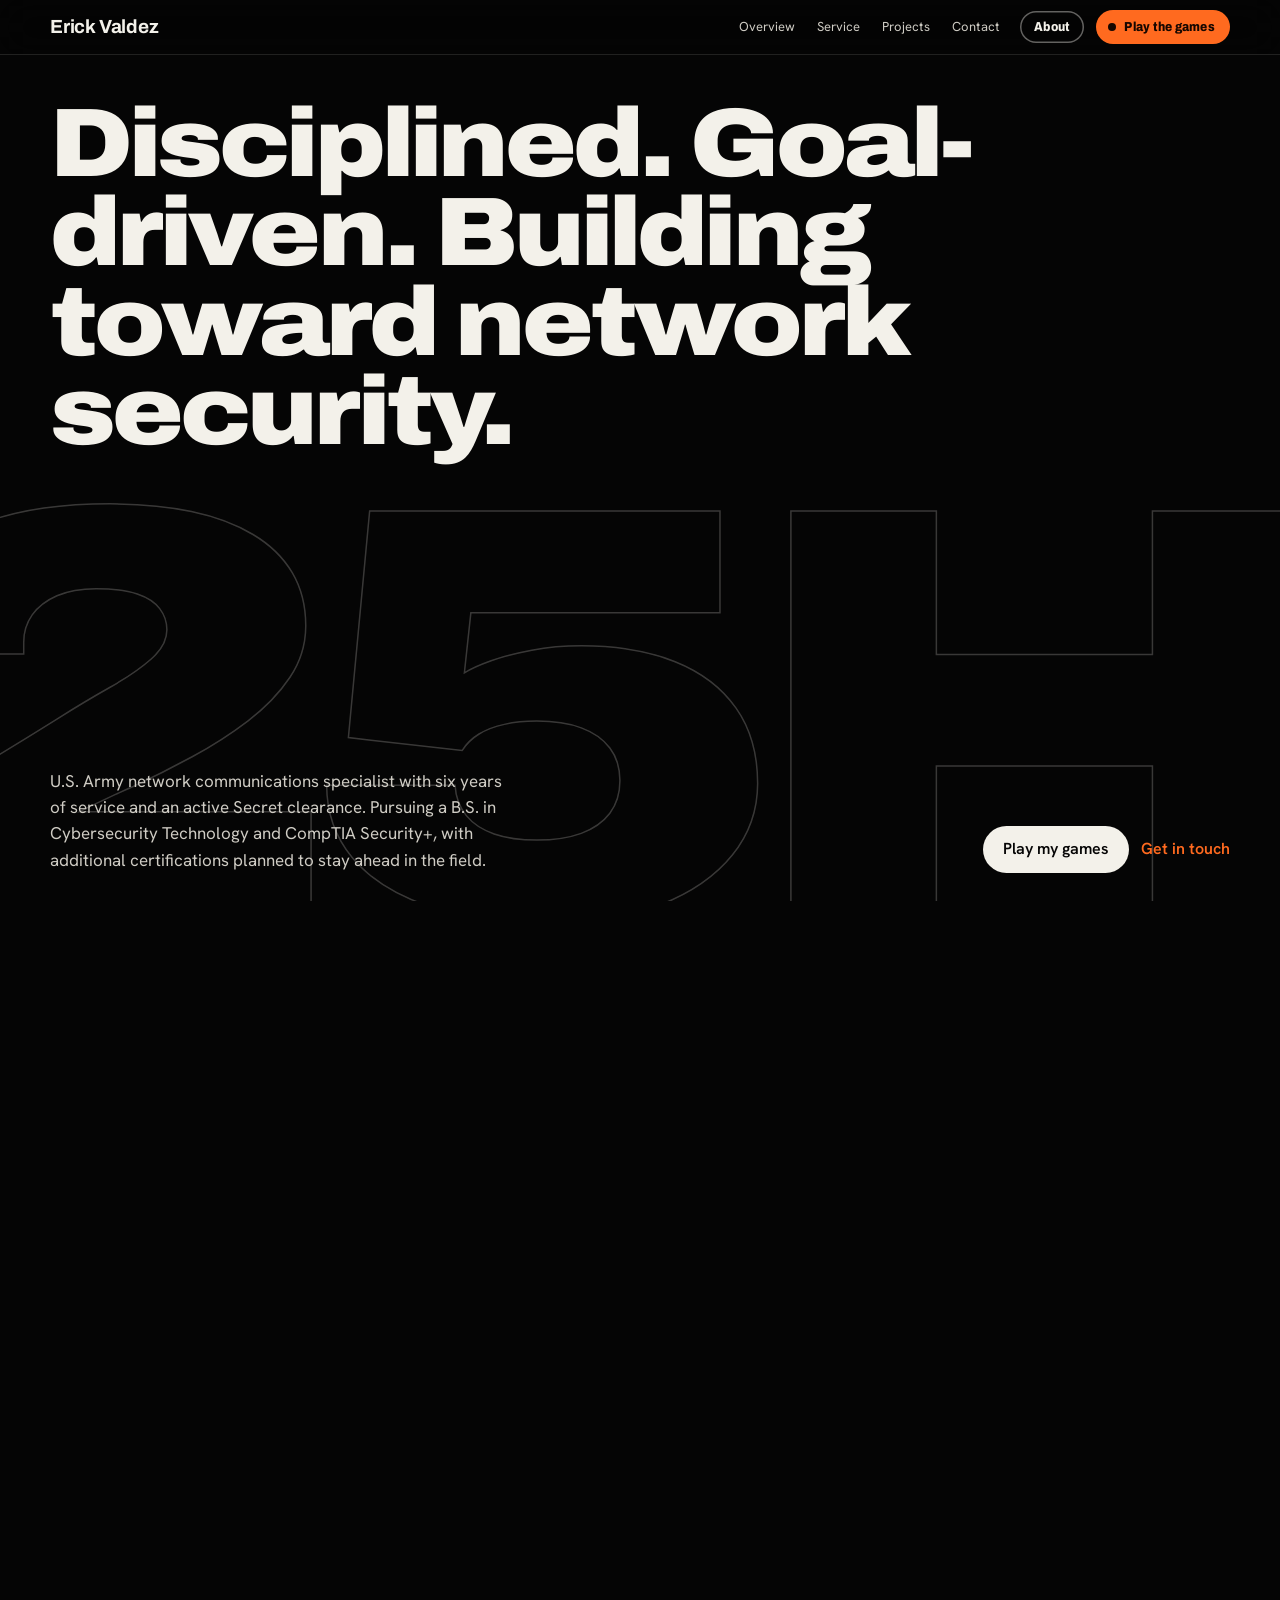
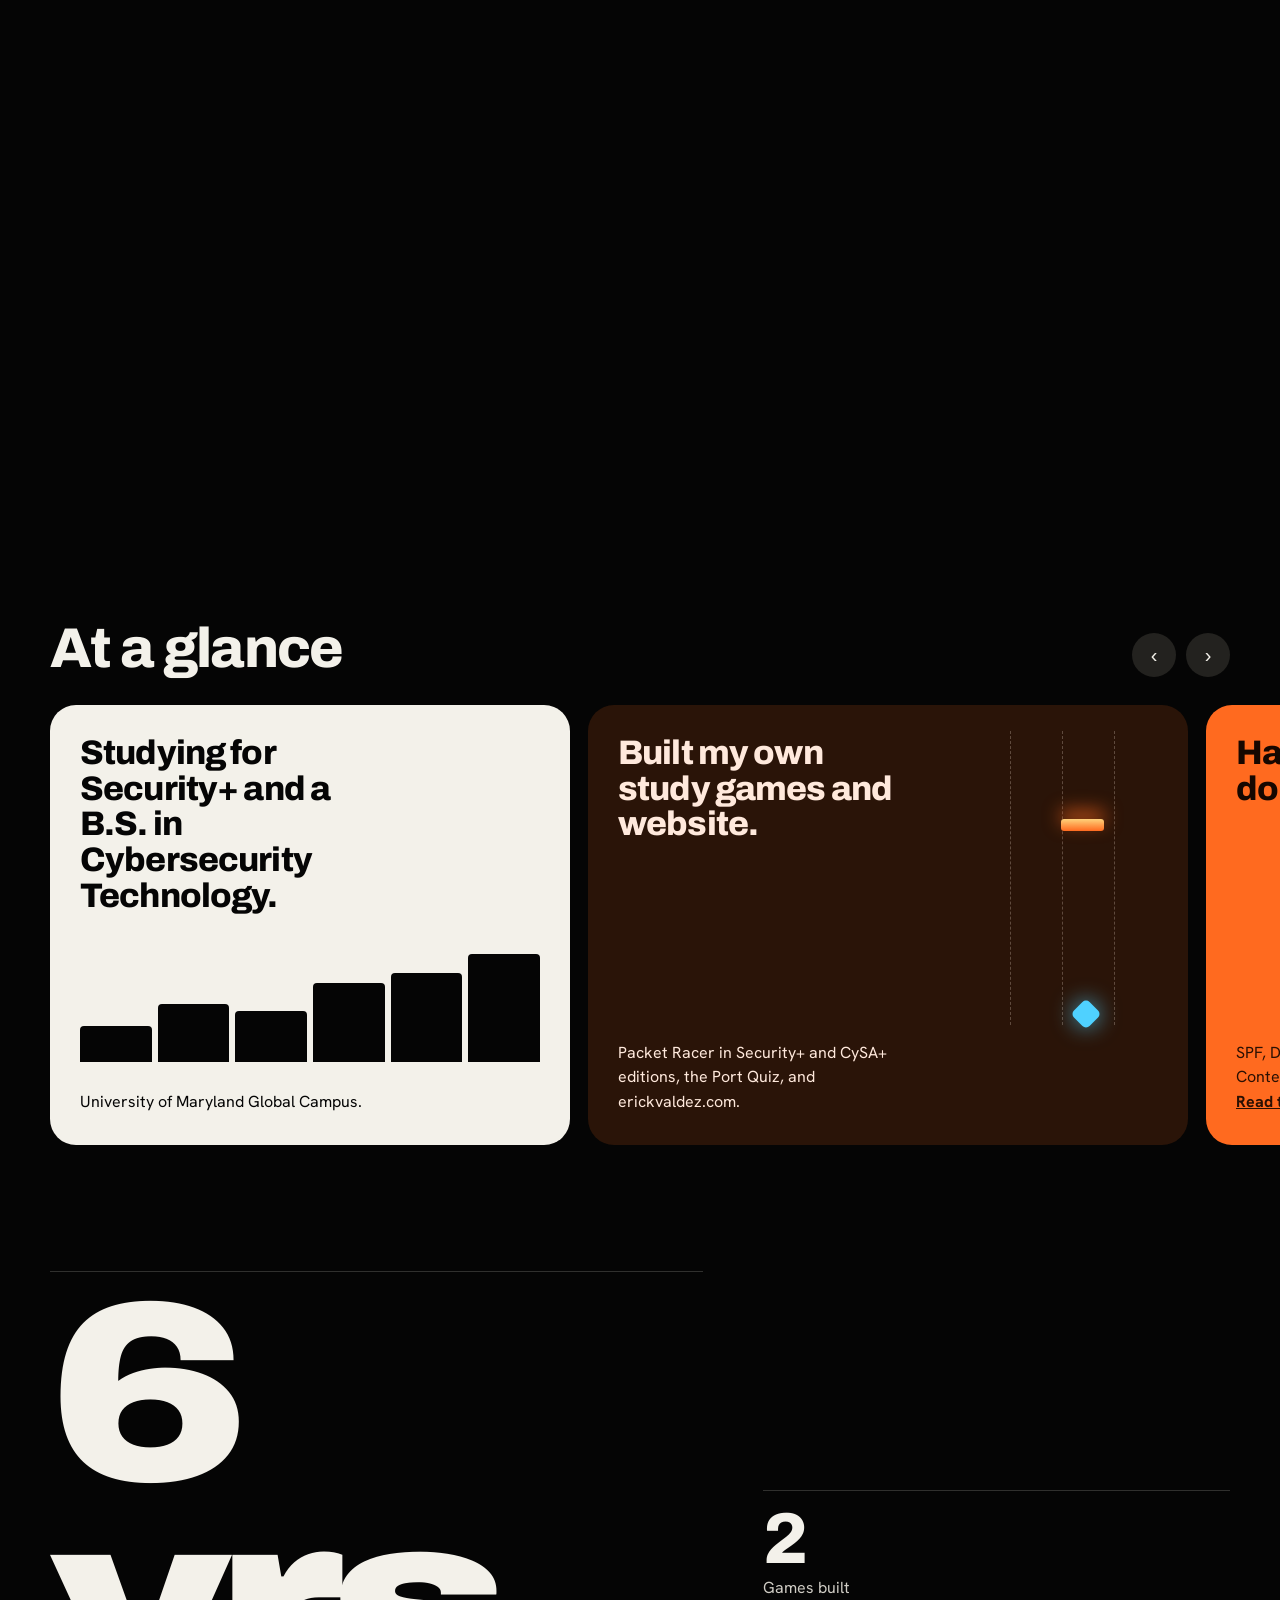
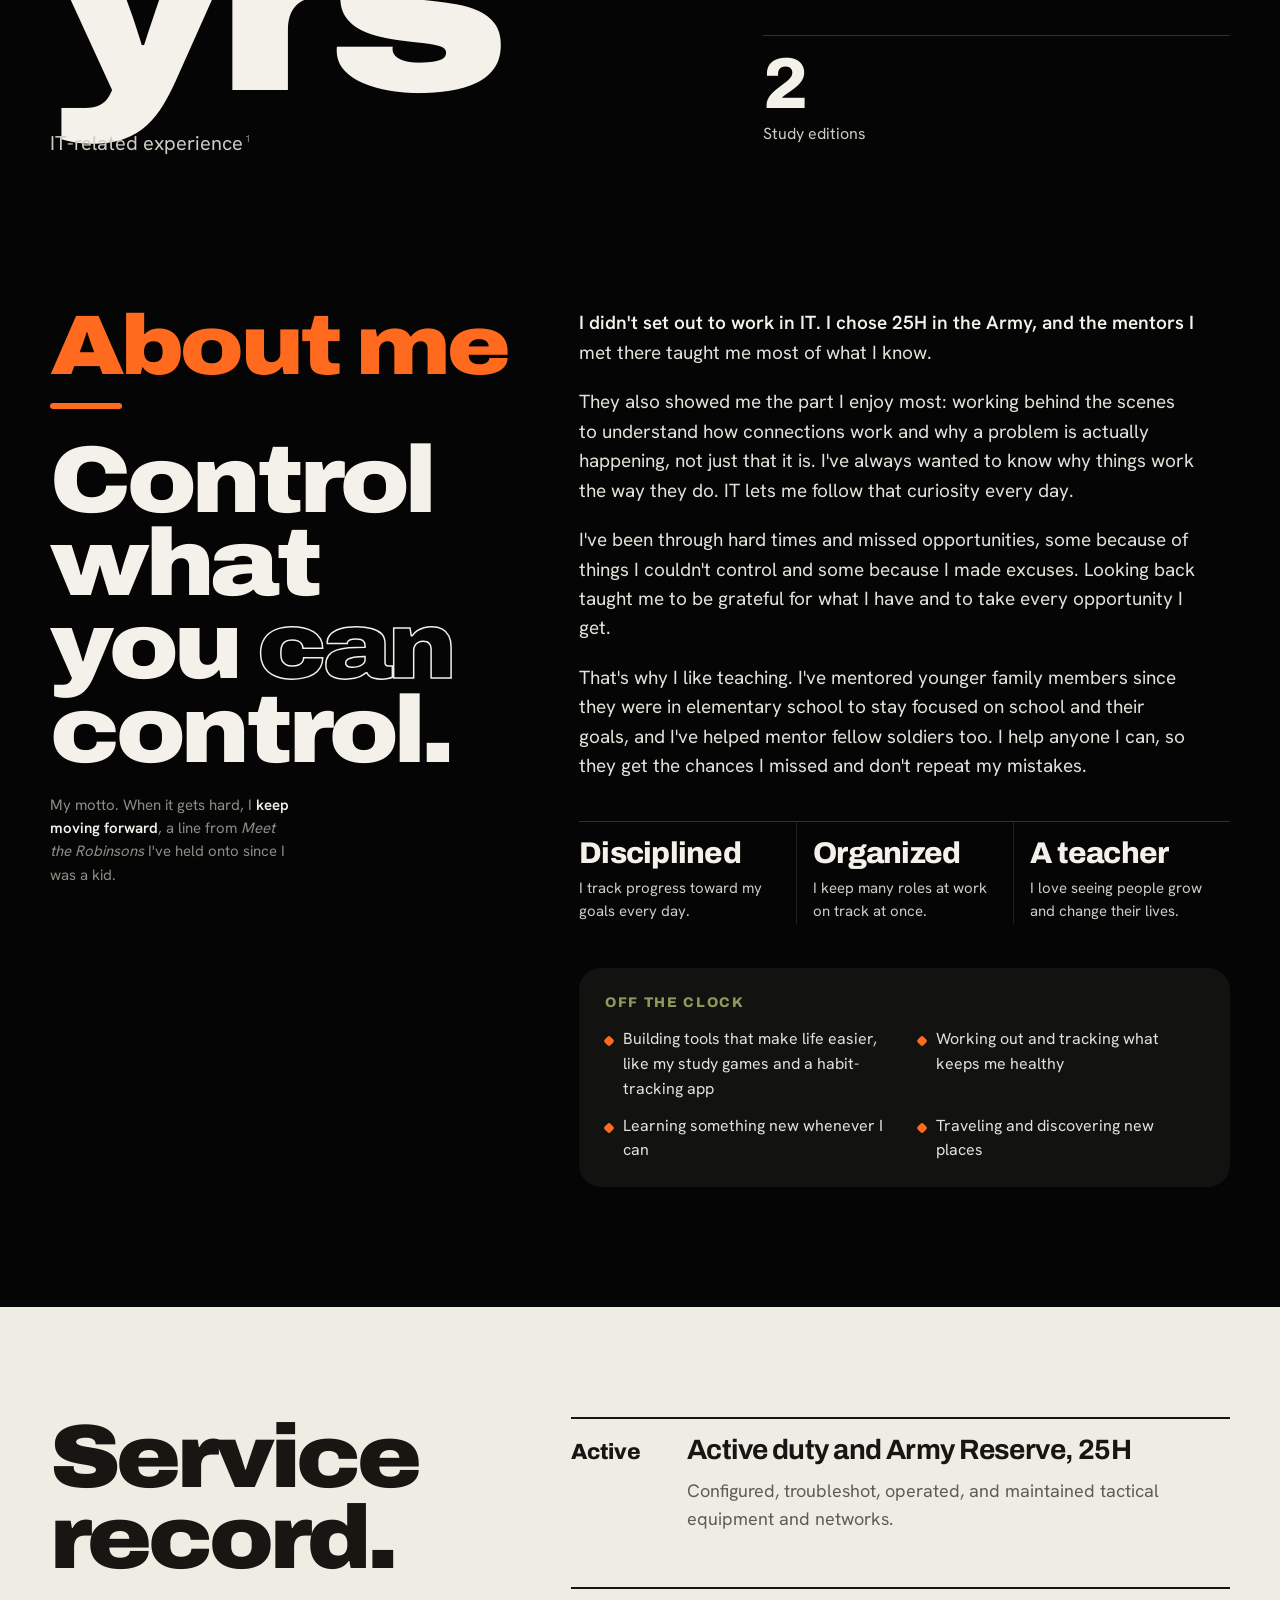
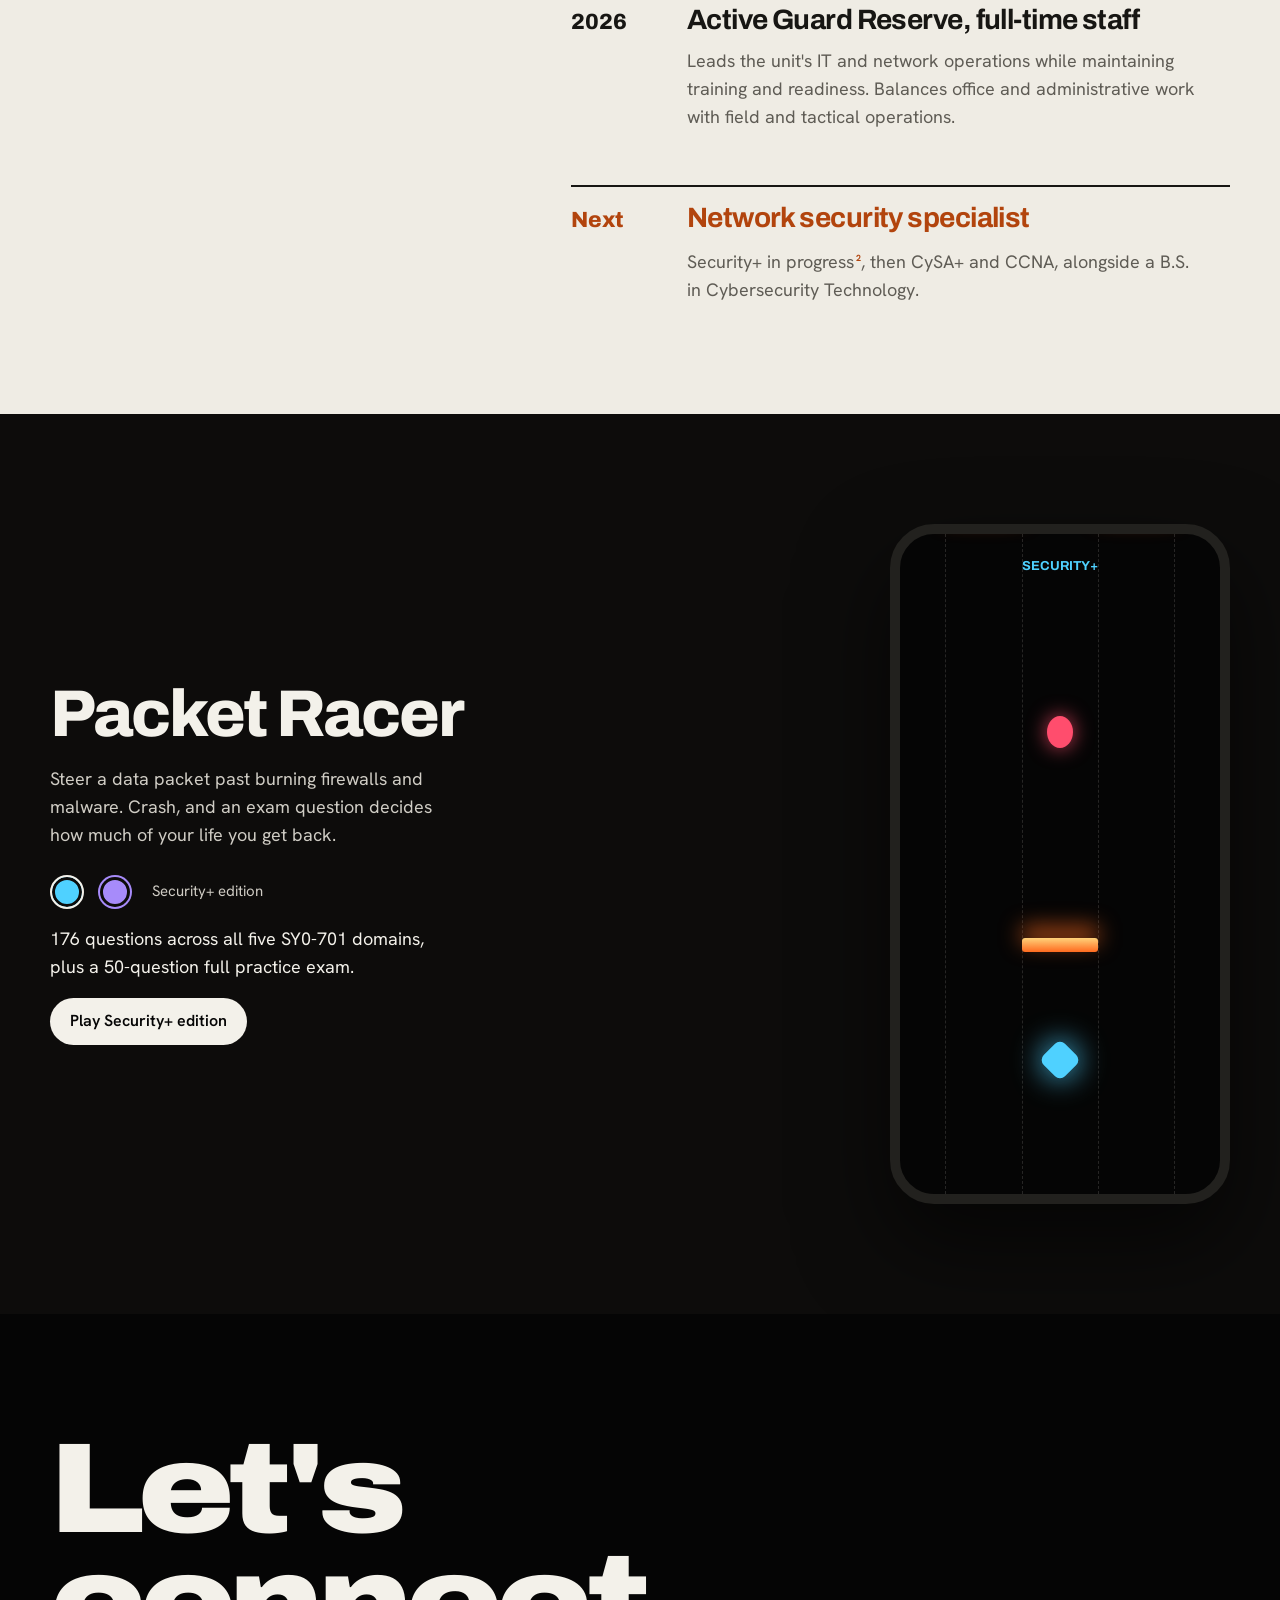
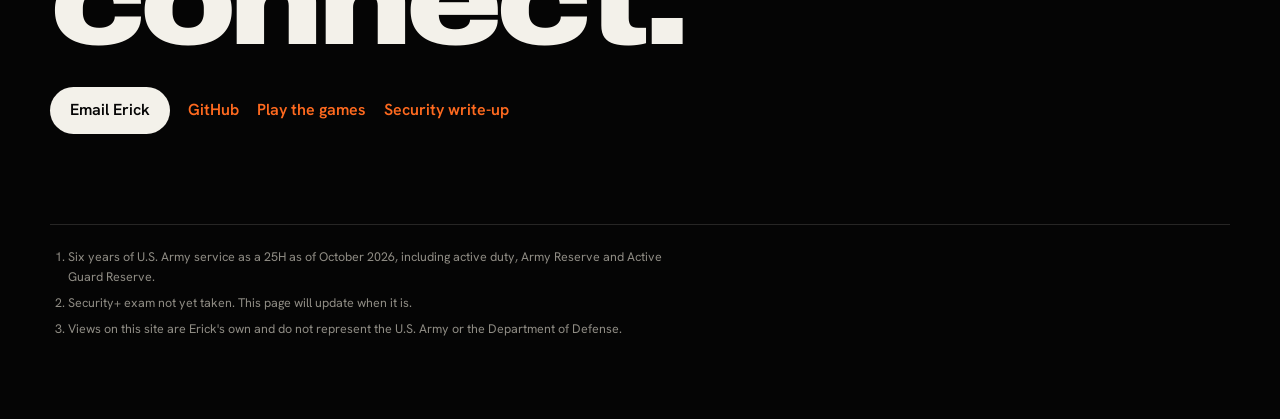
==== index.html @ 5fad9310 "Self-host fonts, strict hash-based CSP, custom 404, accessibility and layout-shift fixes - Fonts ser" ====
<!doctype html>
<html lang="en">
<head>
<meta charset="utf-8">
<meta http-equiv="Content-Security-Policy" content="default-src 'self'; script-src 'self' 'sha256-/RZjiMHGL3cDVU/sOiDC1ajomJSVhecfseJFxda3Dg0='; style-src 'self' 'unsafe-inline'; font-src 'self'; img-src 'self' data:; connect-src 'self'; manifest-src 'self'; worker-src 'self'; object-src 'none'; base-uri 'none'; form-action 'none'; upgrade-insecure-requests">
<meta name="referrer" content="strict-origin-when-cross-origin">
<meta name="viewport" content="width=device-width, initial-scale=1, viewport-fit=cover">
<meta name="theme-color" content="#050505">
<title>Erick Valdez | Network Security</title>
<meta name="description" content="Erick Valdez: U.S. Army network communications specialist with an active Secret clearance, pursuing a B.S. in Cybersecurity Technology and CompTIA Security+.">
<link rel="preload" href="/fonts/archivo.woff2" as="font" type="font/woff2" crossorigin>
<link rel="preload" href="/fonts/hanken-grotesk.woff2" as="font" type="font/woff2" crossorigin>
<link rel="stylesheet" href="/fonts/fonts.css">
<link rel="stylesheet" href="/site.css?v=7">
<style>
/* ---------- about: lopsided, motto-led ---------- */
.about { background: var(--ink); padding-block: 40px 120px; }
.about .max { display: grid; grid-template-columns: minmax(0, 5fr) minmax(0, 7fr); gap: 40px 64px; align-items: start; }
.about-k { font-family: var(--display); font-weight: 900; font-stretch: 115%; font-size: clamp(44px, 6.6vw, 94px); line-height: 0.9; color: var(--flare); margin: 0 0 30px; letter-spacing: -0.045em; }
.about-k::after { content: ""; display: block; width: 72px; height: 6px; margin-top: 18px; border-radius: 3px; background: var(--flare); }
.about-motto { position: sticky; top: 90px; }
.about-motto q { display: block; quotes: none; font-family: var(--display); font-weight: 900; font-stretch: 112%; font-size: clamp(50px, 7.4vw, 104px); line-height: 0.88; letter-spacing: -0.045em; margin: 0; }
.about-motto q em { font-style: normal; color: transparent; -webkit-text-stroke: 1.5px var(--bone); }
.about-motto .sub { margin: 22px 0 0; color: var(--dim); font-size: 15px; max-width: 30ch; }
.about-motto .sub b { color: var(--bone); font-weight: 600; }
.about-story p { margin: 0 0 20px; font-size: 19px; color: #e4e1d9; max-width: 56ch; }
.about-story p:first-child::first-line { color: var(--bone); font-weight: 600; }
.traits { display: grid; grid-template-columns: repeat(3, minmax(0, 1fr)); margin: 40px 0 0; border-top: 1px solid rgba(243,241,234,0.18); }
.traits div { padding: 16px 16px 0 0; }
.traits div + div { padding-left: 16px; border-left: 1px solid rgba(243,241,234,0.12); }
.traits b { display: block; font-family: var(--display); font-weight: 800; font-size: clamp(22px, 2.6vw, 30px); letter-spacing: -0.025em; line-height: 1.05; }
.traits span { display: block; margin-top: 8px; color: #cfccc4; font-size: 15px; }
.offclock { margin-top: 44px; background: #121210; border-radius: 22px; padding: 24px 26px; }
.offclock h3 { margin: 0 0 14px; font-family: var(--display); font-weight: 800; font-size: 14px; letter-spacing: 0.12em; text-transform: uppercase; color: var(--olive); }
.offclock ul { list-style: none; margin: 0; padding: 0; display: grid; grid-template-columns: 1fr 1fr; gap: 12px 26px; }
.offclock li { font-size: 16px; color: #e4e1d9; padding-left: 18px; position: relative; }
.offclock li::before { content: ""; position: absolute; left: 0; top: 0.62em; width: 8px; height: 8px; border-radius: 2px; background: var(--flare); transform: rotate(45deg); }
@media (max-width: 820px) {
  .about .max { grid-template-columns: 1fr; }
  .about-motto { position: static; }
  .about-story p { font-size: 17.5px; }
  .offclock ul { grid-template-columns: 1fr; }
}
@media (max-width: 520px) {
  .traits { grid-template-columns: 1fr; }
  .traits div + div { padding-left: 0; border-left: 0; border-top: 1px solid rgba(243,241,234,0.12); padding-bottom: 14px; }
  .traits div:first-child { padding-bottom: 14px; }
}
</style>
</head>
<body>
<header class="lnav gutter">
  <div class="max">
    <a class="name" href="#top">Erick Valdez</a>
    <nav aria-label="Sections"><a href="#short">Overview</a><a href="#service">Service</a><a href="#packet">Projects</a><a href="#contact">Contact</a></nav>
    <a class="about-pill" href="#about">About</a>
    <a class="play" href="/games"><span class="dot" aria-hidden="true"></span>Play the games</a>
  </div>
</header>

<main id="top">
  <section class="hero" id="hero" aria-label="Introduction">
    <div class="hero-pin gutter">
      <div class="hero-copy max" style="width:100%">
        <h1>Disciplined. Goal-driven. Building toward network security.</h1>
      </div>
      <div class="hero-num" aria-hidden="true">25H<span class="fill"><span class="fill-in">25H</span></span></div>
      <div class="hero-path" aria-hidden="true"><div class="hero-path-in"><svg viewBox="0 0 1600 140" preserveAspectRatio="none">
        <path d="M0 110 C 260 110, 300 30, 560 40 S 900 120, 1120 70 S 1420 20, 1600 30" fill="none" stroke="#ff6a1f" stroke-width="2" vector-effect="non-scaling-stroke"/>
      </svg></div></div>
      <div class="hero-foot max">
        <p>U.S. Army network communications specialist with six years of service and an active Secret clearance. Pursuing a B.S. in Cybersecurity Technology and CompTIA Security+, with additional certifications planned to stay ahead in the field.</p>
        <div class="ctas"><a class="btn fill" href="/games">Play my games</a><a class="link" href="#contact">Get in touch</a></div>
      </div>
    </div>
  </section>

  <section class="reel-sec" id="short" aria-labelledby="short-title">
    <div class="gutter"><div class="max reel-head">
      <h2 id="short-title">At a glance</h2>
      <div class="reel-ctl"><button type="button" id="prev" aria-label="Previous">&lsaquo;</button><button type="button" id="next" aria-label="Next">&rsaquo;</button></div>
    </div></div>
    <div class="reel" id="reel" tabindex="0" aria-label="Highlights">
      <article class="slide s3"><h3>Studying for Security+ and a B.S. in Cybersecurity Technology.</h3><div class="bars" aria-hidden="true"><i style="height:30%"></i><i style="height:48%"></i><i style="height:42%"></i><i style="height:66%"></i><i style="height:74%"></i><i style="height:90%"></i></div><p>University of Maryland Global Campus.</p></article>
      <article class="slide s4"><h3>Built my own study games and website.</h3><div class="lanes" aria-hidden="true"><span></span><span><i class="fw"></i><i class="pk"></i></span><span></span></div><p>Packet Racer in Security+ and CySA+ editions, the Port Quiz, and erickvaldez.com.</p></article>
      <article class="slide s2" style="background:#ff6a1f;color:#160700"><h3>Hardened my own domain.</h3><p style="color:#2a1003">SPF, DMARC, CAA, DNSSEC and a Content Security Policy on every page. <a href="/security" style="font-weight:700">Read the write-up &rarr;</a></p></article>
      <article class="slide s2"><h3>Active Secret clearance.</h3><p></p></article>
      <article class="slide s1 soon"><h3>Coming soon.</h3><span class="big" aria-hidden="true">lab</span><p>Home lab projects.</p></article>
    </div>
  </section>

  <section class="nums gutter" aria-label="By the numbers">
    <div class="max">
      <div class="stat-hero"><b>6 yrs</b><span>IT-related experience<sup><a href="#fn1" aria-label="Footnote 1">1</a></sup></span></div>
      <div class="stat-side">
        <div><b>2</b><span>Games built</span></div>
        <div><b>2</b><span>Study editions</span></div>
      </div>
    </div>
  </section>

  <section class="about gutter" id="about" aria-labelledby="ab-title">
    <div class="max">
      <div class="about-motto">
        <h2 class="about-k" id="ab-title">About me</h2>
        <q>Control what you <em>can</em> control.</q>
        <p class="sub">My motto. When it gets hard, I <b>keep moving forward</b>, a line from <i>Meet the Robinsons</i> I've held onto since I was a kid.</p>
      </div>
      <div class="about-story">
        <p>I didn't set out to work in IT. I chose 25H in the Army, and the mentors I met there taught me most of what I know.</p>
        <p>They also showed me the part I enjoy most: working behind the scenes to understand how connections work and why a problem is actually happening, not just that it is. I've always wanted to know why things work the way they do. IT lets me follow that curiosity every day.</p>
        <p>I've been through hard times and missed opportunities, some because of things I couldn't control and some because I made excuses. Looking back taught me to be grateful for what I have and to take every opportunity I get.</p>
        <p>That's why I like teaching. I've mentored younger family members since they were in elementary school to stay focused on school and their goals, and I've helped mentor fellow soldiers too. I help anyone I can, so they get the chances I missed and don't repeat my mistakes.</p>
        <div class="traits">
          <div><b>Disciplined</b><span>I track progress toward my goals every day.</span></div>
          <div><b>Organized</b><span>I keep many roles at work on track at once.</span></div>
          <div><b>A teacher</b><span>I love seeing people grow and change their lives.</span></div>
        </div>
        <div class="offclock">
          <h3>Off the clock</h3>
          <ul>
            <li>Building tools that make life easier, like my study games and a habit-tracking app</li>
            <li>Working out and tracking what keeps me healthy</li>
            <li>Learning something new whenever I can</li>
            <li>Traveling and discovering new places</li>
          </ul>
        </div>
      </div>
    </div>
  </section>

  <section class="service gutter" id="service" aria-labelledby="svc-title">
    <div class="max">
      <h2 id="svc-title">Service record.</h2>
      <ol>
        <li><span class="yr">Active</span><h3>Active duty and Army Reserve, 25H</h3><p>Configured, troubleshot, operated, and maintained tactical equipment and networks.</p></li>
        <li><span class="yr">2026</span><h3>Active Guard Reserve, full-time staff</h3><p>Leads the unit's IT and network operations while maintaining training and readiness. Balances office and administrative work with field and tactical operations.</p></li>
        <li class="next"><span class="yr">Next</span><h3>Network security specialist</h3><p>Security+ in progress<sup><a href="#fn2" aria-label="Footnote 2">2</a></sup>, then CySA+ and CCNA, alongside a B.S. in Cybersecurity Technology.</p></li>
      </ol>
    </div>
  </section>

  <section class="viewer gutter" id="packet" aria-labelledby="pd-title">
    <div class="max">
      <div>
        <h2 id="pd-title">Packet Racer</h2>
        <p class="lead">Steer a data packet past burning firewalls and malware. Crash, and an exam question decides how much of your life you get back.</p>
        <div class="edition-pick" role="group" aria-label="Edition">
          <button type="button" data-ed="sec" aria-pressed="true" aria-label="Security+ edition" style="background:#4fd1ff"></button>
          <button type="button" data-ed="cysa" aria-pressed="false" aria-label="CySA+ edition" style="background:#a78bfa"></button>
          <span class="lbl" id="ed-name">Security+ edition</span>
        </div>
        <div class="ed-detail" id="ed-detail" aria-live="polite">
          <p>176 questions across all five SY0-701 domains, plus a 50-question full practice exam.</p>
          <a class="btn fill" href="/packet-racer">Play Security+ edition</a>
        </div>
      </div>
      <div class="screen" aria-hidden="true" id="screen">
        <div class="track"><span></span><span></span><span></span></div>
        <div class="fly">
          <i class="fw2" style="left:14%;width:24%;top:12%"></i><i class="fw2" style="left:62%;width:24%;top:12%"></i>
          <i class="mw" style="left:46%;top:34%"></i>
          <i class="fw2" style="left:38%;width:24%;top:58%"></i>
        </div>
        <span class="tag" id="screen-tag">SECURITY+</span>
        <i class="pk2"></i>
      </div>
    </div>
  </section>

  <section class="contact gutter" id="contact" aria-labelledby="ct-title">
    <div class="max">
      <h2 id="ct-title">Let's connect.</h2>
      <div class="row"><a class="btn fill" id="email-btn" href="#contact">Email Erick</a><a class="link" href="https://github.com/erickvaldez2" target="_blank" rel="noopener">GitHub</a><a class="link" href="/games">Play the games</a><a class="link" href="/security">Security write-up</a></div>
      <div class="notes" id="notes">
        <ol>
          <li id="fn1">Six years of U.S. Army service as a 25H as of October 2026, including active duty, Army Reserve and Active Guard Reserve.</li>
          <li id="fn2">Security+ exam not yet taken. This page will update when it is.</li>
          <li>Views on this site are Erick's own and do not represent the U.S. Army or the Department of Defense.</li>
        </ol>
      </div>
    </div>
  </section>
</main>

<script>
(function () {
  "use strict";
  var reduce = window.matchMedia("(prefers-reduced-motion: reduce)").matches;

  // hero scroll progress -> --p (0..1)
  // Measured against the pinned panel (a stable height) instead of window.innerHeight,
  // which changes on iPhone and Android whenever the browser toolbar slides in or out.
  // Updates are batched to one per frame.
  var hero = document.getElementById("hero");
  var pin = hero.querySelector(".hero-pin");
  var ticking = false, lastP = -1;
  function update() {
    ticking = false;
    if (reduce) return;
    var r = hero.getBoundingClientRect();
    var span = hero.offsetHeight - pin.offsetHeight;
    var p = span > 0 ? Math.min(1, Math.max(0, -r.top / span)) : 0;
    if (Math.abs(p - lastP) < 0.001) return;
    lastP = p;
    var q = Math.min(1, Math.max(0, (p - 0.3) / 0.7)); // orange fill starts after the intro text fades
    hero.style.setProperty("--p", p.toFixed(4));
    hero.style.setProperty("--q", q.toFixed(4));
    hero.classList.toggle("faded", p > 0.3);
  }
  function onScroll() { if (!ticking) { ticking = true; requestAnimationFrame(update); } }
  window.addEventListener("scroll", onScroll, { passive: true });
  window.addEventListener("resize", function () { lastP = -1; onScroll(); });
  window.addEventListener("pageshow", function () { lastP = -1; update(); });
  update();

  // reel buttons
  var reel = document.getElementById("reel");
  function step(dir) { reel.scrollBy({ left: dir * Math.min(reel.clientWidth * 0.8, 540), behavior: reduce ? "auto" : "smooth" }); }
  document.getElementById("prev").addEventListener("click", function () { step(-1); });
  document.getElementById("next").addEventListener("click", function () { step(1); });

  // edition picker
  var ED = {
    sec: { name: "Security+ edition", color: "#4fd1ff", tag: "SECURITY+", text: "176 questions across all five SY0-701 domains, plus a 50-question full practice exam.", cta: "Play Security+ edition", url: "/packet-racer" },
    cysa: { name: "CySA+ edition", color: "#a78bfa", tag: "CYSA+", text: "101 analyst questions on logs, threat hunting, vulnerability management and incident response, plus a 47-question full exam.", cta: "Play CySA+ edition", url: "/packet-racer-cysa" }
  };
  var screen = document.getElementById("screen");
  document.querySelectorAll(".edition-pick button").forEach(function (b) {
    b.addEventListener("click", function () {
      var e = ED[b.dataset.ed];
      document.querySelectorAll(".edition-pick button").forEach(function (x) { x.setAttribute("aria-pressed", String(x === b)); });
      document.getElementById("ed-name").textContent = e.name;
      var d = document.getElementById("ed-detail");
      d.querySelector("p").textContent = e.text;
      d.querySelector("a").textContent = e.cta;
      d.querySelector("a").setAttribute("href", e.url);
      screen.style.setProperty("--edc", e.color);
      document.getElementById("screen-tag").textContent = e.tag;
    });
  });

  // email is assembled at runtime so scraper bots can't read it from the page source
  var u = ["evaldez", "2d"].join(""), dom = ["gmail", "com"].join(".");
  var eb = document.getElementById("email-btn");
  if (eb) {
    eb.addEventListener("click", function (ev) { ev.preventDefault(); window.location.href = "mai" + "lto:" + u + "@" + dom; });
    eb.setAttribute("title", u + "@" + dom);
  }
})();
</script>
</body>
</html>
---- fonts/fonts.css ----
/* Self-hosted fonts (Latin subset, from Fontsource / Google Fonts, SIL Open Font License).
   Browsers only download a file when a page actually uses that family. */
@font-face { font-family: "Archivo"; font-style: normal; font-display: swap; font-weight: 100 900; font-stretch: 62% 125%; src: url("/fonts/archivo.woff2") format("woff2"); }
@font-face { font-family: "Hanken Grotesk"; font-style: normal; font-display: swap; font-weight: 100 900; src: url("/fonts/hanken-grotesk.woff2") format("woff2"); }
@font-face { font-family: "Bricolage Grotesque"; font-style: normal; font-display: swap; font-weight: 200 800; src: url("/fonts/bricolage-grotesque.woff2") format("woff2"); }
@font-face { font-family: "Plus Jakarta Sans"; font-style: normal; font-display: swap; font-weight: 200 800; src: url("/fonts/plus-jakarta-sans.woff2") format("woff2"); }
@font-face { font-family: "DM Mono"; font-style: normal; font-display: swap; font-weight: 400; src: url("/fonts/dm-mono-400.woff2") format("woff2"); }
@font-face { font-family: "DM Mono"; font-style: normal; font-display: swap; font-weight: 500; src: url("/fonts/dm-mono-500.woff2") format("woff2"); }

/* Size-matched fallbacks: while the real font loads, the backup font is scaled to the
   same width and line height, so text doesn't jump when the real font swaps in. */
@font-face { font-family: "Archivo Fallback"; src: local("Arial"), local("Helvetica Neue"), local("Liberation Sans"); size-adjust: 113%; ascent-override: 78%; descent-override: 18.6%; line-gap-override: 0%; }
@font-face { font-family: "Hanken Fallback"; src: local("Arial"), local("Helvetica Neue"), local("Liberation Sans"); size-adjust: 98.4%; ascent-override: 101.6%; descent-override: 30.5%; line-gap-override: 0%; }
---- site.css ----
/* Layout: a product-launch page where the product is a person. Dark hero with one scroll-driven moment, then alternating dark and paper sections, each with a different, intentionally lopsided layout. Single committed look. */
:root {
  color-scheme: dark;
  --ink: #050505;
  --ink-2: #121210;
  --paper: #efece4;
  --paper-text: #171613;
  --bone: #f3f1ea;
  --dim: #8f8c84;
  --dim-paper: #5f5c55;
  --flare: #ff6a1f;
  --olive: #8d9a5b;
  --display: "Archivo", "Archivo Fallback", "Helvetica Neue", Arial, sans-serif;
  --text: "Hanken Grotesk", "Hanken Fallback", "Helvetica Neue", Arial, sans-serif;
}
* { box-sizing: border-box; }
html { scroll-behavior: smooth; scroll-padding-top: 64px; }
body { margin: 0; background: var(--ink); color: var(--bone); font-family: var(--text); font-size: 18px; line-height: 1.55; -webkit-font-smoothing: antialiased; }
body::before { content: ""; position: fixed; inset: 0 0 auto; height: env(safe-area-inset-top, 0px); z-index: 30; background: rgba(5,5,5,0.86); }
a { color: inherit; }
.gutter { padding-left: max(20px, env(safe-area-inset-left, 0px)); padding-right: max(20px, env(safe-area-inset-right, 0px)); }
.max { max-width: 1180px; margin: 0 auto; }
:focus-visible { outline: 2px solid var(--flare); outline-offset: 3px; }

/* ---------- local nav ---------- */
.lnav { position: sticky; top: env(safe-area-inset-top, 0px); z-index: 20; background: rgba(5,5,5,0.78); -webkit-backdrop-filter: saturate(160%) blur(18px); backdrop-filter: saturate(160%) blur(18px); border-bottom: 1px solid rgba(243,241,234,0.12); }
.lnav .max { display: flex; align-items: center; gap: 20px; height: 54px; }
.lnav .name { font-family: var(--display); font-weight: 700; font-size: 19px; letter-spacing: -0.01em; text-decoration: none; margin-right: auto; }
.lnav nav { display: flex; gap: 22px; font-size: 13px; color: #cfccc4; }
.lnav nav a { text-decoration: none; }
.lnav nav a:hover { color: var(--bone); }
.play { position: relative; isolation: isolate; display: inline-flex; align-items: center; gap: 8px; font-family: var(--display); font-stretch: 88%; font-size: 13px; font-weight: 800; letter-spacing: 0.02em; text-decoration: none; background: var(--flare); color: #160700; padding: 7px 15px 7px 12px; border-radius: 999px; }
/* pulse ring: a separate layer that only scales and fades, so the nav is not repainted every frame */
.play::before { content: ""; position: absolute; top: 0; right: 0; bottom: 0; left: 0; z-index: -1; border-radius: inherit; background: rgba(255,106,31,0.55); transform: scale(1); opacity: 0; will-change: transform, opacity; animation: playPulse 2.6s ease-out infinite; pointer-events: none; }
.play:hover { background: #ff8746; }
.play .dot { width: 8px; height: 8px; border-radius: 50%; background: #160700; }
@keyframes playPulse { 0% { transform: scale(1, 1); opacity: 0.9; } 70%, 100% { transform: scale(1.16, 1.8); opacity: 0; } }
@media (prefers-reduced-motion: reduce) { .play::before { animation: none; } }
@media (max-width: 760px) { .lnav nav { display: none; } }
/* touch screens: a solid nav instead of a live blur, which iPhones must recompute on every scroll frame */
@media (hover: none) { .lnav { -webkit-backdrop-filter: none; backdrop-filter: none; background: rgba(5,5,5,0.95); } }

/* ---------- hero: one scroll-driven moment ---------- */
/* svh = the visible height with the browser toolbar showing, so nothing hides behind Safari's bar and the layout doesn't jump when the bar slides away */
.hero { position: relative; height: 230vh; height: 230svh; }
/* pinned right under the 54px nav and exactly one screen tall, so the buttons at the bottom are never cut off and the headline doesn't shift when it locks */
.hero-pin { position: sticky; top: calc(54px + env(safe-area-inset-top, 0px)); height: calc(100vh - 54px); height: calc(100svh - 54px - env(safe-area-inset-top, 0px)); min-height: 500px; overflow: hidden; display: grid; grid-template-rows: auto 1fr; padding-top: clamp(20px, 4svh, 44px); }
.hero-copy { position: relative; z-index: 2; }
.hero-kicker { font-family: var(--display); font-weight: 700; font-size: clamp(20px, 2.4vw, 28px); margin: 0; color: var(--flare); letter-spacing: -0.01em; }
.hero h1 { font-family: var(--display); font-weight: 900; font-stretch: 112%; font-size: clamp(42px, 7.6vw, 112px); line-height: 0.92; letter-spacing: -0.04em; margin: 8px 0 0; max-width: 13ch; }
.hero-num {
  position: absolute; right: -2vw; bottom: -6vh; bottom: -6svh; z-index: 1; will-change: transform; pointer-events: none;
  font-family: var(--display); font-weight: 900; font-stretch: 125%;
  font-size: clamp(220px, 46vw, 680px); line-height: 0.8; letter-spacing: -0.06em;
  color: transparent; -webkit-text-stroke: 1.5px rgba(243,241,234,0.22);
  transform: translate3d(0, calc(var(--p, 0) * -14vh), 0) scale(calc(1 + var(--p, 0) * 0.08));
  transform: translate3d(0, calc(var(--p, 0) * -14svh), 0) scale(calc(1 + var(--p, 0) * 0.08));
  transform-origin: 80% 80%;
}
/* Orange fill: two layers slide in opposite directions inside a clipping box, so the text is drawn once
   and the phone's graphics chip just moves it (no repainting the giant text on every scroll frame).
   --q is 0 until the intro text has faded, then runs to 1. */
.hero-num .fill { position: absolute; top: 0; right: 0; bottom: 0; left: 0; overflow: hidden; transform: translate3d(0, calc((1 - var(--q, 0)) * 100%), 0); will-change: transform; backface-visibility: hidden; -webkit-backface-visibility: hidden; }
.hero-num .fill-in { display: block; color: var(--flare); -webkit-text-stroke: 0; transform: translate3d(0, calc((var(--q, 0) - 1) * 100%), 0); will-change: transform; backface-visibility: hidden; -webkit-backface-visibility: hidden; }
/* Orange line: revealed left to right by sliding layers instead of redrawing the stroke each frame */
.hero-path { position: absolute; left: 0; right: 0; bottom: 18vh; bottom: 18svh; z-index: 1; height: 140px; pointer-events: none; overflow: hidden; transform: translate3d(calc((var(--p, 0) - 1) * 100%), 0, 0); will-change: transform; }
.hero-path-in { position: absolute; top: 0; right: 0; bottom: 0; left: 0; transform: translate3d(calc((1 - var(--p, 0)) * 100%), 0, 0); will-change: transform; }
.hero-path svg { display: block; width: 100%; height: 100%; }
.hero-foot { position: absolute; left: max(20px, env(safe-area-inset-left, 0px)); right: max(20px, env(safe-area-inset-right, 0px)); bottom: calc(28px + env(safe-area-inset-bottom, 0px)); transition: visibility 0s; z-index: 2; display: flex; justify-content: space-between; gap: 20px; align-items: end; flex-wrap: wrap; }
.hero-foot p { margin: 0; max-width: 46ch; color: #cfccc4; font-size: 17px; }
.hero-foot p, .hero-foot .ctas { opacity: calc(1 - var(--p, 0) * 3.4); transform: translate3d(0, calc(var(--p, 0) * -24px), 0); }
.hero-foot .ctas { display: flex; gap: 12px; align-items: center; }
/* once the intro text has faded, hide it so invisible buttons can't be tapped */
.hero.faded .hero-foot { visibility: hidden; pointer-events: none; }
.btn { font-weight: 600; font-size: 16px; text-decoration: none; padding: 11px 20px; border-radius: 999px; display: inline-flex; align-items: center; min-height: 44px; }
.btn.fill { background: var(--bone); color: var(--ink); }
.btn.fill:hover { background: #ffffff; }
.link { font-weight: 600; font-size: 16px; color: var(--flare); text-decoration: none; display: inline-flex; align-items: center; min-height: 44px; }
.link:hover { text-decoration: underline; }

/* ---------- short version: horizontal reel ---------- */
.reel-sec { padding-block: 96px 72px; background: var(--ink); }
.reel-head { display: flex; justify-content: space-between; align-items: end; gap: 20px; flex-wrap: wrap; margin-bottom: 28px; }
.reel-head h2 { font-family: var(--display); font-weight: 800; font-size: clamp(34px, 5vw, 56px); letter-spacing: -0.03em; line-height: 1; margin: 0; }
.reel-ctl { display: flex; gap: 10px; }
.reel-ctl button { width: 44px; height: 44px; border-radius: 50%; border: 0; background: #23221f; color: var(--bone); font-size: 20px; cursor: pointer; }
.reel-ctl button:hover { background: #33312d; }
.reel { display: flex; gap: 18px; overflow-x: auto; scroll-snap-type: x mandatory; scroll-padding-inline: max(20px, calc((100vw - 1180px) / 2)) 20px; padding-bottom: 14px; scrollbar-width: none; padding-left: max(20px, calc((100vw - 1180px) / 2)); padding-right: 20px; }
.reel::-webkit-scrollbar { display: none; }
.slide { flex: none; scroll-snap-align: start; width: min(78vw, 520px); height: 440px; border-radius: 26px; padding: 30px; display: flex; flex-direction: column; justify-content: space-between; position: relative; overflow: hidden; }
.slide h3 { font-family: var(--display); font-weight: 800; font-size: clamp(26px, 3vw, 34px); line-height: 1.05; letter-spacing: -0.025em; margin: 0; max-width: 14ch; }
.slide p { margin: 0; font-size: 16px; max-width: 32ch; }
.slide.s1 { background: #1a1916; }
.slide.s1 .big { font-family: var(--display); font-weight: 900; font-stretch: 120%; font-size: 200px; line-height: 0.8; letter-spacing: -0.06em; color: var(--flare); position: absolute; right: 20px; bottom: 74px; }
.slide.s2 { background: var(--olive); color: #10120a; width: min(70vw, 420px); }
.slide.s1.soon .big { font-size: 140px; color: transparent; -webkit-text-stroke: 2px var(--flare); }
.slide.s2 p { color: #1d2111; }
.slide.s3 { background: var(--bone); color: var(--ink); }
.slide.s3 .bars { display: flex; gap: 6px; align-items: end; height: 120px; }
.slide.s3 .bars i { flex: 1; background: var(--ink); border-radius: 4px 4px 0 0; }
.slide.s4 { background: #2a1408; color: #ffe9dc; width: min(84vw, 600px); }
.slide.s4 .lanes { position: absolute; right: 28px; top: 26px; bottom: 120px; width: 150px; display: grid; grid-template-columns: repeat(3, 1fr); gap: 6px; }
.slide.s4 .lanes span { border-left: 1px dashed rgba(255,233,220,0.25); position: relative; }
.slide.s4 .pk { position: absolute; left: 50%; bottom: 0; width: 22px; height: 22px; background: #4fd1ff; transform: translateX(-50%) rotate(45deg); border-radius: 5px; box-shadow: 0 0 22px rgba(79,209,255,0.8); }
.slide.s4 .fw { position: absolute; left: -2px; right: 4px; top: 30%; height: 12px; border-radius: 3px; background: linear-gradient(#ffd27a, var(--flare)); box-shadow: 0 -8px 18px rgba(255,106,31,0.75); }

/* ---------- numbers: lopsided stats ---------- */
.nums { background: var(--ink); padding-block: 40px 110px; }
.nums .max { display: grid; grid-template-columns: minmax(0, 7fr) minmax(0, 5fr); gap: 40px 60px; align-items: end; }
.stat-hero { border-top: 1px solid rgba(243,241,234,0.18); padding-top: 18px; }
.stat-hero b { display: block; font-family: var(--display); font-weight: 900; font-stretch: 118%; font-size: clamp(110px, 20vw, 260px); line-height: 0.82; letter-spacing: -0.06em; }
.stat-hero span { display: block; margin-top: 14px; font-size: 20px; max-width: 26ch; color: #cfccc4; }
.stat-side { display: grid; gap: 34px; padding-bottom: 12px; }
.stat-side div { border-top: 1px solid rgba(243,241,234,0.18); padding-top: 14px; }
.stat-side b { display: block; font-family: var(--display); font-weight: 800; font-size: clamp(44px, 6vw, 72px); line-height: 0.95; letter-spacing: -0.035em; }
.stat-side span { color: #cfccc4; font-size: 16px; }
sup a { color: var(--dim); text-decoration: none; font-size: 0.6em; margin-left: 2px; }

/* ---------- service: paper section with sticky title ---------- */
.service { background: var(--paper); color: var(--paper-text); padding-block: 110px; }
.service .max { display: grid; grid-template-columns: minmax(0, 5fr) minmax(0, 7fr); gap: 50px; align-items: start; }
.service h2 { position: sticky; top: 90px; font-family: var(--display); font-weight: 900; font-stretch: 110%; font-size: clamp(44px, 7vw, 96px); line-height: 0.9; letter-spacing: -0.045em; margin: 0; }
.service ol { list-style: none; margin: 0; padding: 0; display: grid; gap: 54px; counter-reset: none; }
.service li { border-top: 2px solid var(--paper-text); padding-top: 16px; display: grid; grid-template-columns: 96px minmax(0, 1fr); gap: 8px 20px; }
.service .yr { font-family: var(--display); font-weight: 800; font-size: 22px; }
.service h3 { margin: 0; font-family: var(--display); font-weight: 700; font-size: 28px; letter-spacing: -0.02em; line-height: 1.1; }
.service p { grid-column: 2; margin: 0; color: var(--dim-paper); max-width: 52ch; }
.service li.next .yr, .service li.next h3 { color: #b2440d; }

/* ---------- packet dash: product viewer ---------- */
.viewer { background: #0d0c0b; padding-block: 110px; overflow: hidden; }
.viewer .max { display: grid; grid-template-columns: minmax(0, 6fr) minmax(0, 5fr); gap: 50px; align-items: center; }
.viewer h2 { font-family: var(--display); font-weight: 800; font-size: clamp(36px, 5.4vw, 66px); letter-spacing: -0.035em; line-height: 0.98; margin: 0 0 18px; }
.viewer .lead { color: #cfccc4; max-width: 40ch; margin: 0 0 26px; }
.edition-pick { display: flex; gap: 14px; align-items: center; margin-bottom: 16px; }
.edition-pick button { width: 34px; height: 34px; border-radius: 50%; border: 2px solid transparent; cursor: pointer; padding: 0; box-shadow: inset 0 0 0 3px #0d0c0b; }
.edition-pick button[aria-pressed="true"] { border-color: var(--bone); }
.edition-pick .lbl { font-size: 15px; color: #cfccc4; margin-left: 6px; }
.ed-detail { min-height: 110px; }
.ed-detail p { margin: 0 0 18px; max-width: 40ch; }
.screen { justify-self: end; width: min(100%, 340px); aspect-ratio: 9 / 18; border-radius: 44px; background: #050505; border: 10px solid #22211e; position: relative; overflow: hidden; box-shadow: 0 40px 90px rgba(0,0,0,0.6); }
.screen .track { position: absolute; inset: 0 14%; display: grid; grid-template-columns: repeat(3, 1fr); }
.screen .track span { border-left: 1px dashed rgba(243,241,234,0.14); }
.screen .track span:last-child { border-right: 1px dashed rgba(243,241,234,0.14); }
.screen .fw2 { position: absolute; height: 14px; border-radius: 3px; background: linear-gradient(#ffd27a, var(--flare)); box-shadow: 0 -10px 22px rgba(255,106,31,0.8); }
.screen .mw { position: absolute; width: 26px; height: 32px; border-radius: 50%; background: #ff4d6d; box-shadow: 0 0 20px rgba(255,77,109,0.8); }
.screen .pk2 { position: absolute; left: 50%; bottom: 18%; width: 30px; height: 30px; margin-left: -15px; background: var(--edc, #4fd1ff); transform: rotate(45deg); border-radius: 7px; box-shadow: 0 0 30px var(--edc, #4fd1ff); transition: background 0.3s, box-shadow 0.3s; }
.screen .tag { position: absolute; top: 22px; left: 0; right: 0; text-align: center; font-family: var(--display); font-weight: 700; font-size: 13px; color: var(--edc, #4fd1ff); transition: color 0.3s; }
.screen .fly { position: absolute; left: 0; right: 0; top: -20%; height: 140%; animation: fall 3.6s linear infinite; }
@keyframes fall { to { transform: translateY(30%); } }

/* ---------- compare ---------- */
.compare { background: var(--paper); color: var(--paper-text); padding-block: 100px 110px; }
.compare h2 { font-family: var(--display); font-weight: 800; font-size: clamp(34px, 5vw, 58px); letter-spacing: -0.035em; line-height: 1; margin: 0 0 40px; max-width: 16ch; }
.cmp { display: grid; grid-template-columns: minmax(0, 4fr) minmax(0, 6fr); border-top: 2px solid var(--paper-text); }
.cmp .col { padding: 22px 0; display: grid; gap: 26px; align-content: start; }
.cmp .col + .col { border-left: 1px solid rgba(23,22,19,0.2); padding-left: 32px; }
.cmp .col:first-child { padding-right: 32px; }
.cmp h3 { font-family: var(--display); font-weight: 800; font-size: 24px; margin: 0; letter-spacing: -0.02em; }
.cmp .col:last-child h3 { color: #b2440d; }
.cmp dl { margin: 0; display: grid; gap: 18px; }
.cmp dt { font-size: 14px; color: var(--dim-paper); }
.cmp dd { margin: 2px 0 0; font-family: var(--display); font-weight: 700; font-size: 22px; letter-spacing: -0.015em; line-height: 1.2; }

/* ---------- contact + footnotes ---------- */
.contact { background: var(--ink); padding-block: 120px 80px; }
.contact h2 { font-family: var(--display); font-weight: 900; font-stretch: 115%; font-size: clamp(52px, 10vw, 150px); line-height: 0.88; letter-spacing: -0.05em; margin: 0 0 28px; max-width: 9ch; }
.contact .row { display: flex; gap: 18px; align-items: center; flex-wrap: wrap; }
.notes { border-top: 1px solid rgba(243,241,234,0.14); margin-top: 90px; padding-top: 22px; color: var(--dim); font-size: 12.5px; line-height: 1.6; }
.notes ol { margin: 0; padding-left: 18px; display: grid; gap: 6px; max-width: 90ch; }

@media (max-width: 820px) {
  .nums .max, .service .max, .viewer .max { grid-template-columns: 1fr; }
  .service h2 { position: static; }
  .service li { grid-template-columns: 1fr; }
  .service p { grid-column: 1; }
  .screen { justify-self: center; width: min(78vw, 300px); }
  .cmp { grid-template-columns: 1fr; }
  .cmp .col + .col { border-left: 0; padding-left: 0; border-top: 1px solid rgba(23,22,19,0.2); }
  .cmp .col:first-child { padding-right: 0; }
  /* phones: shorter scroll, smaller 25H, and the intro text fades out before the orange fill reaches it */
  .hero { height: 190vh; height: 175svh; }
  .hero-num { font-size: clamp(170px, 50vw, 420px); right: -5vw; bottom: -2svh; }
  .hero-path { bottom: 24svh; }
  .hero-foot p { font-size: 16px; }
  .slide { height: 400px; }
  .slide.s1 .big { font-size: 150px; }
}
@media (prefers-reduced-motion: reduce) {
  html { scroll-behavior: auto; }
  .hero { height: auto; }
  .hero-pin { position: relative; height: auto; min-height: 640px; }
  .hero.faded .hero-foot { visibility: visible; pointer-events: auto; }
  .hero-num .fill { display: none; }
  .hero-path, .hero-path-in { transform: none; }
  .screen .fly { animation: none; }
}

/* ---------- games page ---------- */
.page-head { padding-block: 120px 70px; background: var(--ink); }
.page-head h1 { font-family: var(--display); font-weight: 900; font-stretch: 115%; font-size: clamp(64px, 13vw, 180px); line-height: 0.86; letter-spacing: -0.05em; margin: 0; }
.page-head p { margin: 22px 0 0; max-width: 44ch; color: #cfccc4; font-size: 19px; }
.quiz-sec { background: var(--paper); color: var(--paper-text); padding-block: 110px; }
.quiz-sec .max { display: grid; grid-template-columns: minmax(0, 5fr) minmax(0, 7fr); gap: 50px; align-items: start; }
.quiz-sec h2 { font-family: var(--display); font-weight: 900; font-stretch: 110%; font-size: clamp(44px, 7vw, 96px); line-height: 0.9; letter-spacing: -0.045em; margin: 0 0 18px; }
.quiz-sec .intro { color: var(--dim-paper); max-width: 34ch; margin: 0; }
@media (max-width: 820px) { .quiz-sec .max { grid-template-columns: 1fr; } }

/* ---------- Port Quiz: paper card, same build as Packet Racer's question cards ---------- */
.quiz {
  --q-bg: #f8f6f0; --q-fg: #171613; --q-muted: #5f5c55; --q-line: #cfc9bb; --q-panel: #e3dfd5; --q-opt: rgba(255,255,255,0.55);
  --q-accent: #b2440d; --q-good: #2f6b3a; --q-bad: #b3362b; --q-btn: #171613; --q-btn-text: #efece4;
  max-width: 560px; display: grid; gap: 14px; background: var(--q-bg); color: var(--q-fg);
  border-top: 5px solid var(--flare); border-radius: 6px; padding: 24px 22px 22px;
  box-shadow: 0 0 0 1px #dcd6c8, 0 24px 60px rgba(23, 22, 19, 0.14);
}
.quiz-meta { display: flex; justify-content: space-between; align-items: baseline; gap: 10px; font-family: var(--display); font-weight: 700; font-stretch: 85%; font-size: 11px; letter-spacing: 0.14em; text-transform: uppercase; color: var(--q-muted); }
.quiz-meta b { color: var(--q-fg); font-weight: 800; letter-spacing: 0.06em; }
.quiz-steps { display: grid; grid-template-columns: repeat(10, 1fr); gap: 4px; }
.quiz-steps span { height: 5px; border-radius: 999px; background: var(--q-panel); }
.quiz-steps span.ok { background: var(--q-good); }
.quiz-steps span.no { background: var(--q-bad); }
.quiz-steps span.now { background: var(--q-fg); }
.quiz-label { font-family: var(--display); font-weight: 700; font-stretch: 85%; font-size: 11px; letter-spacing: 0.14em; text-transform: uppercase; color: var(--q-muted); margin: 0; }
.quiz-port { font-family: var(--display); font-weight: 900; font-stretch: 75%; font-size: clamp(96px, 22vw, 150px); line-height: 0.82; letter-spacing: -0.03em; color: var(--q-accent); margin: 2px 0 0; font-variant-numeric: tabular-nums; }
.quiz-options { display: grid; grid-template-columns: 1fr 1fr; gap: 8px; }
.quiz-options button {
  font-family: var(--display); font-weight: 700; font-stretch: 88%; font-size: 17px; text-align: left; cursor: pointer;
  display: flex; gap: 12px; align-items: baseline; min-height: 50px; padding: 13px 14px; border-radius: 6px;
  background: var(--q-opt); color: var(--q-fg); border: 1px solid var(--q-line);
}
.quiz-options button b { color: var(--q-muted); font-weight: 600; font-size: 14px; }
.quiz-options button:hover:not(:disabled) { border-color: var(--q-accent); }
.quiz-options button:disabled { cursor: default; }
.quiz-options button.correct { border-color: var(--q-good); background: color-mix(in srgb, var(--q-good) 14%, transparent); }
.quiz-options button.wrong { border-color: var(--q-bad); background: color-mix(in srgb, var(--q-bad) 12%, transparent); }
.quiz-options button.correct b { color: var(--q-good); }
.quiz-options button.wrong b { color: var(--q-bad); }
.quiz-fact { border-radius: 6px; padding: 12px 14px; font-size: 14px; line-height: 1.5; background: var(--q-panel); margin: 0; }
.quiz-fact strong { display: block; font-family: var(--display); font-weight: 800; font-stretch: 85%; font-size: 16px; margin-bottom: 2px; }
.quiz-fact.good strong { color: var(--q-good); }
.quiz-fact.bad strong { color: var(--q-bad); }
.quiz-go { font-family: var(--display); font-weight: 800; font-stretch: 85%; font-size: 17px; letter-spacing: 0.02em; cursor: pointer; width: 100%; padding: 14px 18px; border: 0; border-radius: 999px; background: var(--q-btn); color: var(--q-btn-text); }
.quiz-go:hover { filter: brightness(1.15); }
.quiz-go.ghost { background: transparent; color: var(--q-fg); border: 1.5px solid var(--q-fg); }
.quiz-keys { font-size: 12px; color: var(--q-muted); text-align: center; margin: 0; }
.quiz h3 { font-family: var(--display); font-weight: 800; font-stretch: 85%; font-size: 28px; letter-spacing: -0.005em; line-height: 1.05; margin: 0; }
.quiz-new { font-family: var(--display); font-weight: 800; letter-spacing: 0.1em; color: var(--q-good); text-align: center; font-size: 14px; }
.quiz-stats { display: grid; grid-template-columns: repeat(3, 1fr); gap: 8px; }
.quiz-stats div { background: var(--q-panel); border-radius: 6px; padding: 12px 8px; text-align: center; }
.quiz-stats .k { font-size: 10px; letter-spacing: 0.14em; text-transform: uppercase; color: var(--q-muted); }
.quiz-stats .v { font-family: var(--display); font-weight: 900; font-stretch: 75%; font-size: 28px; font-variant-numeric: tabular-nums; line-height: 1.1; }
.quiz-msg { margin: 0; color: var(--q-muted); font-size: 15px; }
.quiz-review { list-style: none; margin: 0; padding: 0; display: grid; gap: 8px; max-height: 46vh; overflow-y: auto; }
.quiz-review li { background: var(--q-panel); border-radius: 6px; padding: 10px 14px; border-left: 3px solid var(--q-line); display: grid; gap: 3px; font-size: 13px; line-height: 1.45; }
.quiz-review li.ok { border-left-color: var(--q-good); }
.quiz-review li.no { border-left-color: var(--q-bad); }
.quiz-review .rq { font-family: var(--display); font-weight: 800; font-stretch: 85%; font-size: 15px; }
.quiz-review .ry { color: var(--q-bad); } .quiz-review li.ok .ry { color: var(--q-good); }
.quiz-review .rf { color: var(--q-muted); font-size: 12px; }
.quiz :focus-visible { outline: 3px solid var(--q-fg); outline-offset: 2px; }
@media (max-width: 420px) { .quiz { padding: 22px 16px 18px; } .quiz-options button { font-size: 16px; } }

/* ---------- Games page themes (html[data-theme] is only set on /games) ---------- */
.theme-btn { width: 34px; height: 34px; border-radius: 50%; display: inline-grid; place-items: center; cursor: pointer; padding: 0; background: transparent; color: #cfccc4; border: 1px solid rgba(243,241,234,0.22); }
.theme-btn:hover { color: var(--bone); border-color: var(--bone); }
.theme-btn svg { width: 16px; height: 16px; }
:root[data-theme="dark"] .quiz-sec { background: var(--ink); color: var(--bone); }
:root[data-theme="dark"] .quiz-sec .intro { color: var(--dim); }
:root[data-theme="dark"] .quiz {
  --q-bg: #121210; --q-fg: #f3f1ea; --q-muted: #8f8c84; --q-line: #2f2d28; --q-panel: #1f1e1b; --q-opt: rgba(255,255,255,0.035);
  --q-accent: #ff6a1f; --q-good: #3ddc97; --q-bad: #ff4d6d; --q-btn: #f3f1ea; --q-btn-text: #050505;
  box-shadow: 0 0 0 1px #262420, 0 30px 80px rgba(0, 0, 0, 0.6);
}
:root[data-theme="light"] { color-scheme: light; }
:root[data-theme="light"] body { background: var(--paper); color: var(--paper-text); }
:root[data-theme="light"] body::before { background: rgba(239,236,228,0.9); }
:root[data-theme="light"] .lnav { background: rgba(239,236,228,0.82); border-bottom-color: rgba(23,22,19,0.12); }
:root[data-theme="light"] .lnav nav { color: var(--dim-paper); }
:root[data-theme="light"] .lnav nav a:hover { color: var(--paper-text); }
:root[data-theme="light"] .theme-btn { color: var(--dim-paper); border-color: rgba(23,22,19,0.25); }
:root[data-theme="light"] .theme-btn:hover { color: var(--paper-text); border-color: var(--paper-text); }
:root[data-theme="light"] .page-head { background: var(--paper); }
:root[data-theme="light"] .page-head p { color: var(--dim-paper); }
:root[data-theme="light"] .viewer { background: #e4e0d5; }
:root[data-theme="light"] .viewer .lead, :root[data-theme="light"] .edition-pick .lbl { color: var(--dim-paper); }
:root[data-theme="light"] .edition-pick button { box-shadow: inset 0 0 0 3px #e4e0d5; }
:root[data-theme="light"] .edition-pick button[aria-pressed="true"] { border-color: var(--paper-text); }
:root[data-theme="light"] .btn.fill { background: var(--paper-text); color: var(--paper); }
:root[data-theme="light"] .btn.fill:hover { background: #000; }
:root[data-theme="light"] .screen { background: var(--paper); border-color: #cfc9bb; box-shadow: 0 30px 70px rgba(23,22,19,0.2); }
:root[data-theme="light"] .screen .track span { border-color: rgba(23,22,19,0.2); }
:root[data-theme="light"] .screen .fw2 { box-shadow: 0 -8px 16px rgba(255,106,31,0.45); }
:root[data-theme="light"] .screen .mw { background: #cf2f4c; box-shadow: none; }
:root[data-theme="light"] .screen .pk2 { box-shadow: none; filter: saturate(1.4) brightness(0.8); }
:root[data-theme="light"] .screen .tag { filter: brightness(0.7); }
:root[data-theme="light"] .contact { background: var(--paper); }
:root[data-theme="light"] .notes { border-top-color: rgba(23,22,19,0.14); color: var(--dim-paper); }
:root[data-theme="light"] :focus-visible { outline-color: #b2440d; }

/* ---------- nav: About pill beside Play the games ---------- */
.about-pill { display: inline-flex; align-items: center; font-family: var(--display); font-stretch: 88%; font-size: 13px; font-weight: 800; letter-spacing: 0.02em; text-decoration: none; color: var(--bone); padding: 6px 14px; border-radius: 999px; box-shadow: inset 0 0 0 1.5px rgba(243,241,234,0.4); }
.about-pill:hover { box-shadow: inset 0 0 0 1.5px var(--bone); }
.lnav .max > .about-pill { margin-right: -8px; }
:root[data-theme="light"] .about-pill { color: var(--paper-text); box-shadow: inset 0 0 0 1.5px rgba(23,22,19,0.35); }
:root[data-theme="light"] .about-pill:hover { box-shadow: inset 0 0 0 1.5px var(--paper-text); }
@media (max-width: 380px) { .lnav .max { gap: 12px; } .about-pill, .play { font-size: 12px; } .play { padding-left: 10px; padding-right: 12px; } }
.lnav .name, .lnav .play, .about-pill { white-space: nowrap; }
@media (max-width: 480px) { .lnav .max { gap: 10px; } .lnav .name { font-size: 17px; } .lnav .max > .about-pill { margin-right: 0; } .about-pill { padding: 6px 12px; } .play { padding: 7px 12px 7px 10px; gap: 6px; } }
@media (max-width: 360px) { .lnav .name { font-size: 15px; } .about-pill, .play { font-size: 11.5px; } .about-pill { padding: 6px 10px; } .play .dot { display: none; } .play { padding: 7px 11px; } }
.lnav .theme-btn { flex: none; }

/* accessibility: 24px+ tap targets in the nav, readable footnote links on paper */
.lnav nav a { display: inline-flex; align-items: center; min-height: 32px; }
.lnav .name { display: inline-flex; align-items: center; min-height: 32px; }
.service sup a, .compare sup a { color: #b2440d; font-weight: 700; }
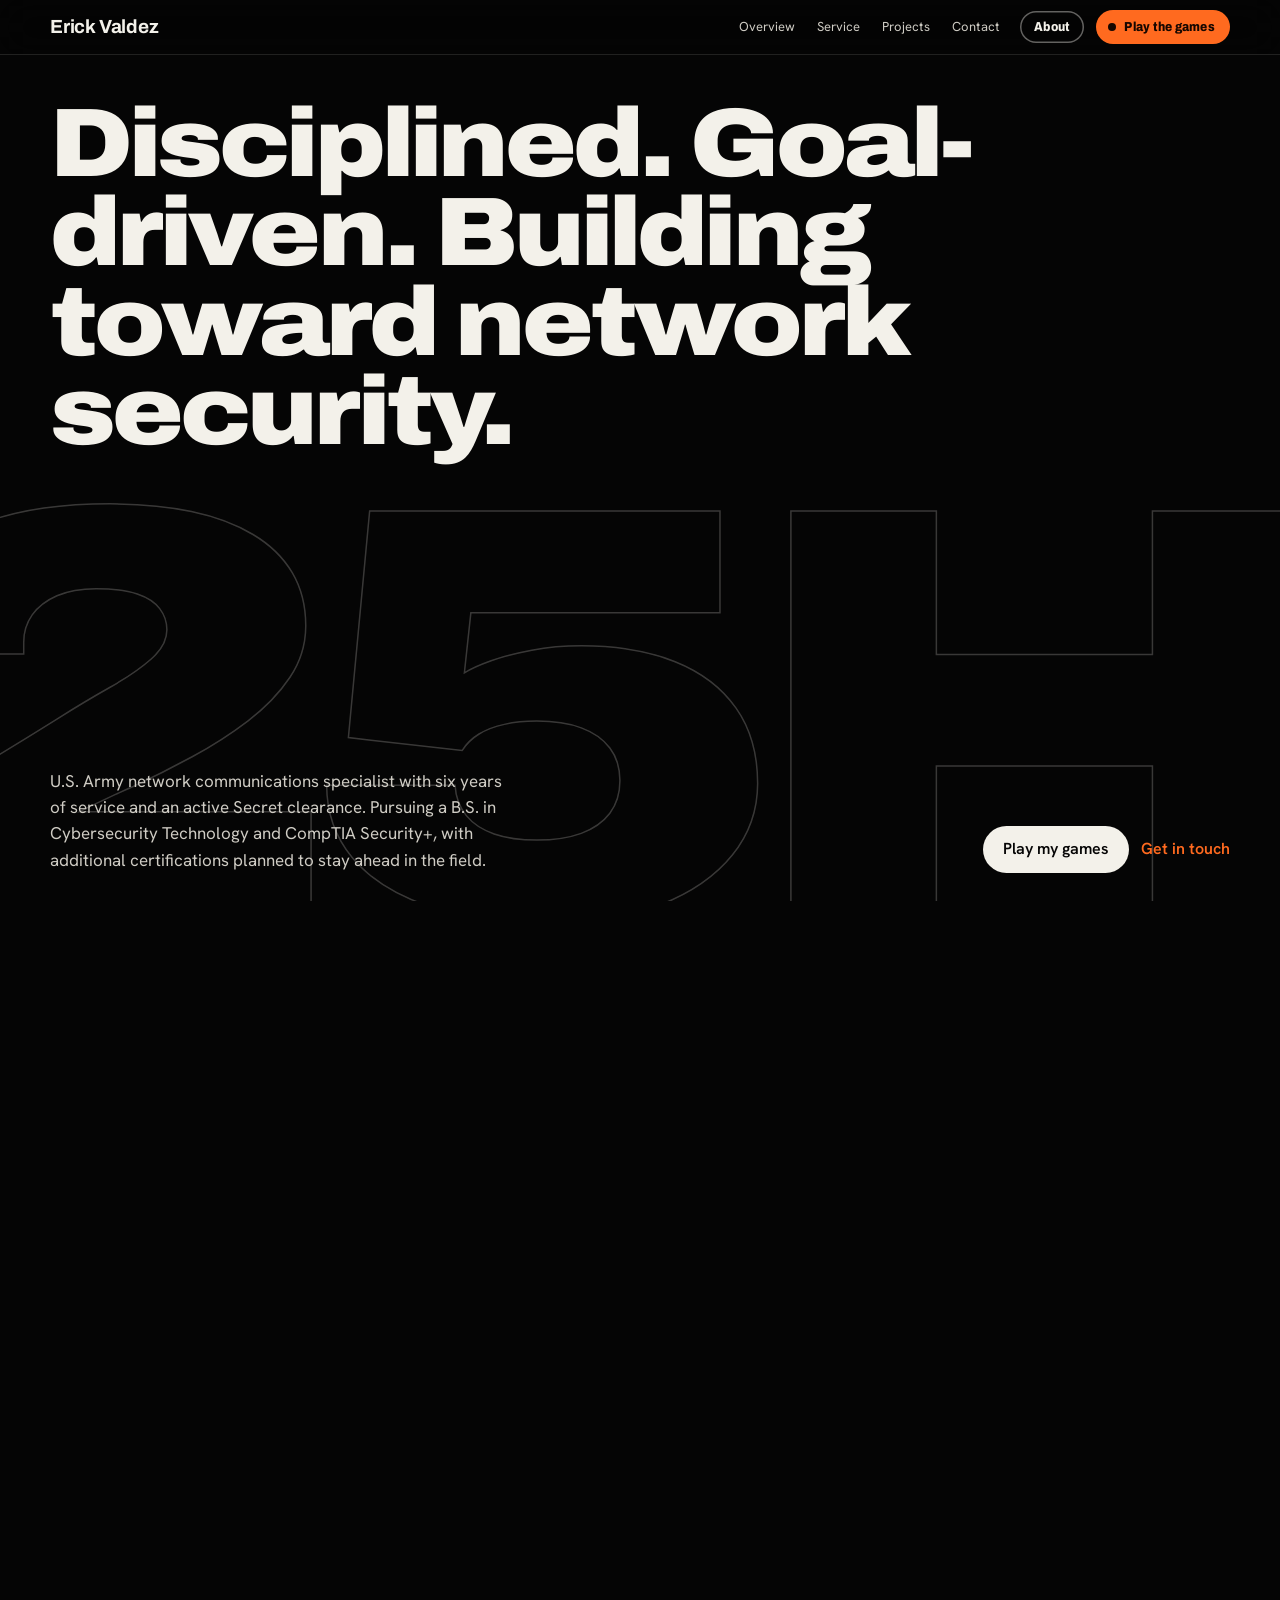
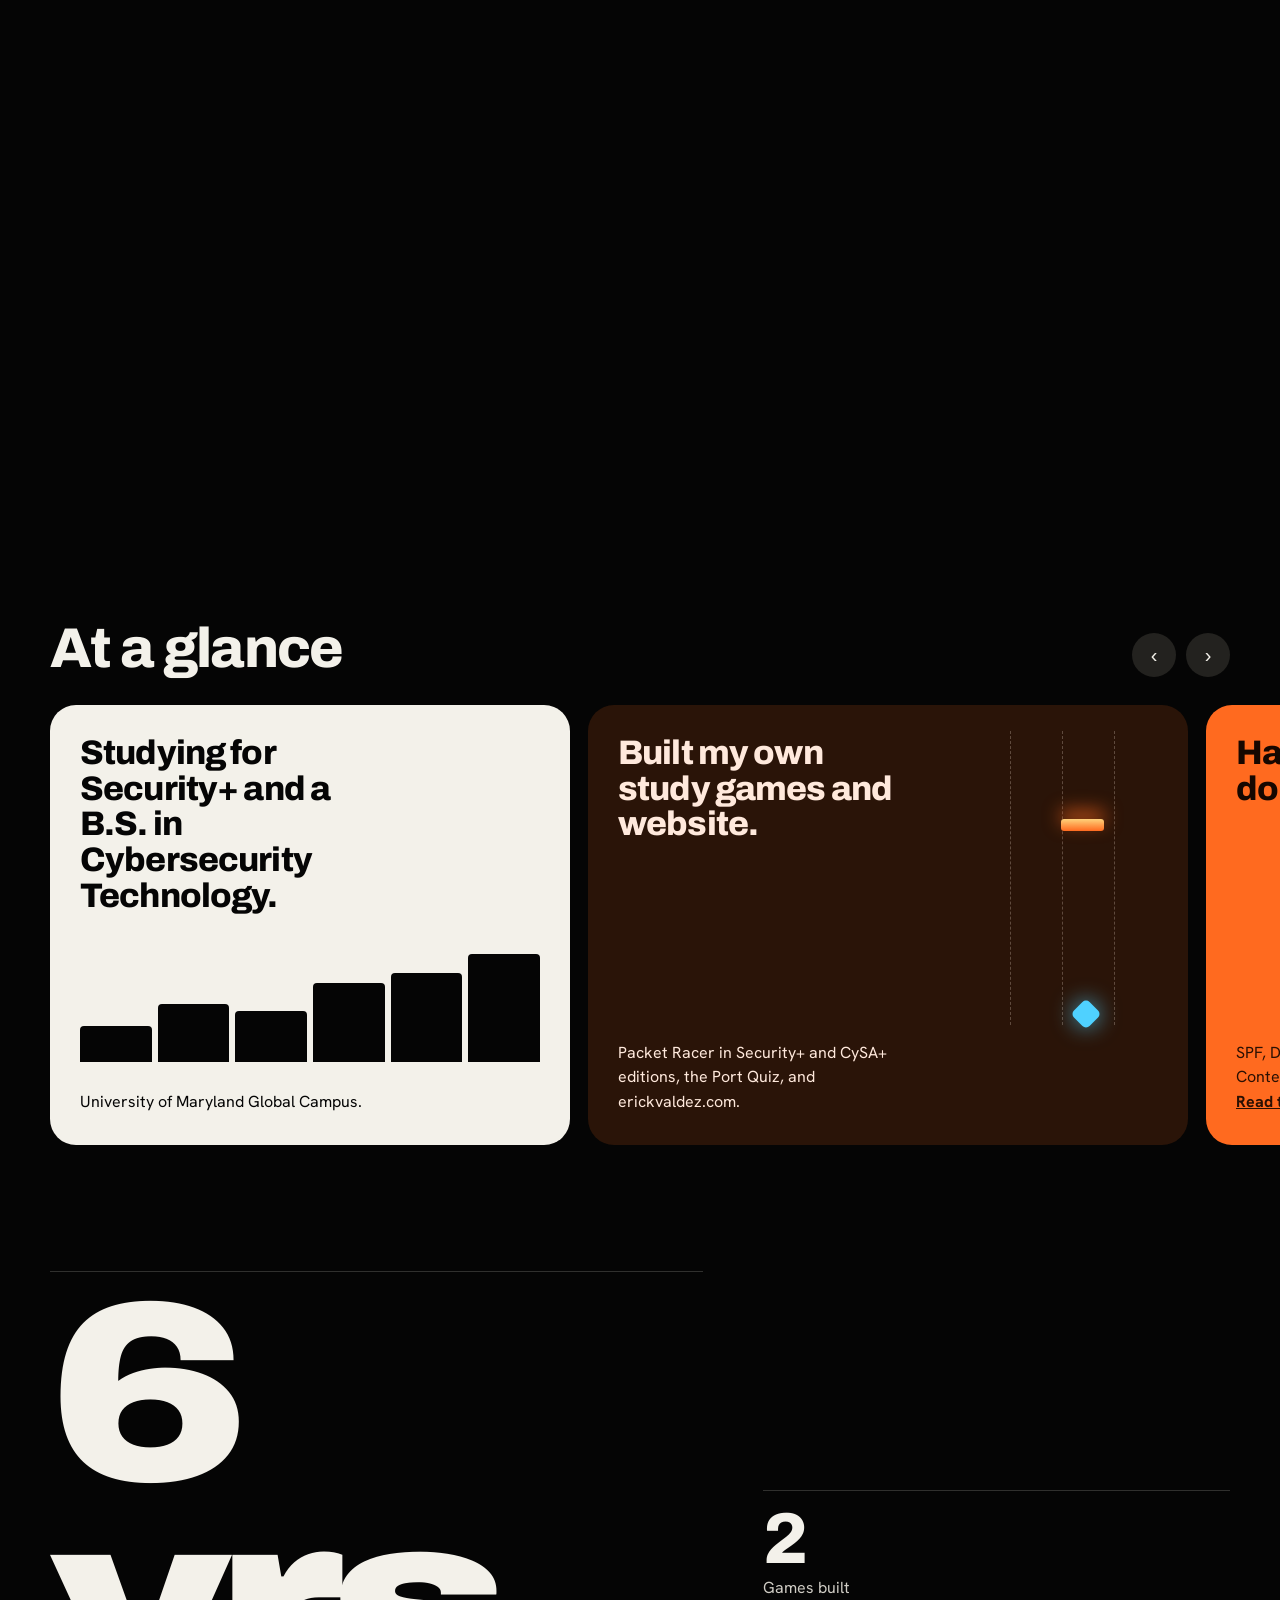
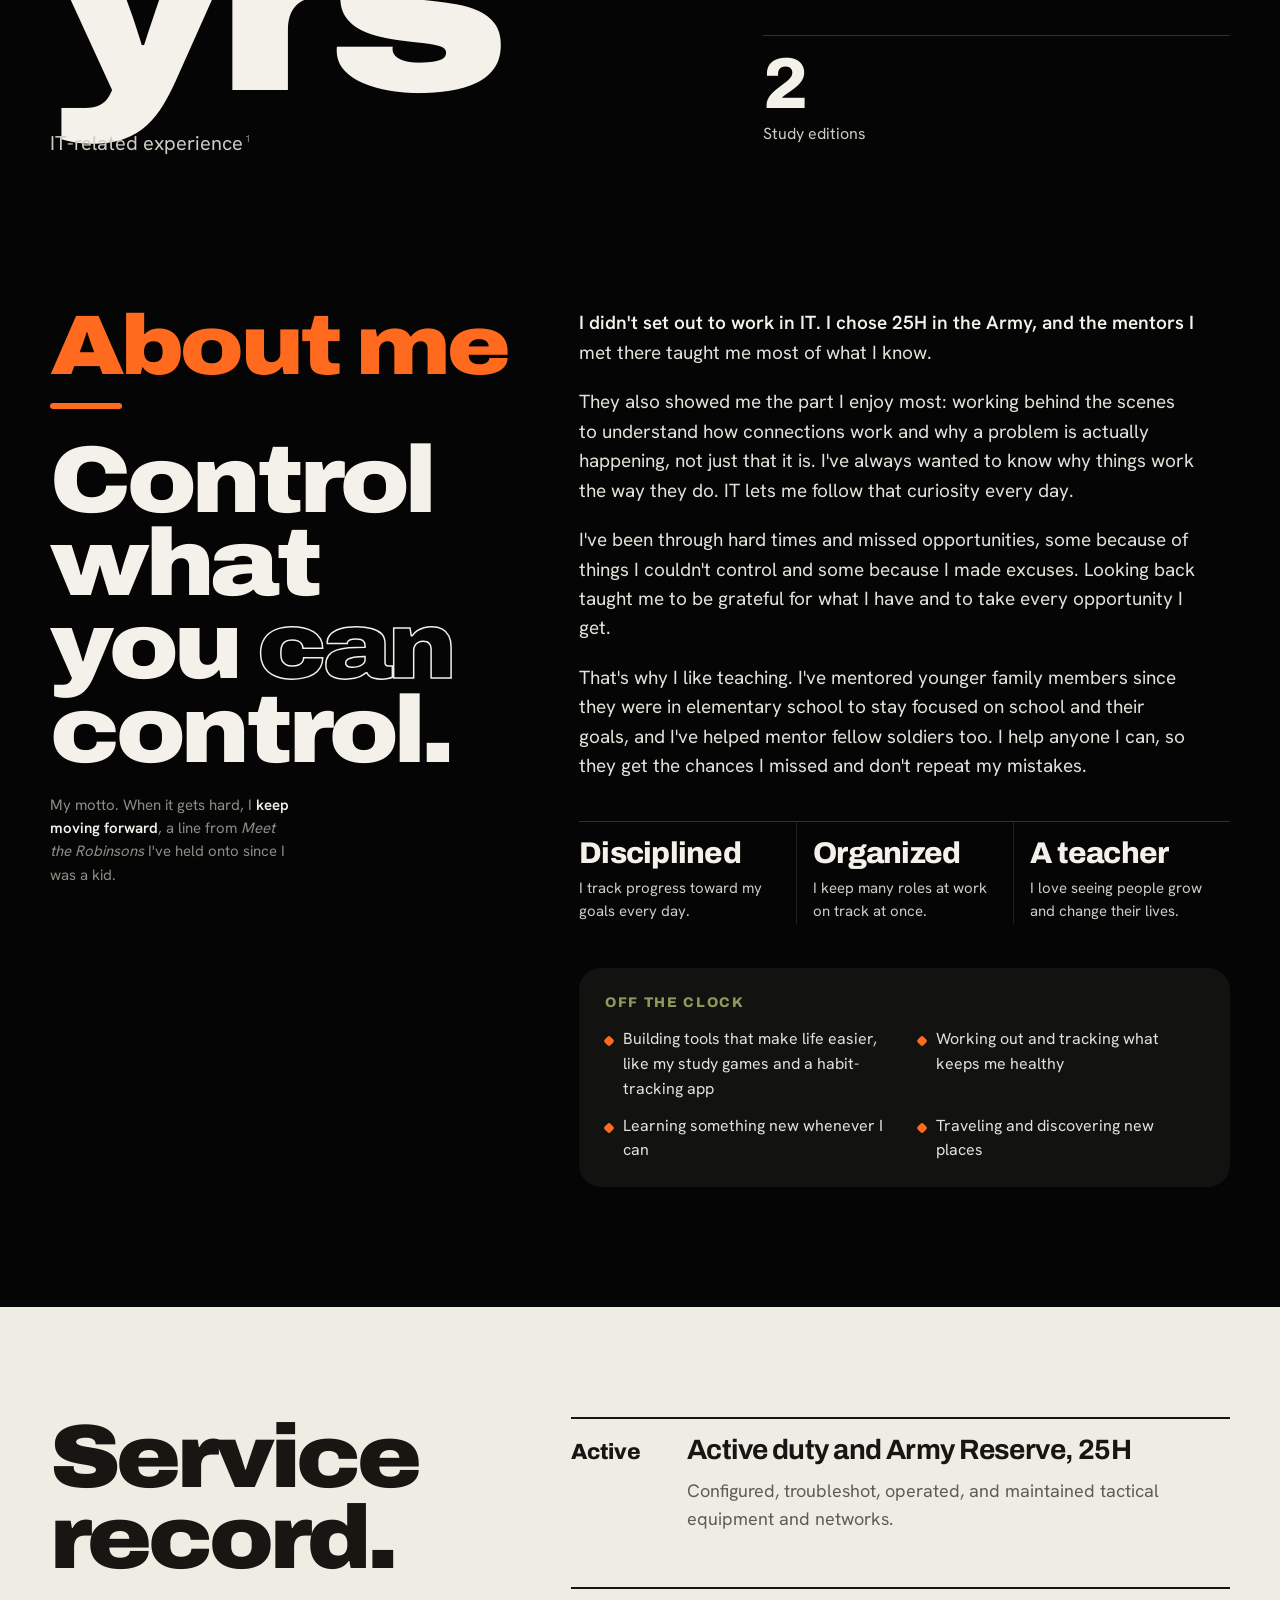
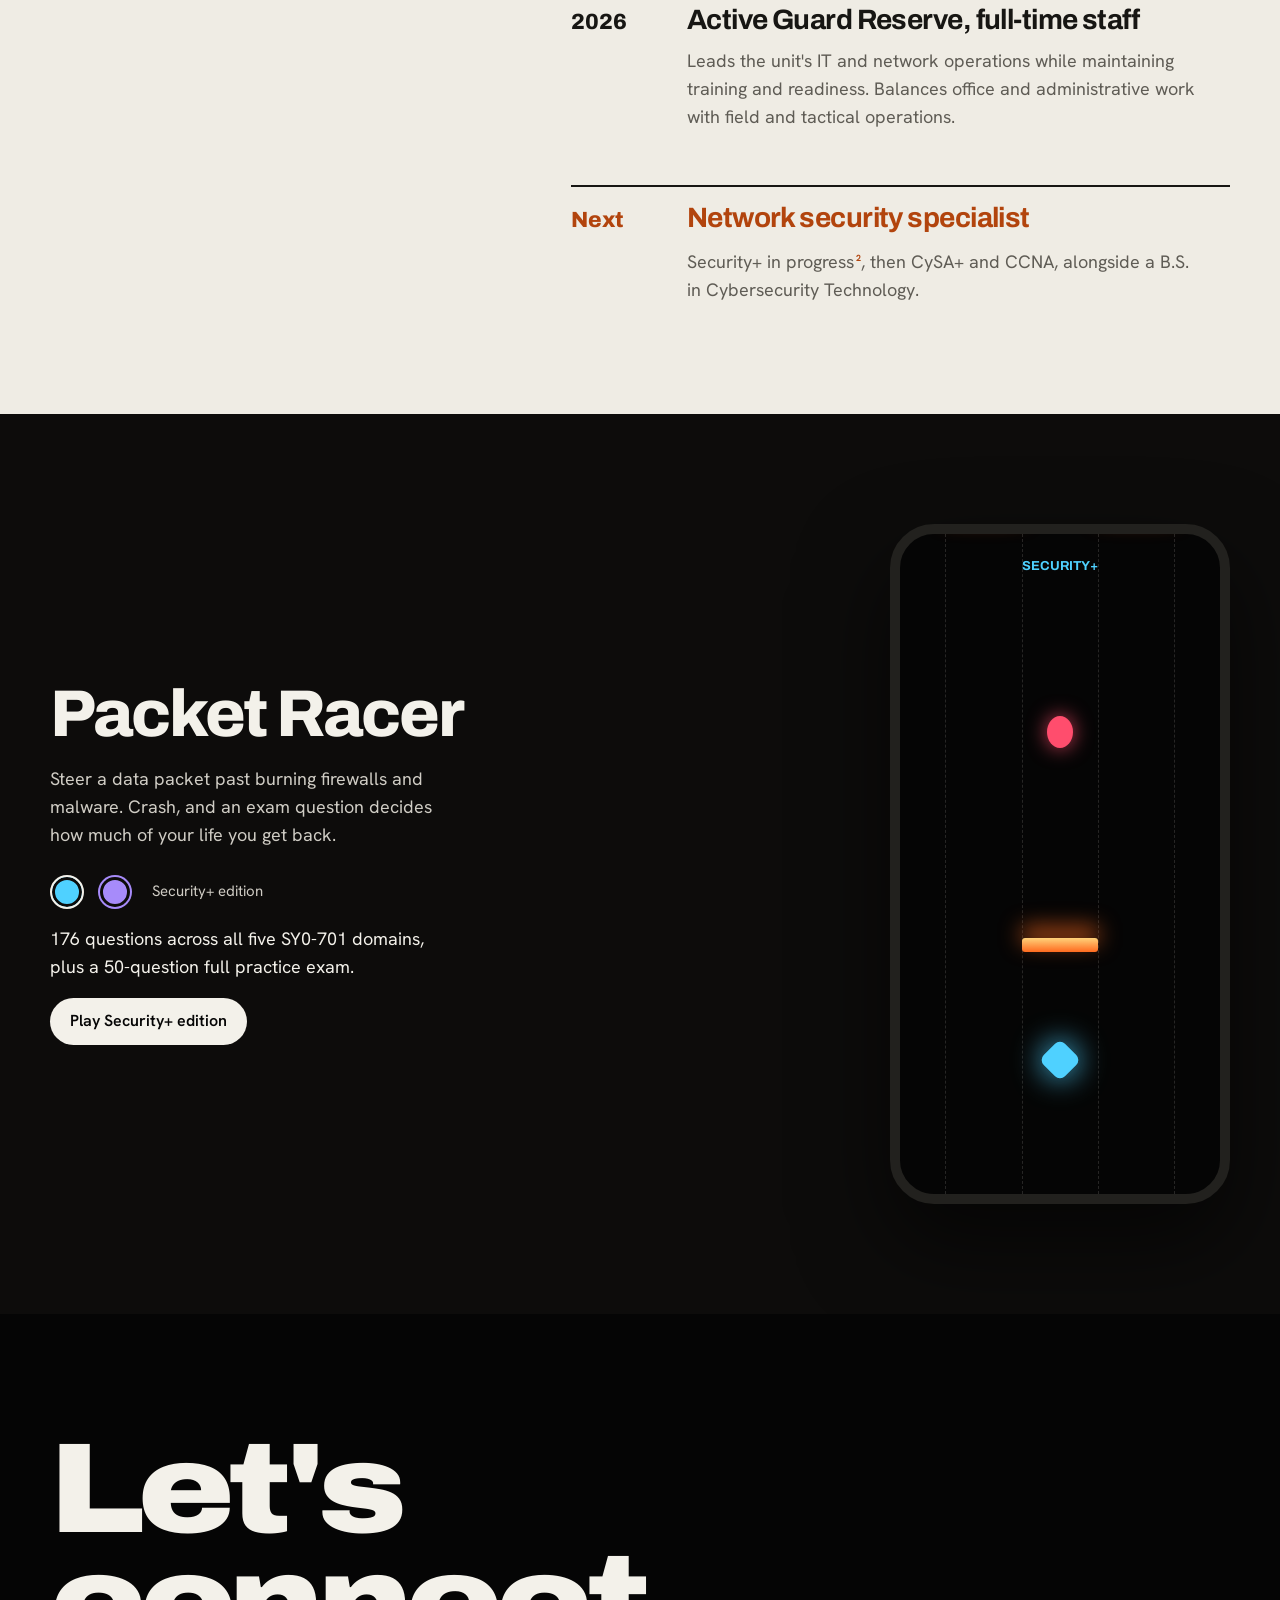
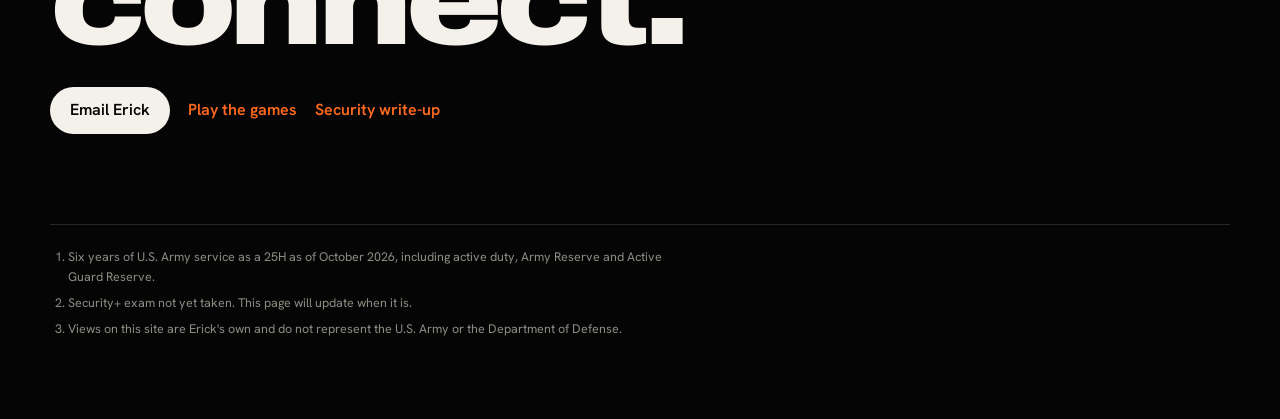
==== commit 3ed70b38: "Remove GitHub link from contact section" ====
--- a/index.html
+++ b/index.html
@@ -171,7 +171,7 @@
   <section class="contact gutter" id="contact" aria-labelledby="ct-title">
     <div class="max">
       <h2 id="ct-title">Let's connect.</h2>
-      <div class="row"><a class="btn fill" id="email-btn" href="#contact">Email Erick</a><a class="link" href="https://github.com/erickvaldez2" target="_blank" rel="noopener">GitHub</a><a class="link" href="/games">Play the games</a><a class="link" href="/security">Security write-up</a></div>
+      <div class="row"><a class="btn fill" id="email-btn" href="#contact">Email Erick</a><a class="link" href="/games">Play the games</a><a class="link" href="/security">Security write-up</a></div>
       <div class="notes" id="notes">
         <ol>
           <li id="fn1">Six years of U.S. Army service as a 25H as of October 2026, including active duty, Army Reserve and Active Guard Reserve.</li>
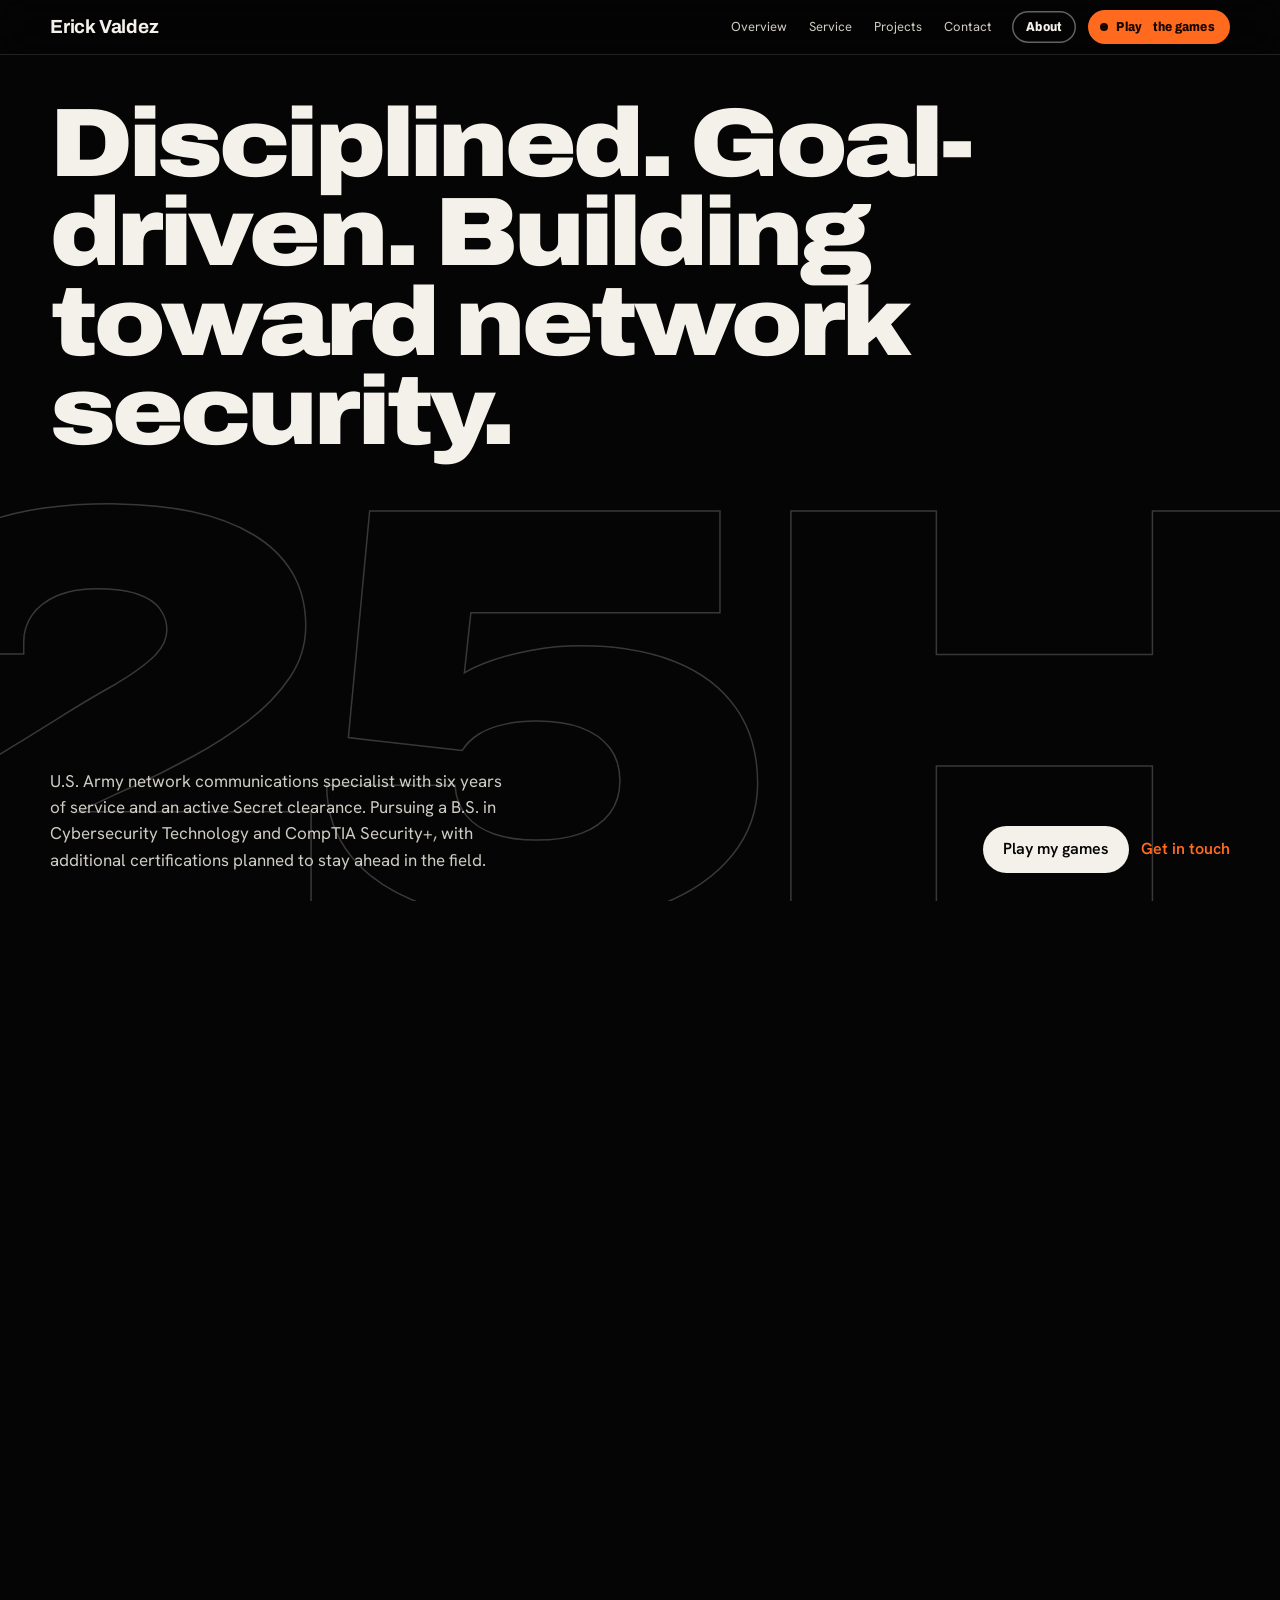
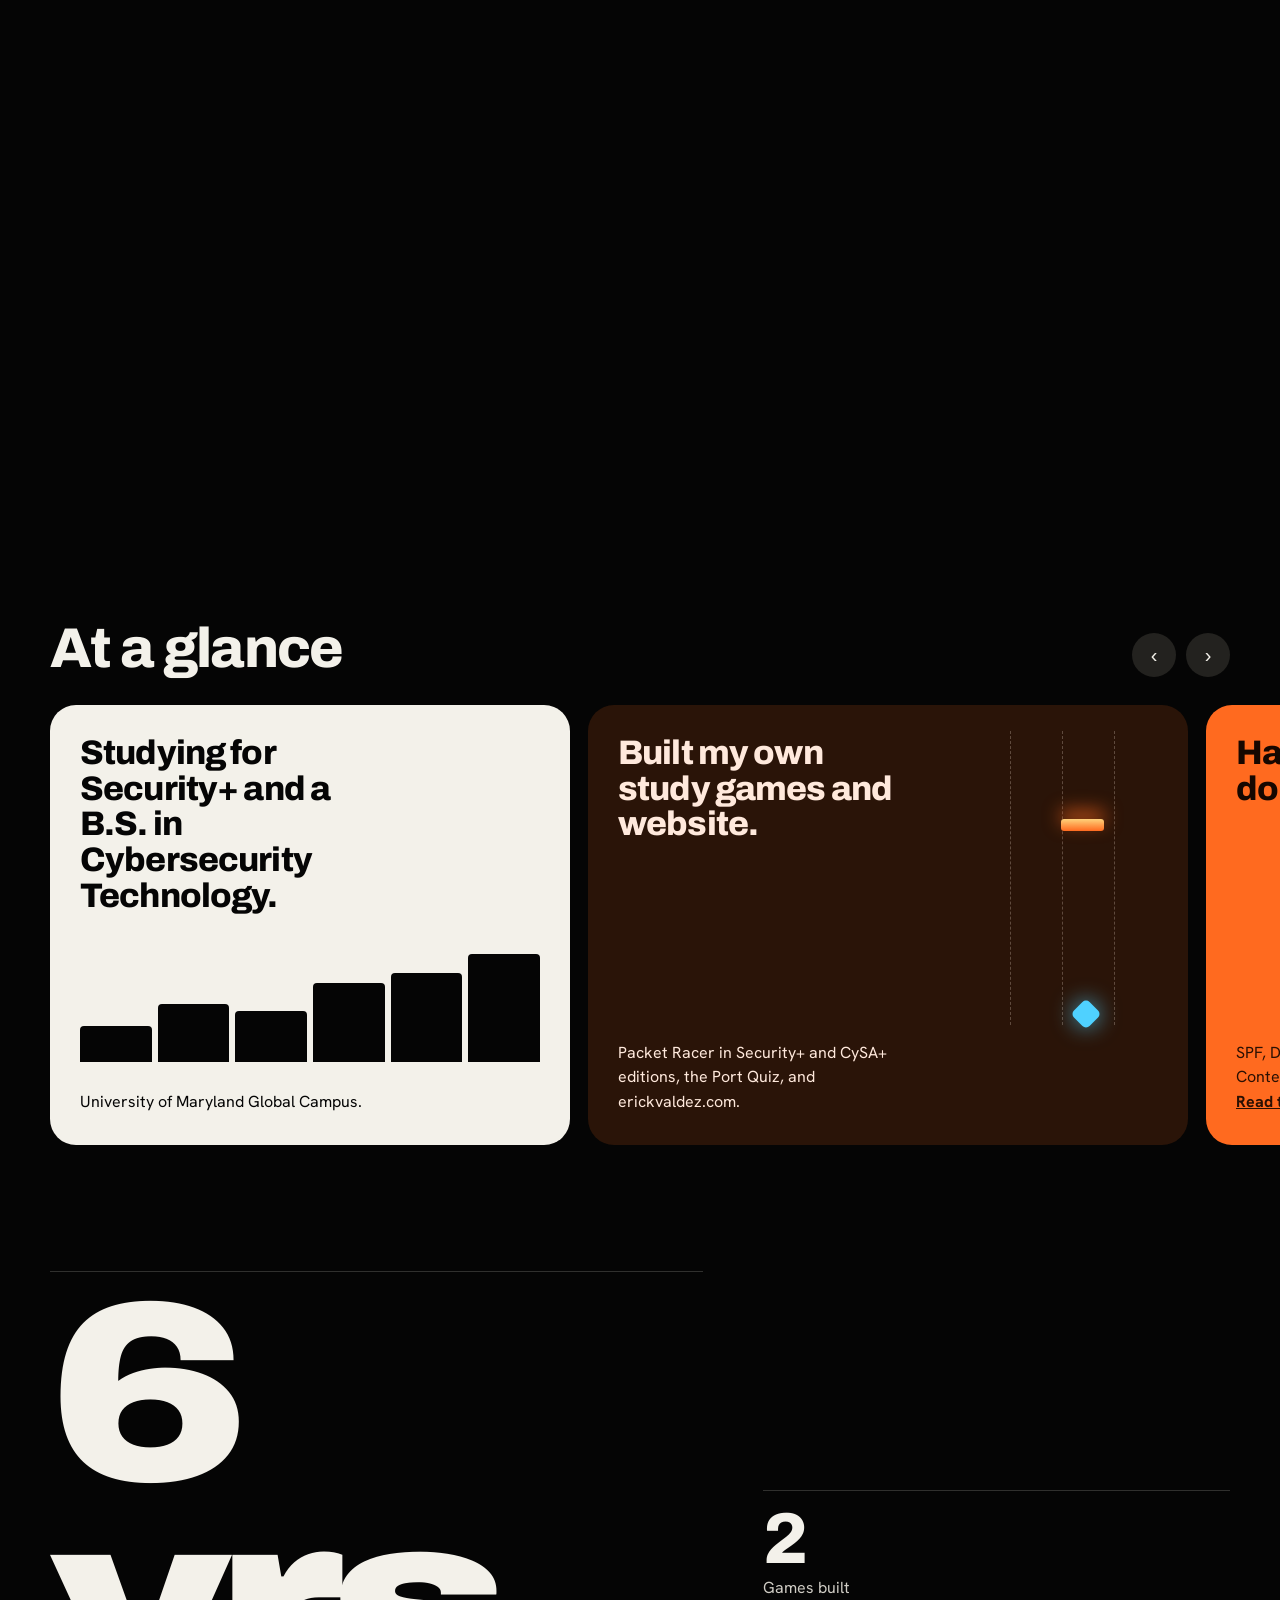
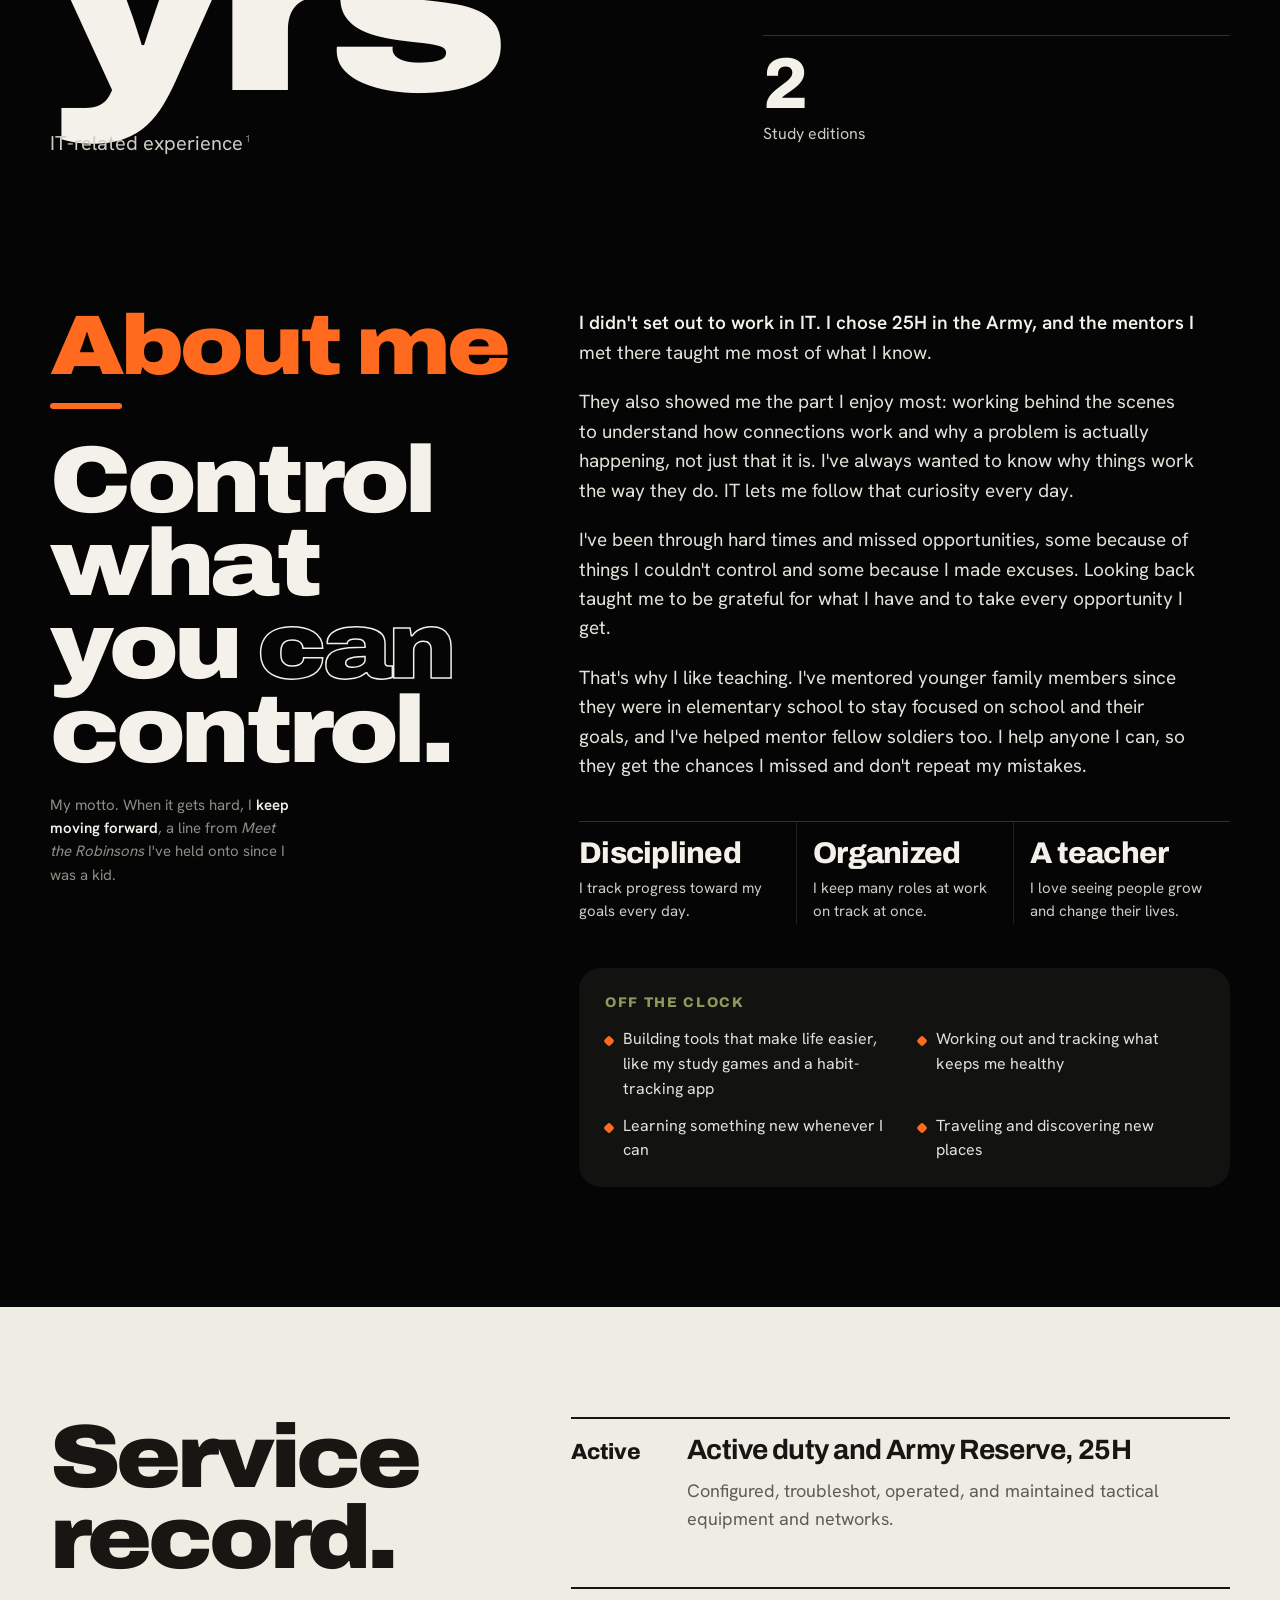
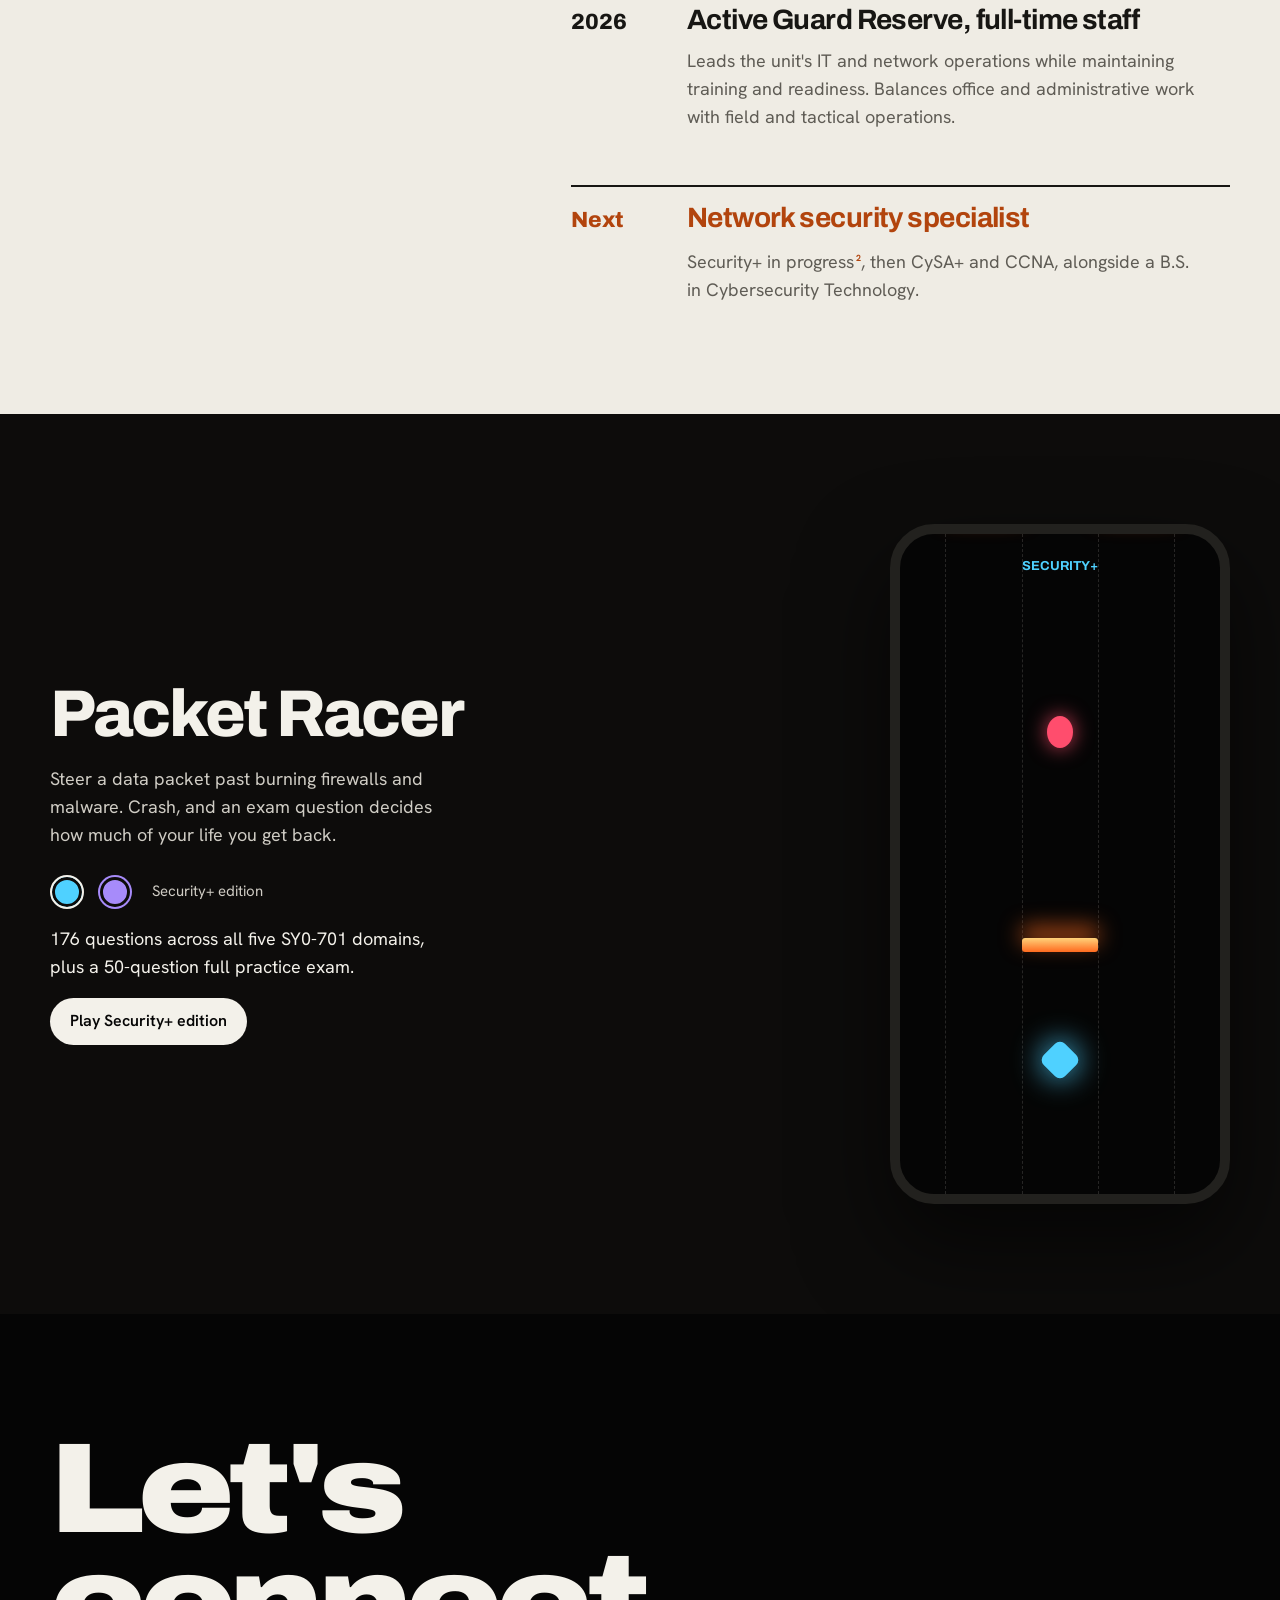
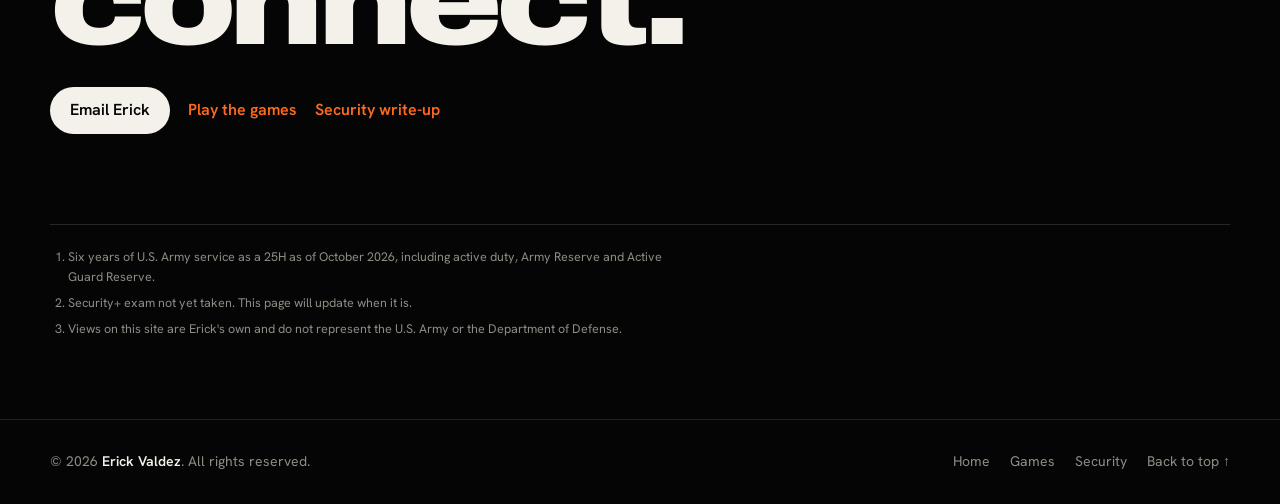
==== commit a55925ab: "Footer with name and year; favicon, link previews, sitemap; small-phone fixes - Footer on home, game" ====
--- a/index.html
+++ b/index.html
@@ -2,16 +2,28 @@
 <html lang="en">
 <head>
 <meta charset="utf-8">
-<meta http-equiv="Content-Security-Policy" content="default-src 'self'; script-src 'self' 'sha256-/RZjiMHGL3cDVU/sOiDC1ajomJSVhecfseJFxda3Dg0='; style-src 'self' 'unsafe-inline'; font-src 'self'; img-src 'self' data:; connect-src 'self'; manifest-src 'self'; worker-src 'self'; object-src 'none'; base-uri 'none'; form-action 'none'; upgrade-insecure-requests">
+<meta http-equiv="Content-Security-Policy" content="default-src 'self'; script-src 'self' 'sha256-g2uc+tlsS110fqzlqOH+9cxZe5PcaSUkhCH6MbYdDwo=' 'sha256-08X03vMUV/P7T+LoBbYfwhkOYdBcdcPbtRSwJUtWdy8='; style-src 'self' 'unsafe-inline'; font-src 'self'; img-src 'self' data:; connect-src 'self'; manifest-src 'self'; worker-src 'self'; object-src 'none'; base-uri 'none'; form-action 'none'; upgrade-insecure-requests">
 <meta name="referrer" content="strict-origin-when-cross-origin">
 <meta name="viewport" content="width=device-width, initial-scale=1, viewport-fit=cover">
 <meta name="theme-color" content="#050505">
 <title>Erick Valdez | Network Security</title>
 <meta name="description" content="Erick Valdez: U.S. Army network communications specialist with an active Secret clearance, pursuing a B.S. in Cybersecurity Technology and CompTIA Security+.">
+<link rel="icon" href="/favicon.ico" sizes="any">
+<link rel="icon" type="image/png" sizes="32x32" href="/favicon-32.png">
+<link rel="apple-touch-icon" href="/apple-touch-icon.png">
+<meta property="og:type" content="website">
+<meta property="og:site_name" content="Erick Valdez">
+<meta property="og:title" content="Erick Valdez | Network Security">
+<meta property="og:description" content="Erick Valdez: U.S. Army network communications specialist with an active Secret clearance, pursuing a B.S. in Cybersecurity Technology and CompTIA Security+.">
+<meta property="og:url" content="https://erickvaldez.com/">
+<meta property="og:image" content="https://erickvaldez.com/og-image.jpg">
+<meta property="og:image:alt" content="Erick Valdez: Disciplined. Goal-driven. Building toward network security.">
+<meta name="twitter:card" content="summary_large_image">
+<link rel="canonical" href="https://erickvaldez.com/">
 <link rel="preload" href="/fonts/archivo.woff2" as="font" type="font/woff2" crossorigin>
 <link rel="preload" href="/fonts/hanken-grotesk.woff2" as="font" type="font/woff2" crossorigin>
 <link rel="stylesheet" href="/fonts/fonts.css">
-<link rel="stylesheet" href="/site.css?v=7">
+<link rel="stylesheet" href="/site.css?v=8">
 <style>
 /* ---------- about: lopsided, motto-led ---------- */
 .about { background: var(--ink); padding-block: 40px 120px; }
@@ -54,7 +66,7 @@
     <a class="name" href="#top">Erick Valdez</a>
     <nav aria-label="Sections"><a href="#short">Overview</a><a href="#service">Service</a><a href="#packet">Projects</a><a href="#contact">Contact</a></nav>
     <a class="about-pill" href="#about">About</a>
-    <a class="play" href="/games"><span class="dot" aria-hidden="true"></span>Play the games</a>
+    <a class="play" href="/games"><span class="dot" aria-hidden="true"></span>Play<span class="pl-x"> the games</span></a>
   </div>
 </header>
 
@@ -152,7 +164,7 @@
         </div>
         <div class="ed-detail" id="ed-detail" aria-live="polite">
           <p>176 questions across all five SY0-701 domains, plus a 50-question full practice exam.</p>
-          <a class="btn fill" href="/packet-racer">Play Security+ edition</a>
+          <a class="btn fill" href="/packet-racer/">Play Security+ edition</a>
         </div>
       </div>
       <div class="screen" aria-hidden="true" id="screen">
@@ -222,8 +234,8 @@
 
   // edition picker
   var ED = {
-    sec: { name: "Security+ edition", color: "#4fd1ff", tag: "SECURITY+", text: "176 questions across all five SY0-701 domains, plus a 50-question full practice exam.", cta: "Play Security+ edition", url: "/packet-racer" },
-    cysa: { name: "CySA+ edition", color: "#a78bfa", tag: "CYSA+", text: "101 analyst questions on logs, threat hunting, vulnerability management and incident response, plus a 47-question full exam.", cta: "Play CySA+ edition", url: "/packet-racer-cysa" }
+    sec: { name: "Security+ edition", color: "#4fd1ff", tag: "SECURITY+", text: "176 questions across all five SY0-701 domains, plus a 50-question full practice exam.", cta: "Play Security+ edition", url: "/packet-racer/" },
+    cysa: { name: "CySA+ edition", color: "#a78bfa", tag: "CYSA+", text: "101 analyst questions on logs, threat hunting, vulnerability management and incident response, plus a 47-question full exam.", cta: "Play CySA+ edition", url: "/packet-racer/cysa/" }
   };
   var screen = document.getElementById("screen");
   document.querySelectorAll(".edition-pick button").forEach(function (b) {
@@ -249,5 +261,12 @@
   }
 })();
 </script>
+<footer class="site-foot gutter">
+  <div class="max">
+    <p>&copy; <span id="yr">2026</span> <b>Erick Valdez</b>. All rights reserved.</p>
+    <nav aria-label="Footer"><a href="/">Home</a><a href="/games">Games</a><a href="/security">Security</a><a href="#" id="to-top">Back to top &uarr;</a></nav>
+  </div>
+</footer>
+<script>document.getElementById("yr").textContent=new Date().getFullYear();document.getElementById("to-top").addEventListener("click",function(e){e.preventDefault();window.scrollTo({top:0,behavior:matchMedia("(prefers-reduced-motion: reduce)").matches?"auto":"smooth"});});</script>
 </body>
 </html>
--- a/site.css
+++ b/site.css
@@ -314,3 +314,23 @@
 .lnav nav a { display: inline-flex; align-items: center; min-height: 32px; }
 .lnav .name { display: inline-flex; align-items: center; min-height: 32px; }
 .service sup a, .compare sup a { color: #b2440d; font-weight: 700; }
+
+/* ---------- site footer: name + year ---------- */
+.site-foot { background: var(--ink); border-top: 1px solid rgba(243,241,234,0.12); padding-block: 26px calc(26px + env(safe-area-inset-bottom)); font-size: 14px; color: var(--dim); }
+.site-foot .max { display: flex; flex-wrap: wrap; align-items: center; justify-content: space-between; gap: 12px 28px; }
+.site-foot p { margin: 0; }
+.site-foot p b { color: var(--bone); font-weight: 600; }
+.site-foot nav { display: flex; flex-wrap: wrap; gap: 4px 20px; }
+.site-foot a { color: var(--dim); text-decoration: none; display: inline-flex; align-items: center; min-height: 32px; }
+.site-foot a:hover { color: var(--bone); }
+:root[data-theme="light"] .site-foot { background: var(--paper); border-top-color: rgba(23,22,19,0.12); color: var(--dim-paper); }
+:root[data-theme="light"] .site-foot p b { color: var(--paper-text); }
+:root[data-theme="light"] .site-foot a { color: var(--dim-paper); }
+:root[data-theme="light"] .site-foot a:hover { color: var(--paper-text); }
+
+/* ---------- small phones (320-360px) ---------- */
+.play .pl-x { white-space: pre; }
+@media (max-width: 360px) {
+  .play .pl-x { display: none; }
+  .page-head h1 { font-size: clamp(46px, 14.5vw, 64px); }
+}
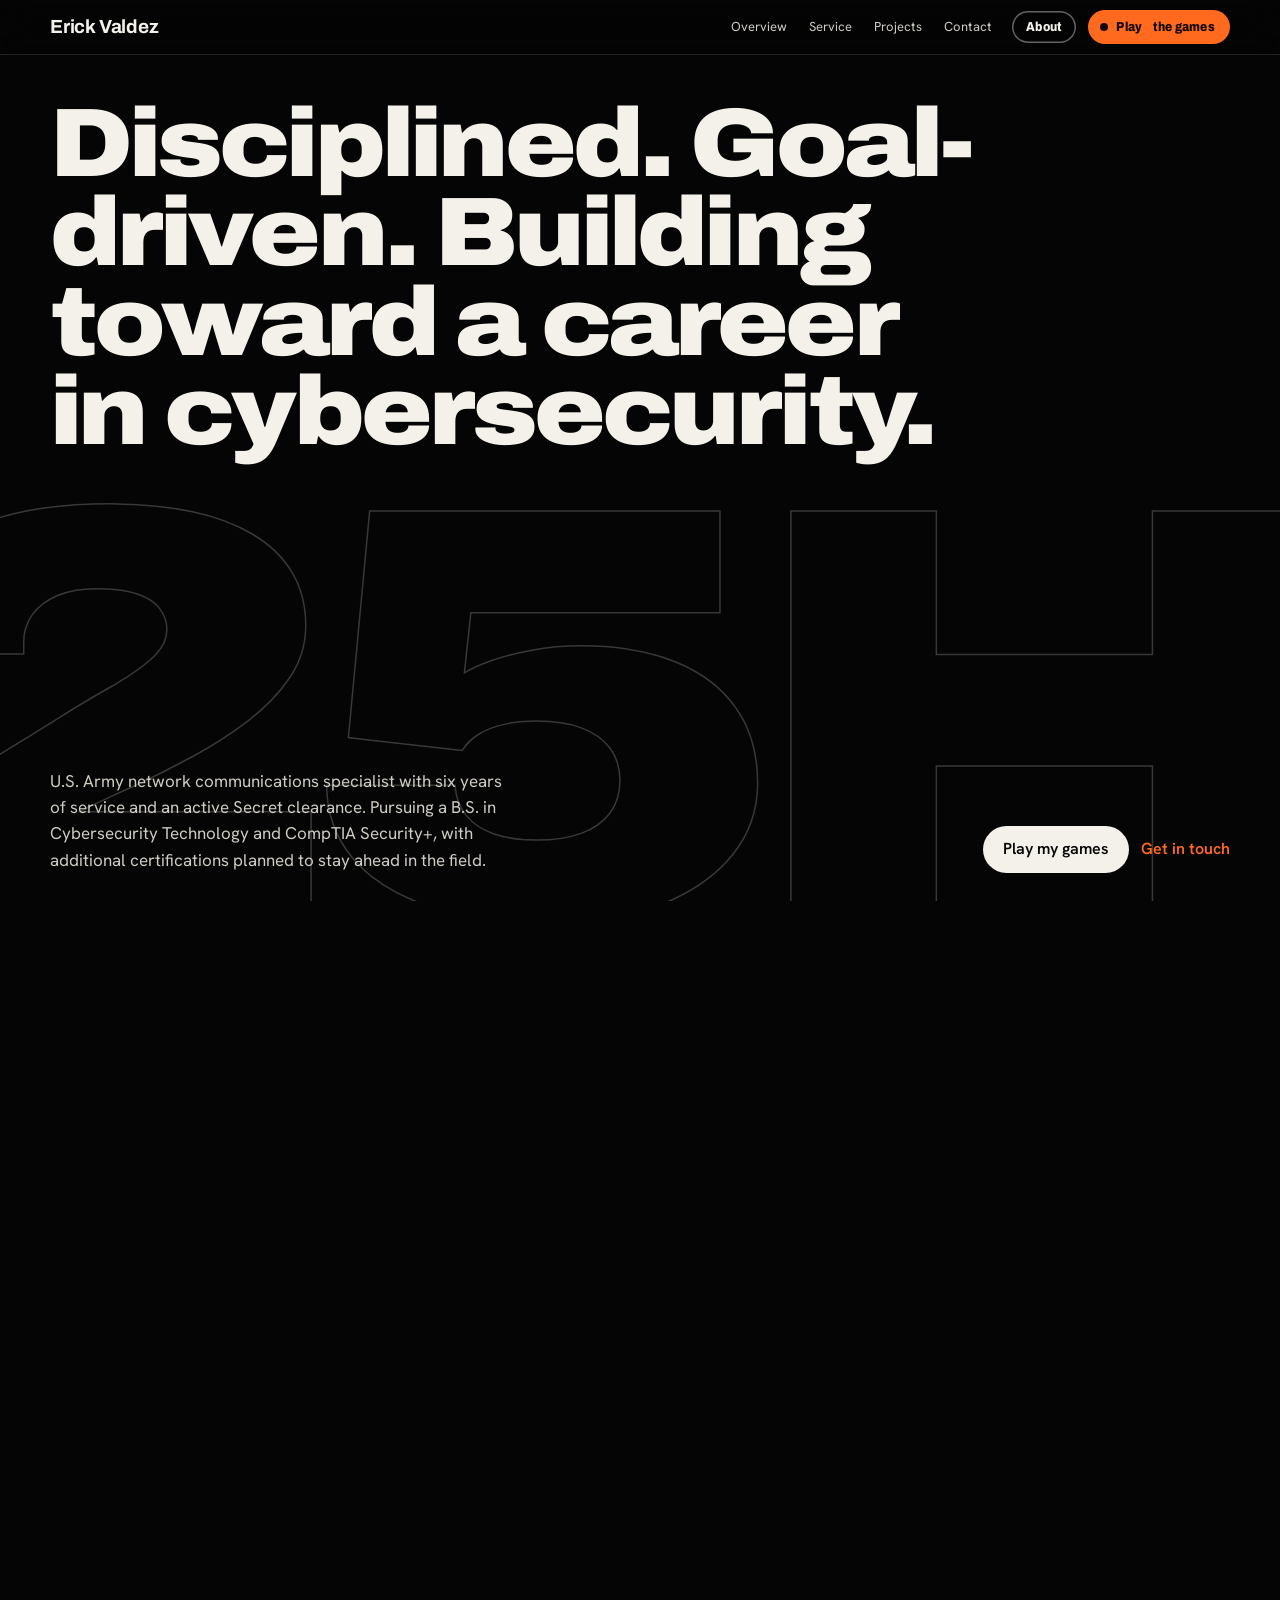
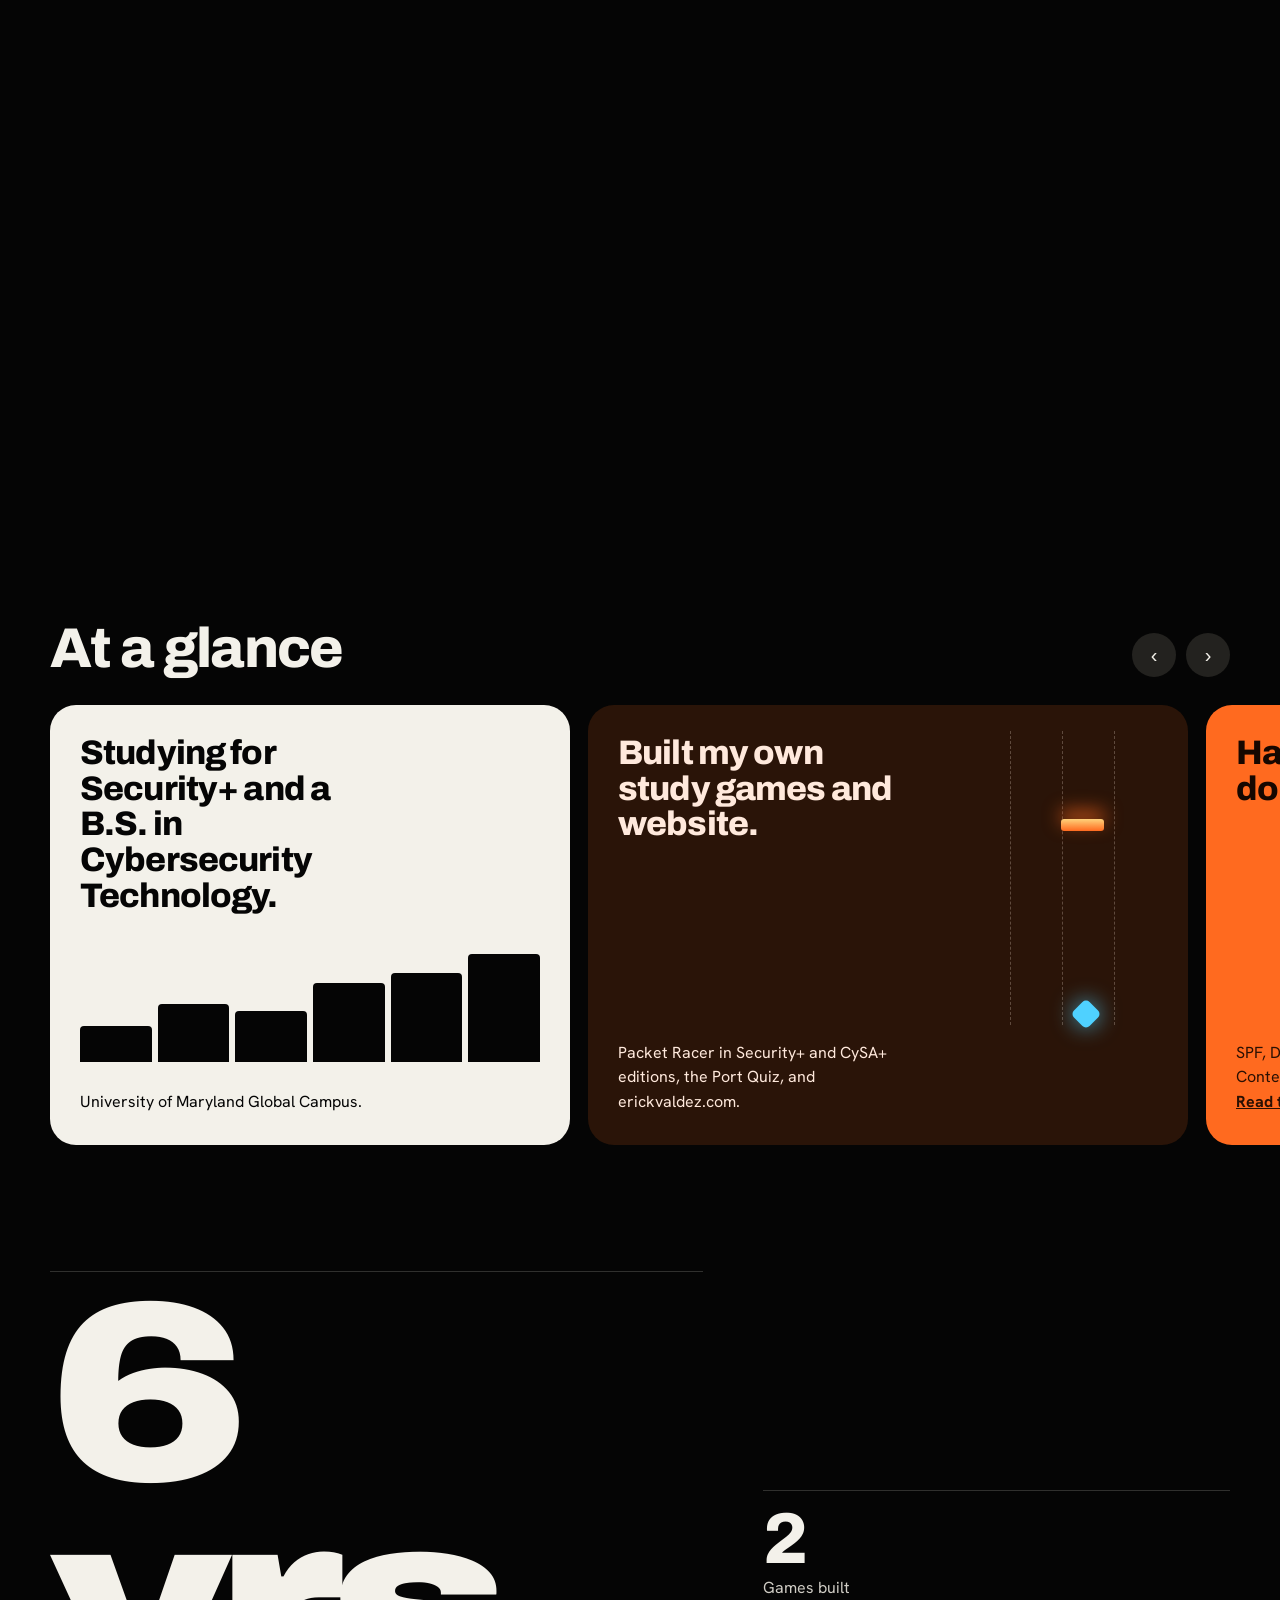
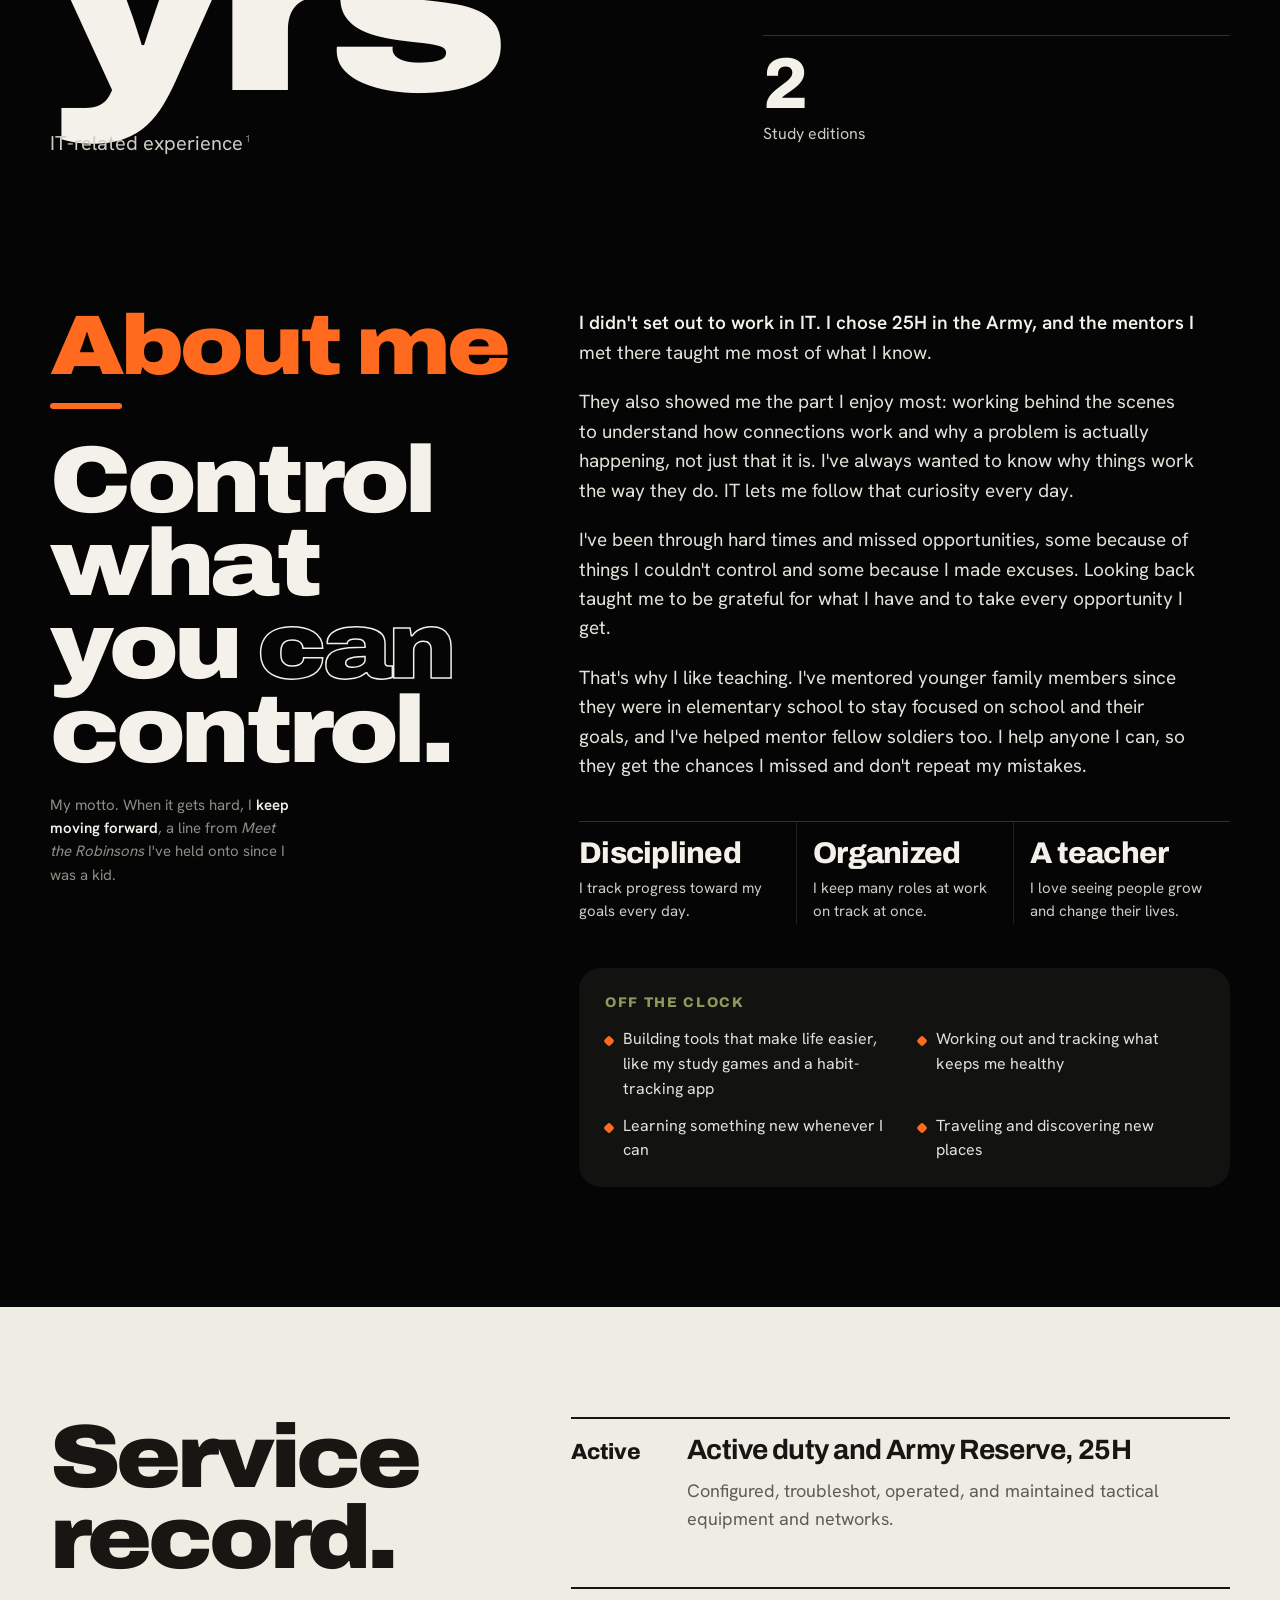
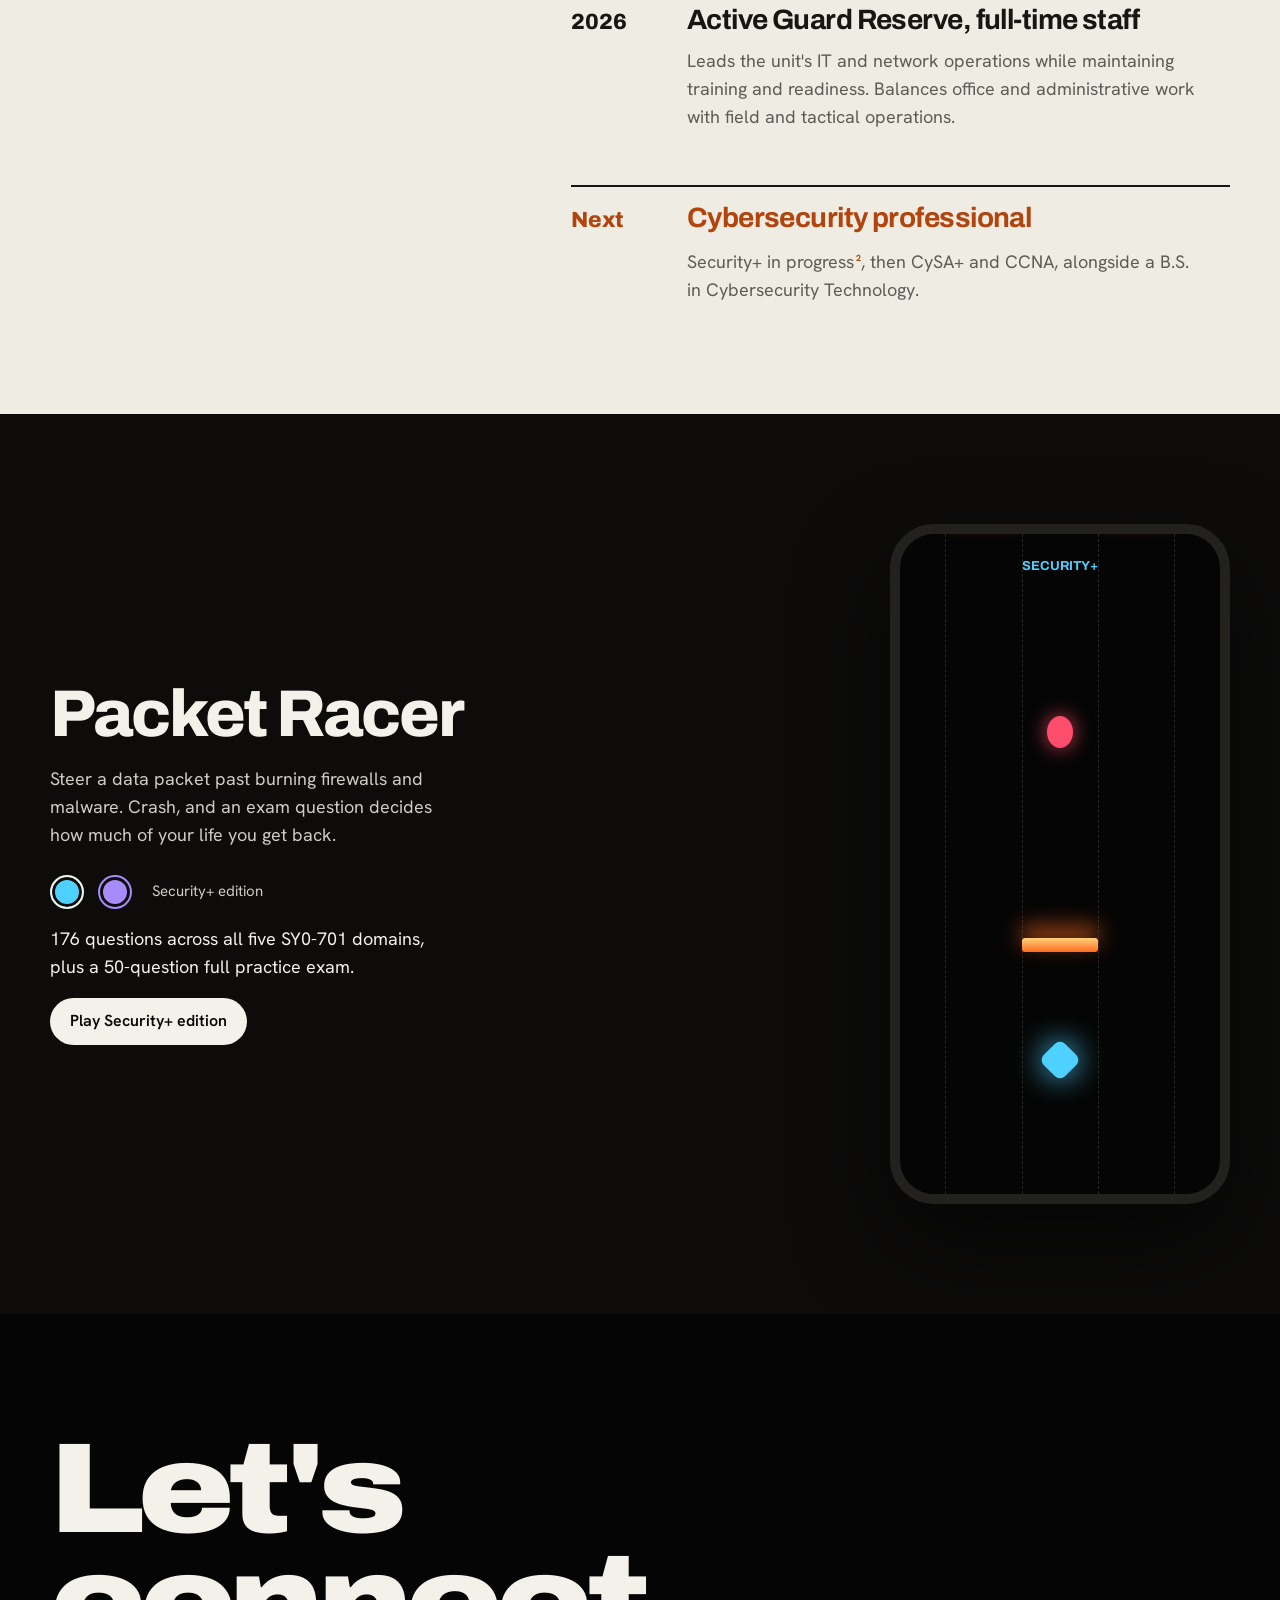
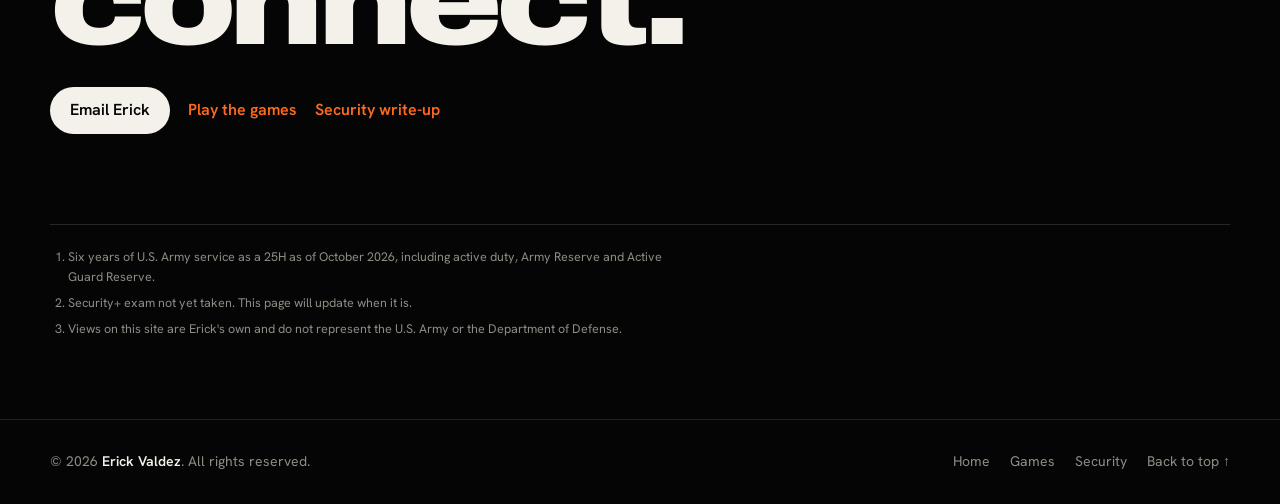
==== commit d13c6dc7: "Update career goal wording to cybersecurity professional Co-Authored-By: Claude Opus 5.5 <noreply@an" ====
--- a/index.html
+++ b/index.html
@@ -6,18 +6,18 @@
 <meta name="referrer" content="strict-origin-when-cross-origin">
 <meta name="viewport" content="width=device-width, initial-scale=1, viewport-fit=cover">
 <meta name="theme-color" content="#050505">
-<title>Erick Valdez | Network Security</title>
+<title>Erick Valdez | Cybersecurity</title>
 <meta name="description" content="Erick Valdez: U.S. Army network communications specialist with an active Secret clearance, pursuing a B.S. in Cybersecurity Technology and CompTIA Security+.">
 <link rel="icon" href="/favicon.ico" sizes="any">
 <link rel="icon" type="image/png" sizes="32x32" href="/favicon-32.png">
 <link rel="apple-touch-icon" href="/apple-touch-icon.png">
 <meta property="og:type" content="website">
 <meta property="og:site_name" content="Erick Valdez">
-<meta property="og:title" content="Erick Valdez | Network Security">
+<meta property="og:title" content="Erick Valdez | Cybersecurity">
 <meta property="og:description" content="Erick Valdez: U.S. Army network communications specialist with an active Secret clearance, pursuing a B.S. in Cybersecurity Technology and CompTIA Security+.">
 <meta property="og:url" content="https://erickvaldez.com/">
 <meta property="og:image" content="https://erickvaldez.com/og-image.jpg">
-<meta property="og:image:alt" content="Erick Valdez: Disciplined. Goal-driven. Building toward network security.">
+<meta property="og:image:alt" content="Erick Valdez: Disciplined. Goal-driven. Building toward a career in cybersecurity.">
 <meta name="twitter:card" content="summary_large_image">
 <link rel="canonical" href="https://erickvaldez.com/">
 <link rel="preload" href="/fonts/archivo.woff2" as="font" type="font/woff2" crossorigin>
@@ -74,7 +74,7 @@
   <section class="hero" id="hero" aria-label="Introduction">
     <div class="hero-pin gutter">
       <div class="hero-copy max" style="width:100%">
-        <h1>Disciplined. Goal-driven. Building toward network security.</h1>
+        <h1>Disciplined. Goal-driven. Building toward a career in cybersecurity.</h1>
       </div>
       <div class="hero-num" aria-hidden="true">25H<span class="fill"><span class="fill-in">25H</span></span></div>
       <div class="hero-path" aria-hidden="true"><div class="hero-path-in"><svg viewBox="0 0 1600 140" preserveAspectRatio="none">
@@ -147,7 +147,7 @@
       <ol>
         <li><span class="yr">Active</span><h3>Active duty and Army Reserve, 25H</h3><p>Configured, troubleshot, operated, and maintained tactical equipment and networks.</p></li>
         <li><span class="yr">2026</span><h3>Active Guard Reserve, full-time staff</h3><p>Leads the unit's IT and network operations while maintaining training and readiness. Balances office and administrative work with field and tactical operations.</p></li>
-        <li class="next"><span class="yr">Next</span><h3>Network security specialist</h3><p>Security+ in progress<sup><a href="#fn2" aria-label="Footnote 2">2</a></sup>, then CySA+ and CCNA, alongside a B.S. in Cybersecurity Technology.</p></li>
+        <li class="next"><span class="yr">Next</span><h3>Cybersecurity professional</h3><p>Security+ in progress<sup><a href="#fn2" aria-label="Footnote 2">2</a></sup>, then CySA+ and CCNA, alongside a B.S. in Cybersecurity Technology.</p></li>
       </ol>
     </div>
   </section>
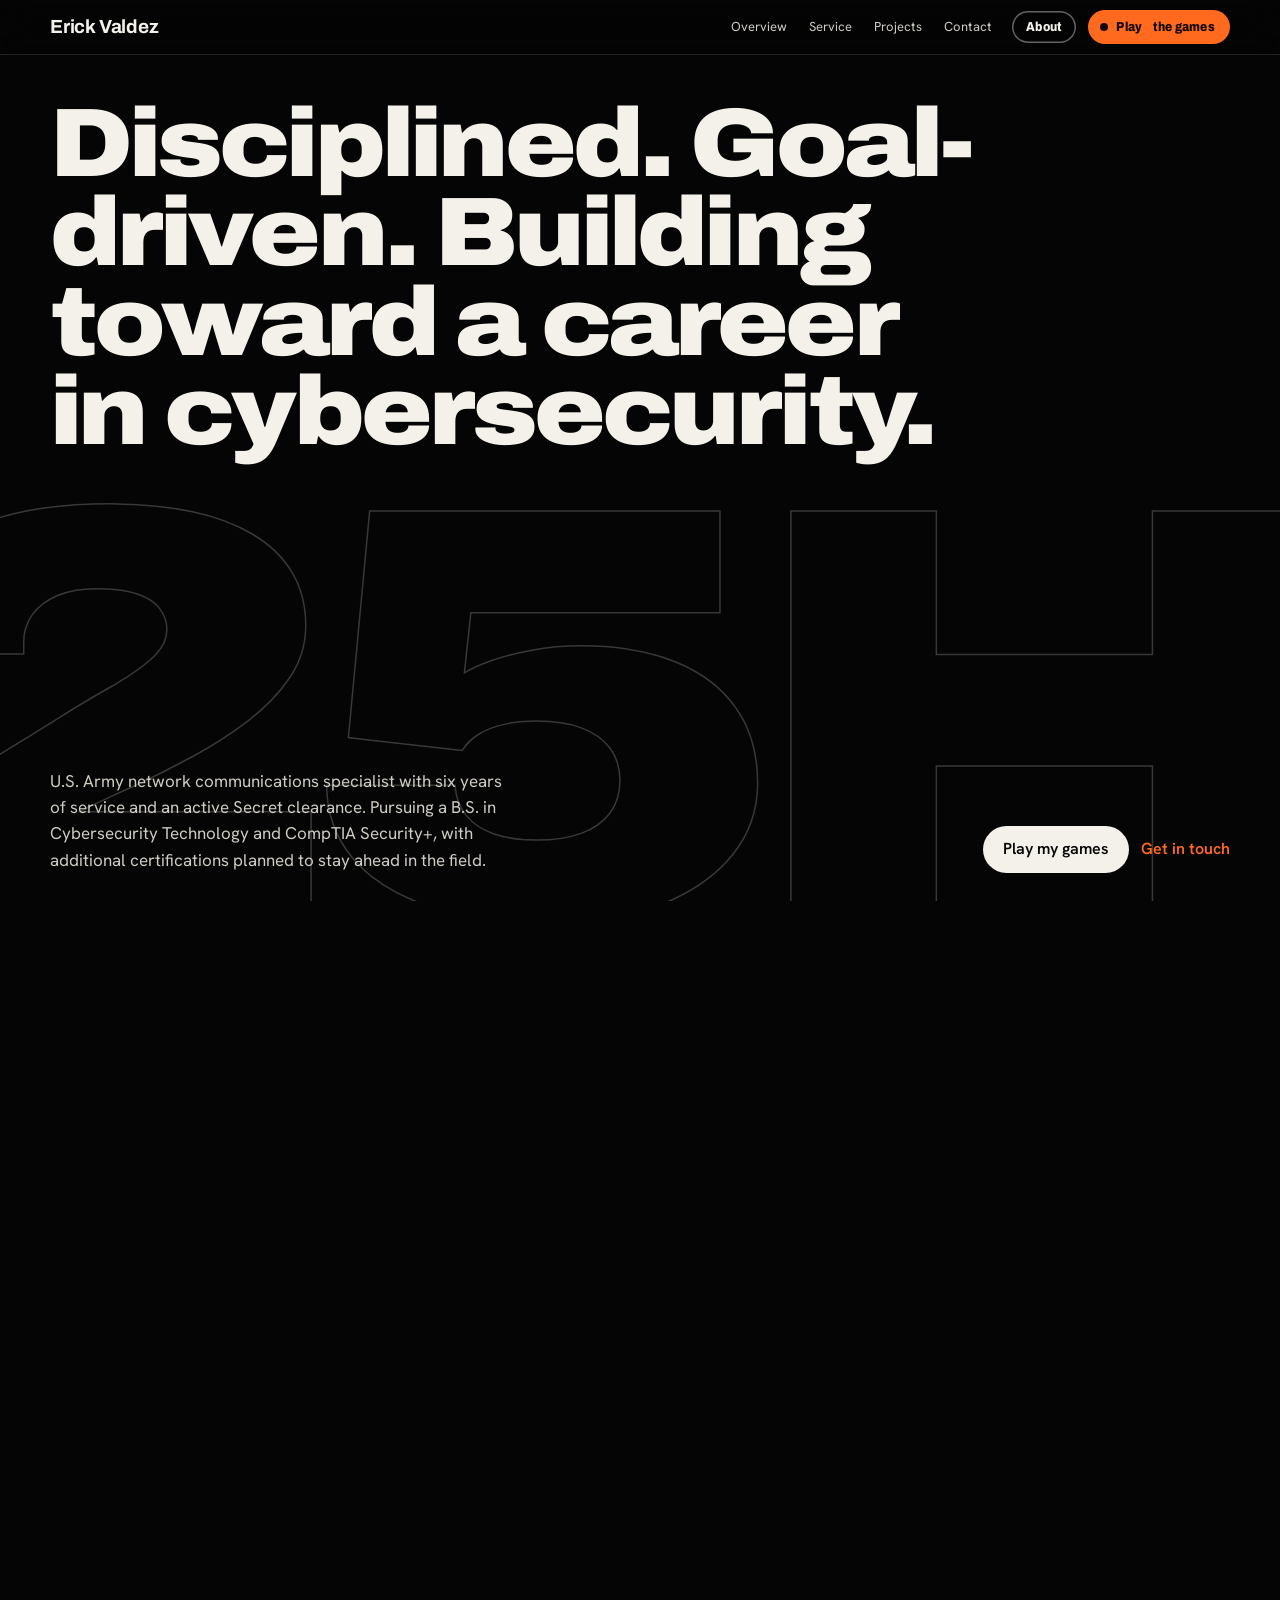
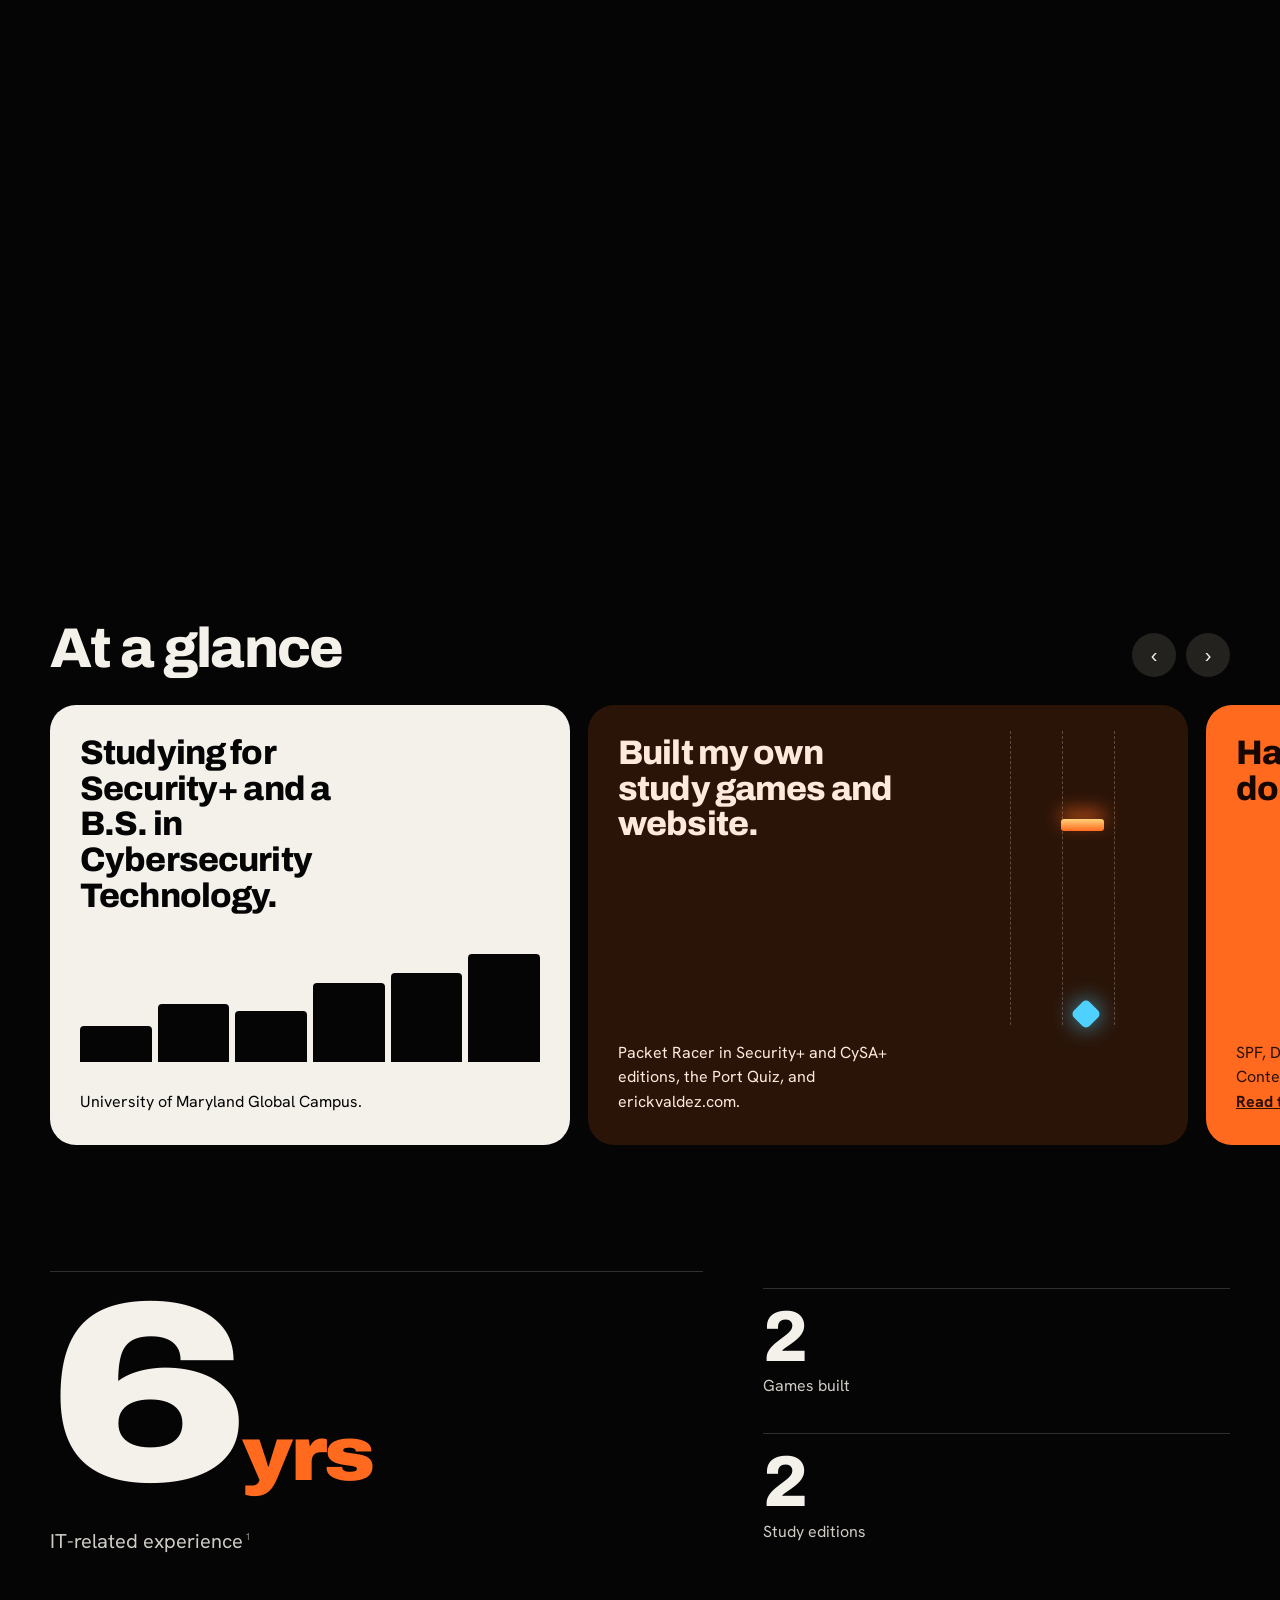
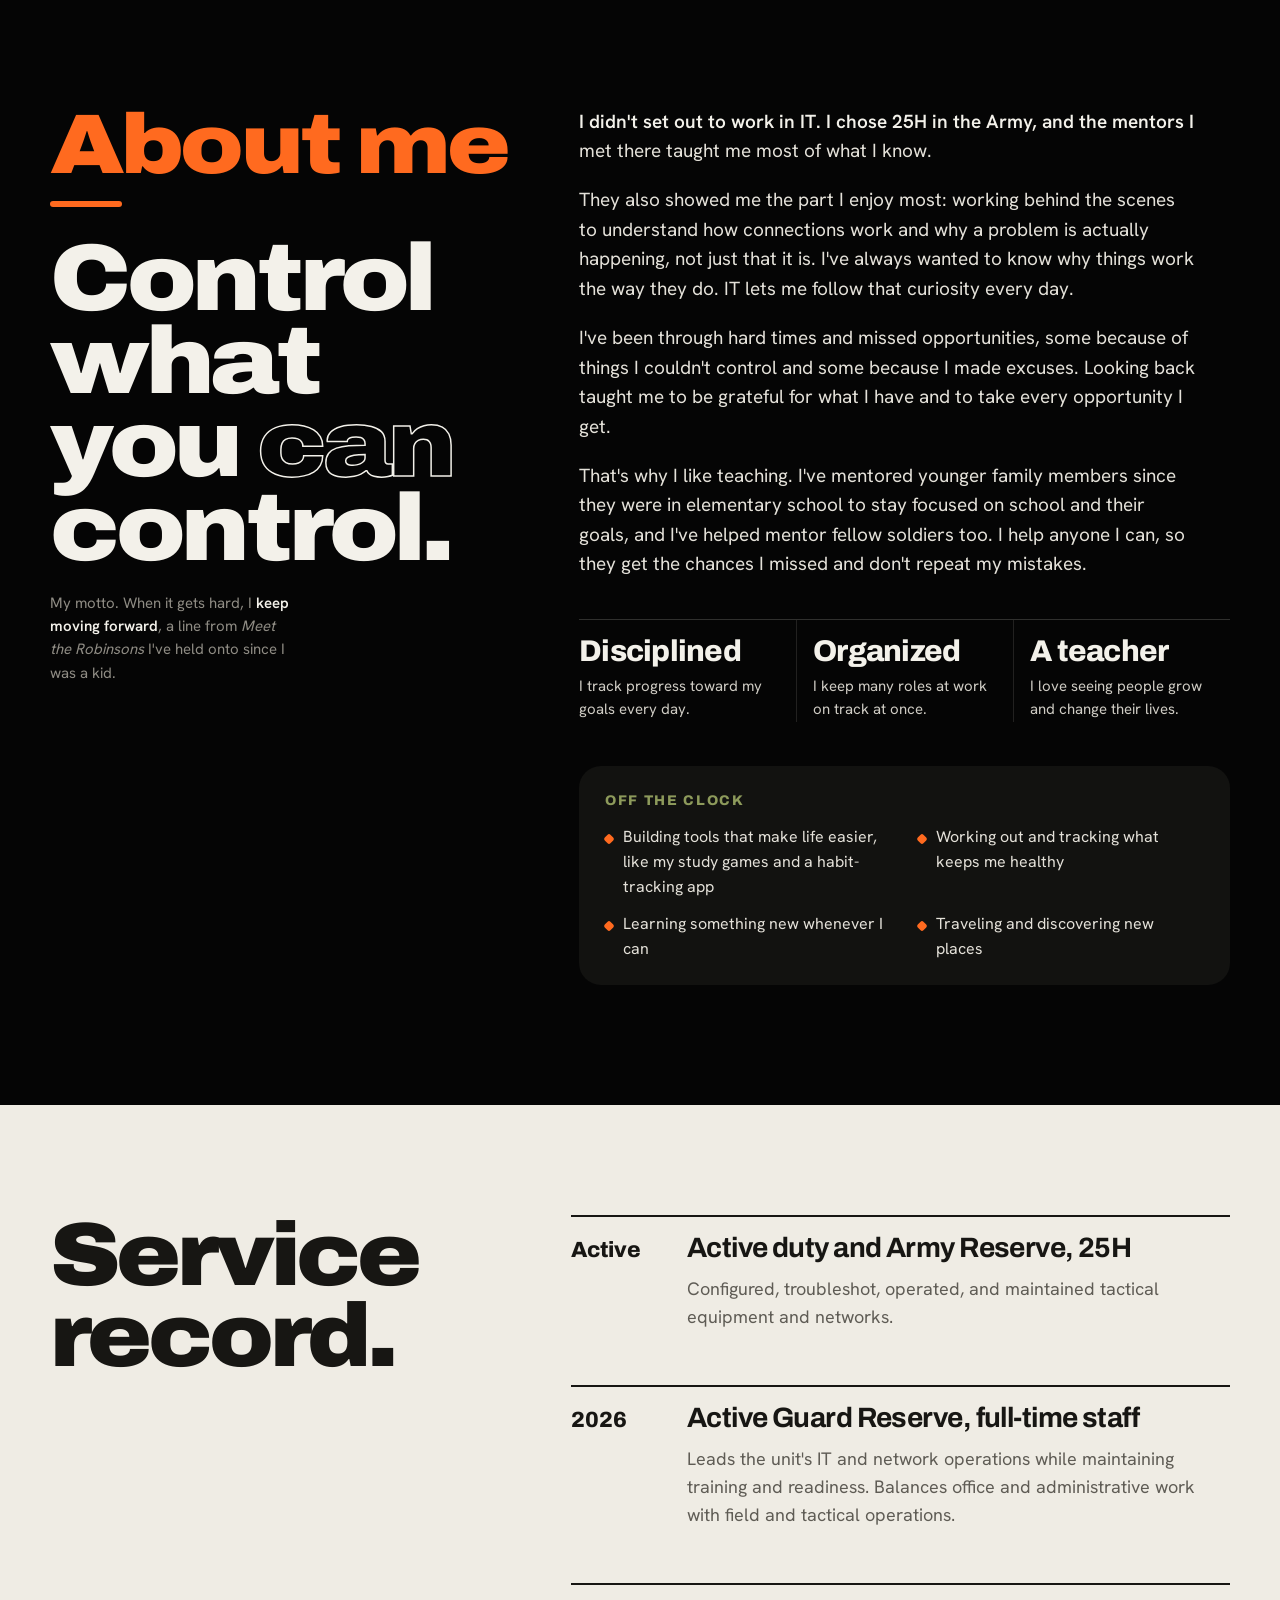
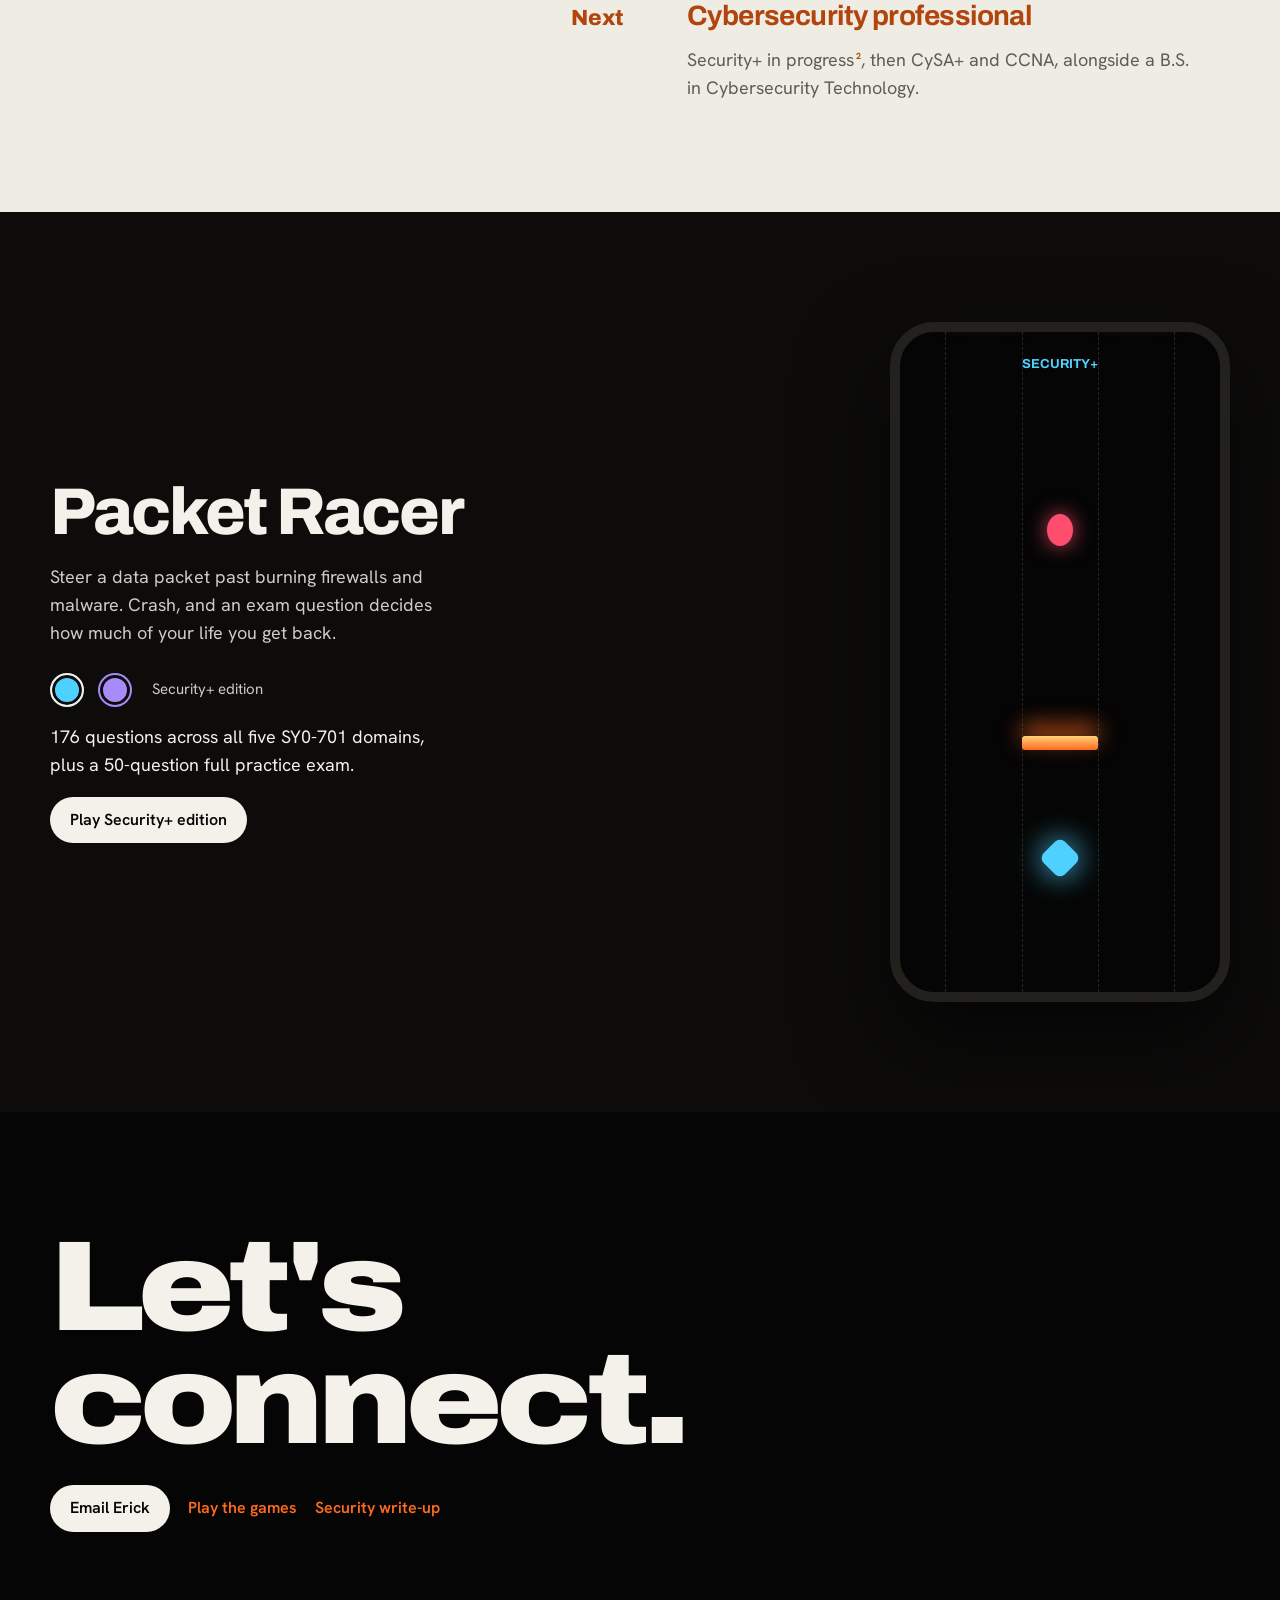
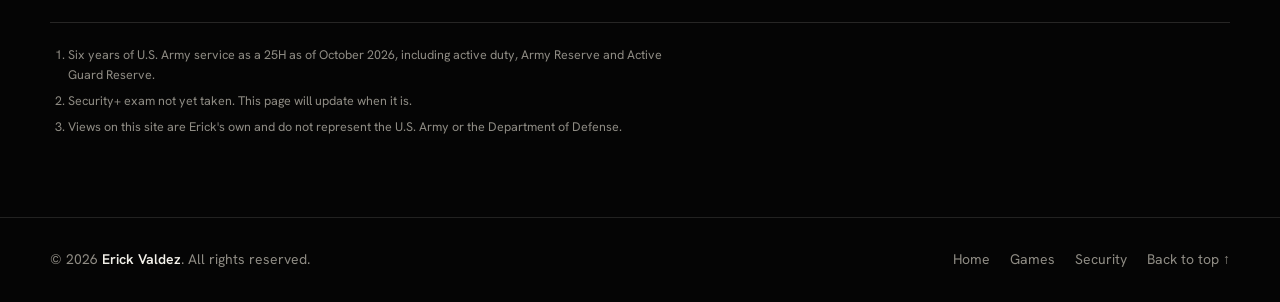
==== commit 09d494c6: "Fix 6 yrs stat overlapping its label: one line, smaller unit Co-Authored-By: Claude Opus 5.5 <norepl" ====
--- a/index.html
+++ b/index.html
@@ -23,7 +23,7 @@
 <link rel="preload" href="/fonts/archivo.woff2" as="font" type="font/woff2" crossorigin>
 <link rel="preload" href="/fonts/hanken-grotesk.woff2" as="font" type="font/woff2" crossorigin>
 <link rel="stylesheet" href="/fonts/fonts.css">
-<link rel="stylesheet" href="/site.css?v=8">
+<link rel="stylesheet" href="/site.css?v=9">
 <style>
 /* ---------- about: lopsided, motto-led ---------- */
 .about { background: var(--ink); padding-block: 40px 120px; }
@@ -103,7 +103,7 @@
 
   <section class="nums gutter" aria-label="By the numbers">
     <div class="max">
-      <div class="stat-hero"><b>6 yrs</b><span>IT-related experience<sup><a href="#fn1" aria-label="Footnote 1">1</a></sup></span></div>
+      <div class="stat-hero"><b>6<small>yrs</small></b><span>IT-related experience<sup><a href="#fn1" aria-label="Footnote 1">1</a></sup></span></div>
       <div class="stat-side">
         <div><b>2</b><span>Games built</span></div>
         <div><b>2</b><span>Study editions</span></div>
--- a/site.css
+++ b/site.css
@@ -334,3 +334,8 @@
   .play .pl-x { display: none; }
   .page-head h1 { font-size: clamp(46px, 14.5vw, 64px); }
 }
+
+/* big stat: giant number with a small unit beside it, never wraps or overlaps its label */
+.stat-hero b { white-space: nowrap; }
+.stat-hero b small { font-size: 0.3em; font-stretch: 110%; letter-spacing: -0.03em; margin-left: 0.12em; color: var(--flare); }
+.stat-hero span { margin-top: 22px; }
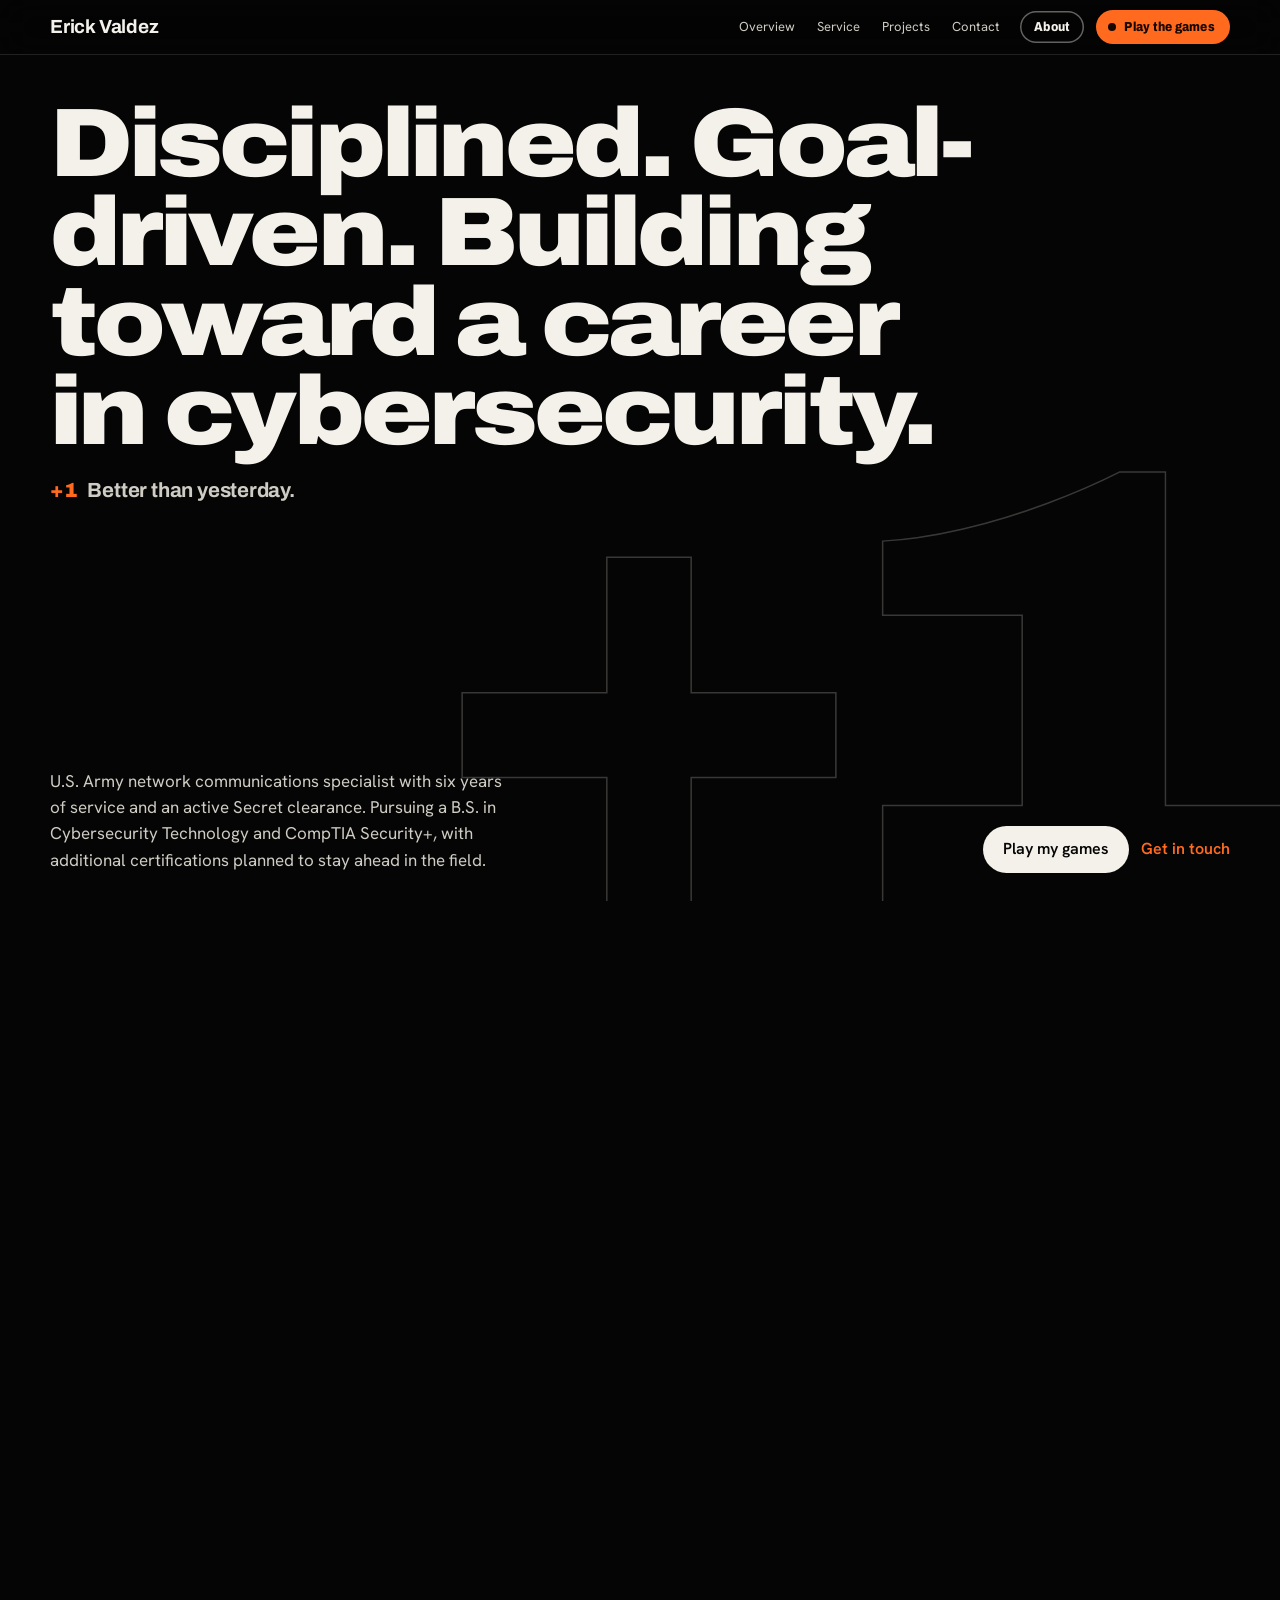
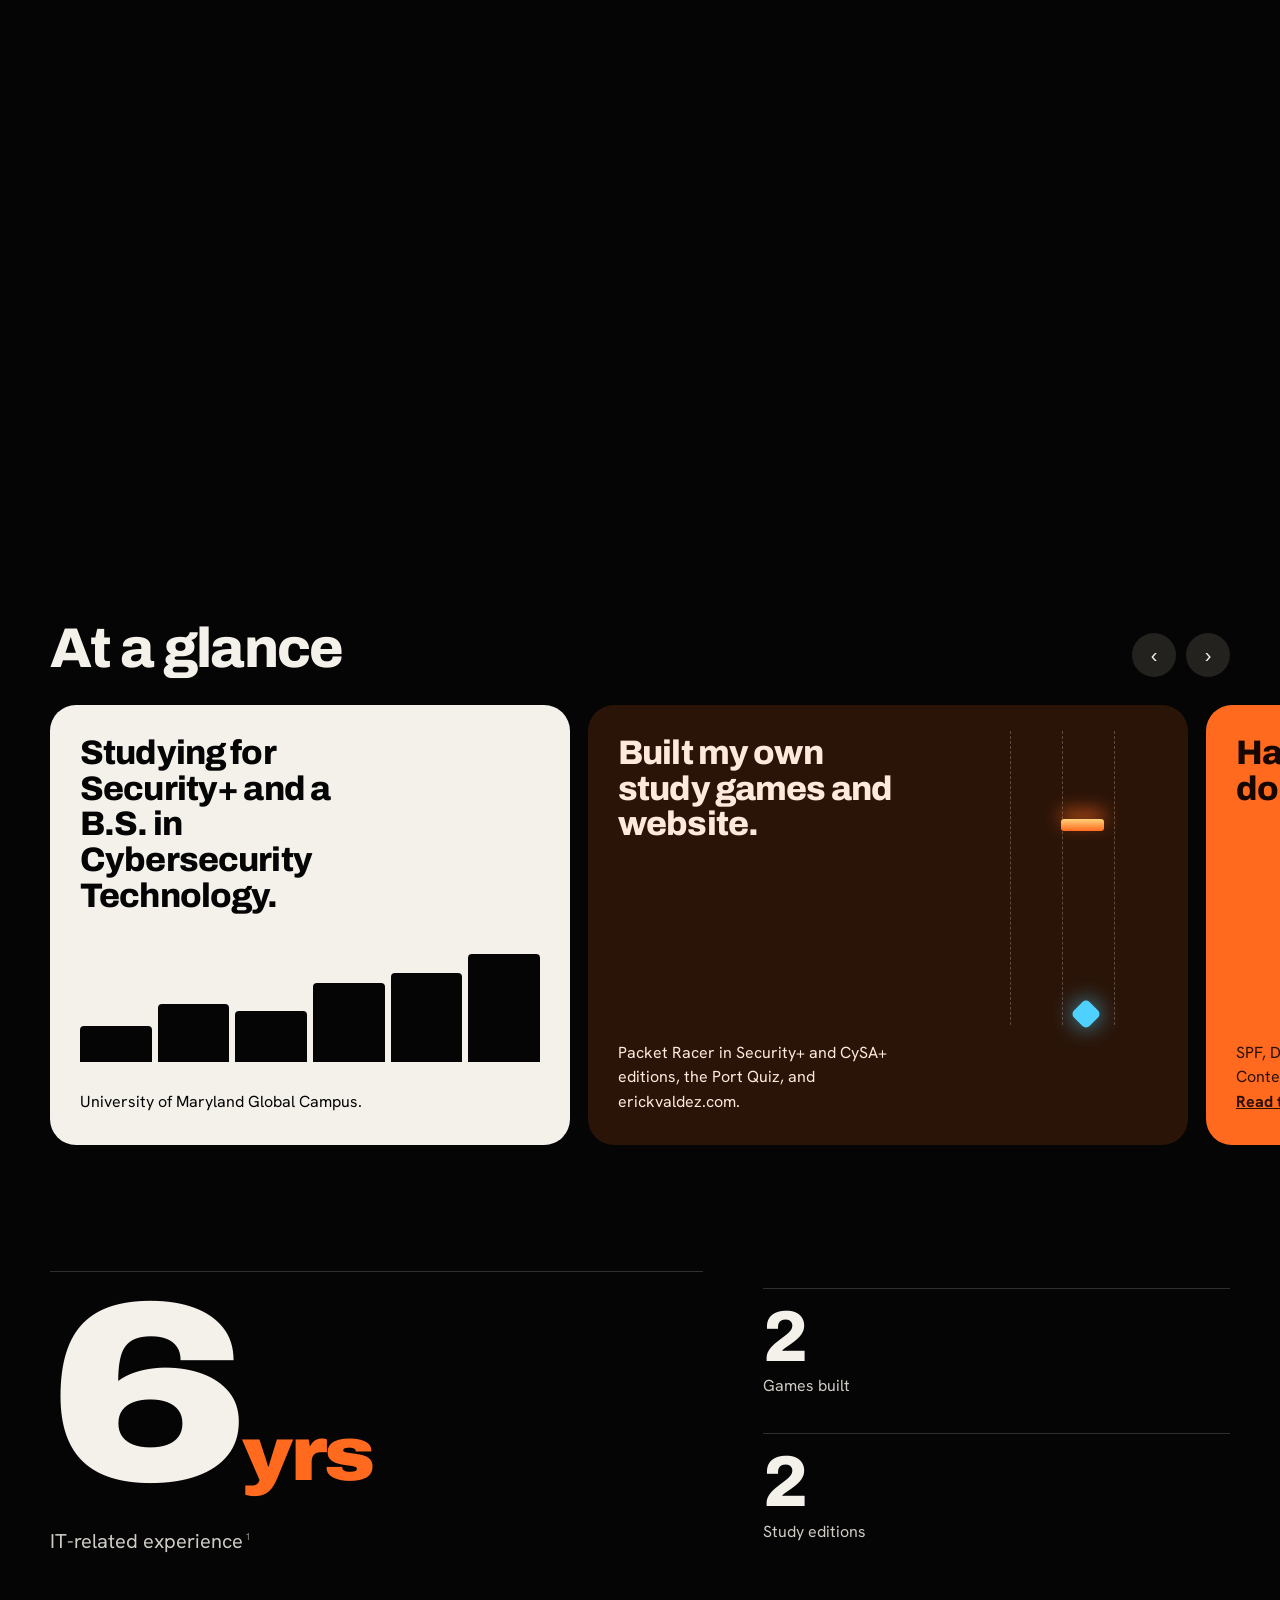
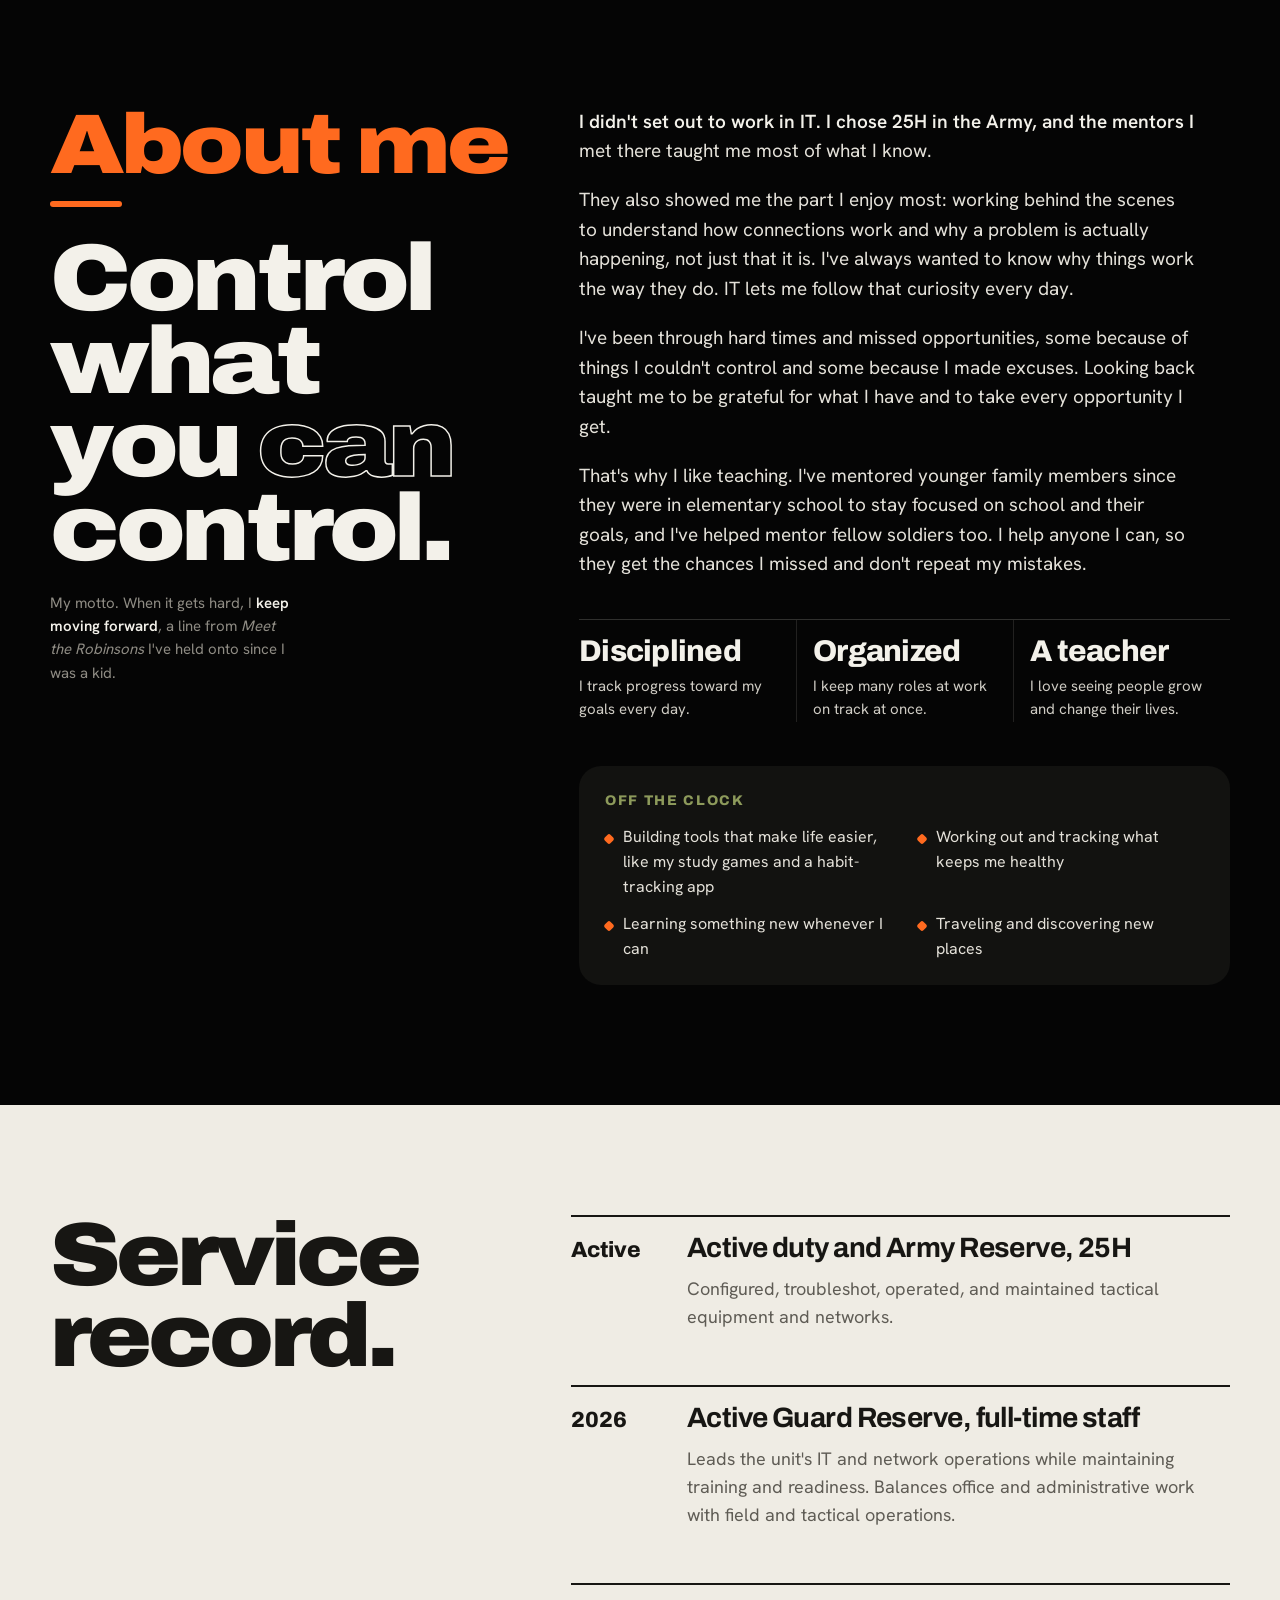
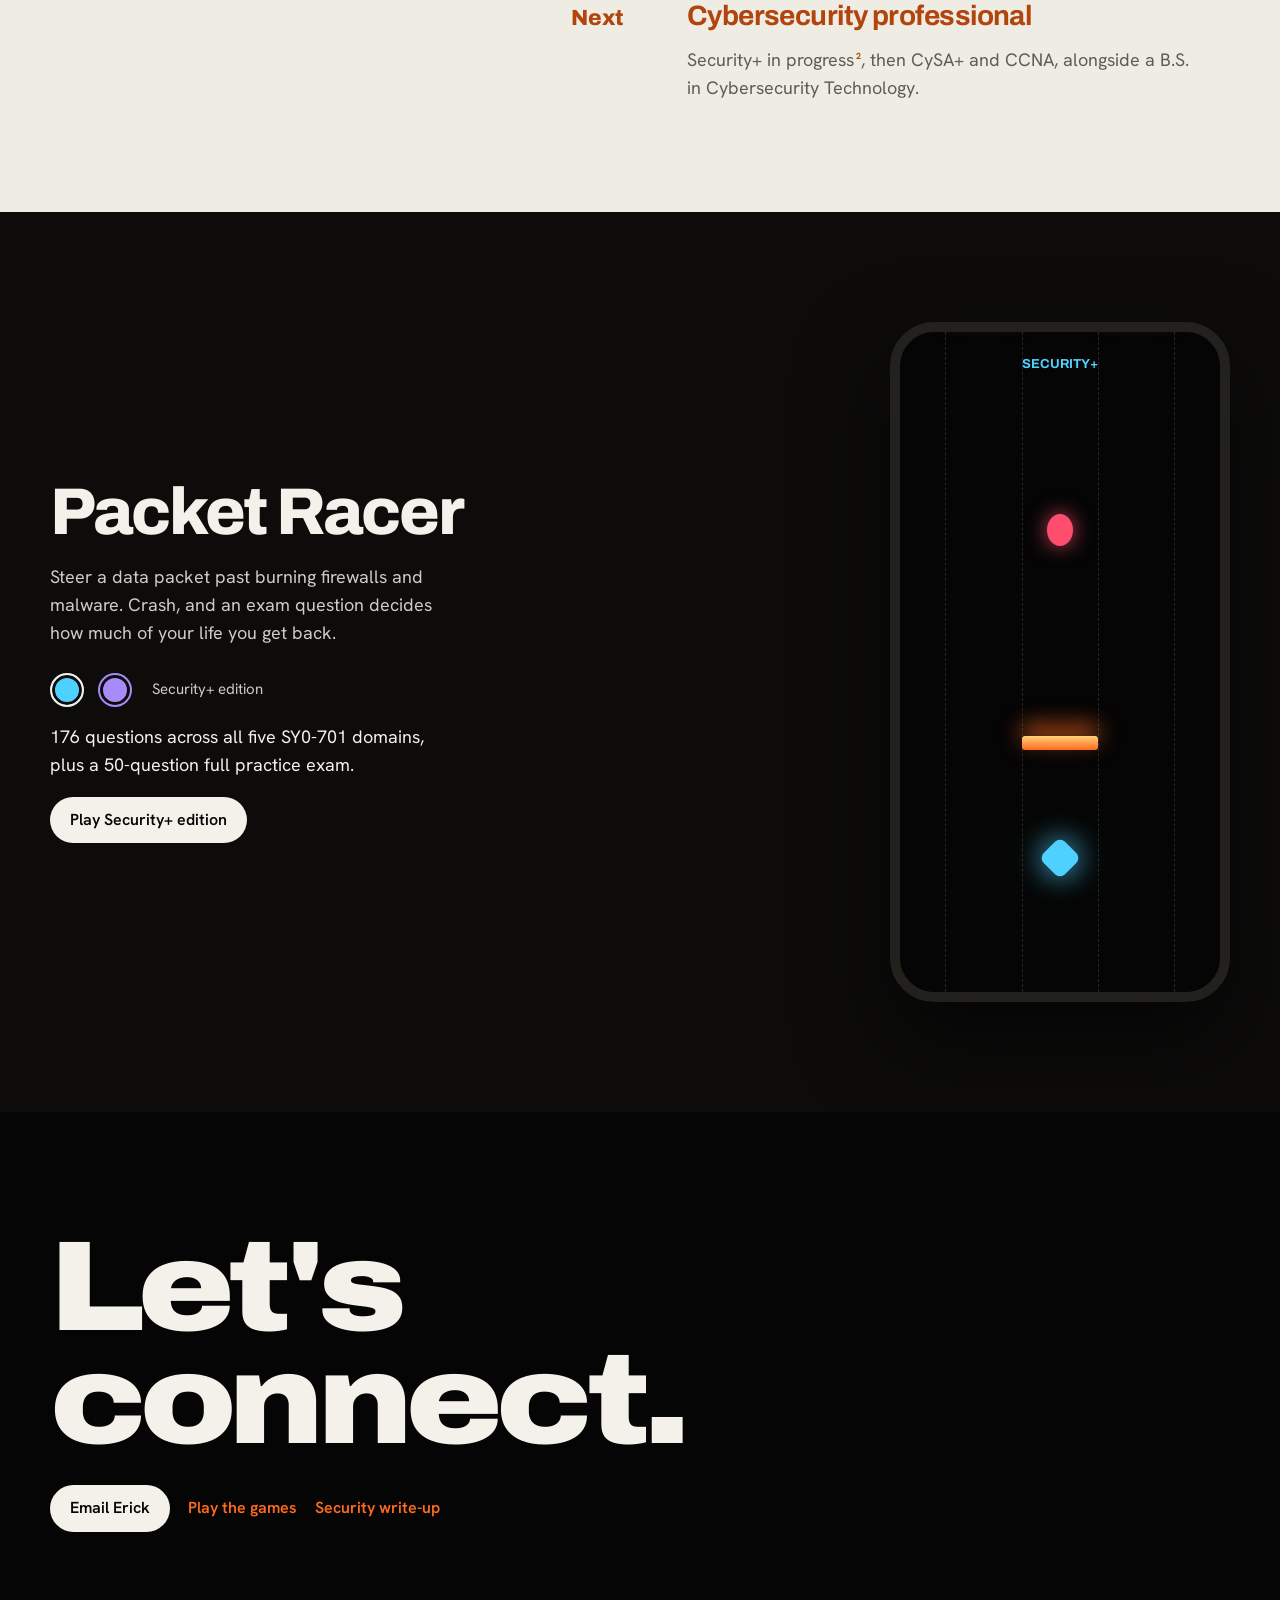
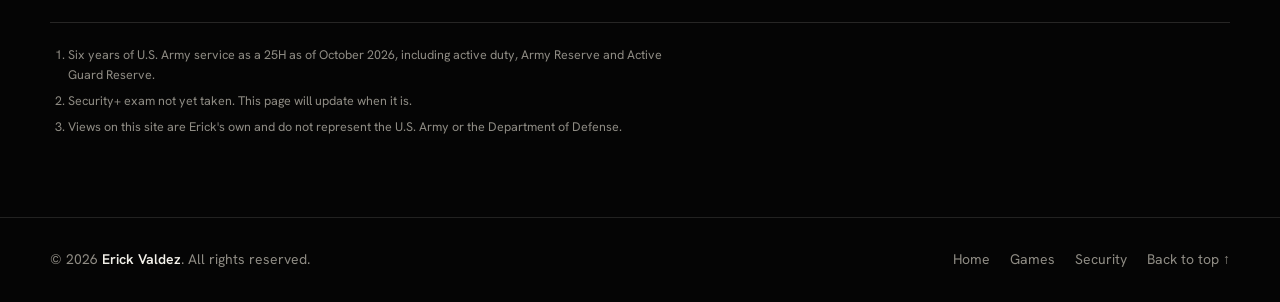
==== commit 50ab3ed8: "Hero: replace 25H with +1 (Better than yesterday); matching link-preview image; fix nav label spacin" ====
--- a/index.html
+++ b/index.html
@@ -17,13 +17,13 @@
 <meta property="og:description" content="Erick Valdez: U.S. Army network communications specialist with an active Secret clearance, pursuing a B.S. in Cybersecurity Technology and CompTIA Security+.">
 <meta property="og:url" content="https://erickvaldez.com/">
 <meta property="og:image" content="https://erickvaldez.com/og-image.jpg">
-<meta property="og:image:alt" content="Erick Valdez: Disciplined. Goal-driven. Building toward a career in cybersecurity.">
+<meta property="og:image:alt" content="Erick Valdez: Disciplined. Goal-driven. Building toward a career in cybersecurity. +1, better than yesterday.">
 <meta name="twitter:card" content="summary_large_image">
 <link rel="canonical" href="https://erickvaldez.com/">
 <link rel="preload" href="/fonts/archivo.woff2" as="font" type="font/woff2" crossorigin>
 <link rel="preload" href="/fonts/hanken-grotesk.woff2" as="font" type="font/woff2" crossorigin>
 <link rel="stylesheet" href="/fonts/fonts.css">
-<link rel="stylesheet" href="/site.css?v=9">
+<link rel="stylesheet" href="/site.css?v=10">
 <style>
 /* ---------- about: lopsided, motto-led ---------- */
 .about { background: var(--ink); padding-block: 40px 120px; }
@@ -66,7 +66,7 @@
     <a class="name" href="#top">Erick Valdez</a>
     <nav aria-label="Sections"><a href="#short">Overview</a><a href="#service">Service</a><a href="#packet">Projects</a><a href="#contact">Contact</a></nav>
     <a class="about-pill" href="#about">About</a>
-    <a class="play" href="/games"><span class="dot" aria-hidden="true"></span>Play<span class="pl-x"> the games</span></a>
+    <a class="play" href="/games"><span class="dot" aria-hidden="true"></span><span>Play<span class="pl-x"> the games</span></span></a>
   </div>
 </header>
 
@@ -75,8 +75,9 @@
     <div class="hero-pin gutter">
       <div class="hero-copy max" style="width:100%">
         <h1>Disciplined. Goal-driven. Building toward a career in cybersecurity.</h1>
-      </div>
-      <div class="hero-num" aria-hidden="true">25H<span class="fill"><span class="fill-in">25H</span></span></div>
+        <p class="hero-tag"><b>+1</b> Better than yesterday.</p>
+      </div>
+      <div class="hero-num plus-one" aria-hidden="true">+1<span class="fill"><span class="fill-in">+1</span></span></div>
       <div class="hero-path" aria-hidden="true"><div class="hero-path-in"><svg viewBox="0 0 1600 140" preserveAspectRatio="none">
         <path d="M0 110 C 260 110, 300 30, 560 40 S 900 120, 1120 70 S 1420 20, 1600 30" fill="none" stroke="#ff6a1f" stroke-width="2" vector-effect="non-scaling-stroke"/>
       </svg></div></div>
--- a/site.css
+++ b/site.css
@@ -339,3 +339,10 @@
 .stat-hero b { white-space: nowrap; }
 .stat-hero b small { font-size: 0.3em; font-stretch: 110%; letter-spacing: -0.03em; margin-left: 0.12em; color: var(--flare); }
 .stat-hero span { margin-top: 22px; }
+
+/* hero "+1": two characters, so set it larger than the old three-character mark to keep the same weight */
+.hero-num.plus-one { font-size: clamp(260px, 50vw, 760px); letter-spacing: -0.08em; right: 2vw; }
+.hero-tag { margin: 18px 0 0; font-family: var(--display); font-weight: 700; font-size: clamp(17px, 1.6vw, 22px); color: #cfccc4; letter-spacing: -0.01em; }
+.hero-tag b { color: var(--flare); font-weight: 900; margin-right: 6px; }
+.hero-copy .hero-tag { opacity: calc(1 - var(--p, 0) * 3.4); }
+@media (max-width: 760px) { .hero-num.plus-one { font-size: clamp(220px, 70vw, 520px); right: -2vw; } }
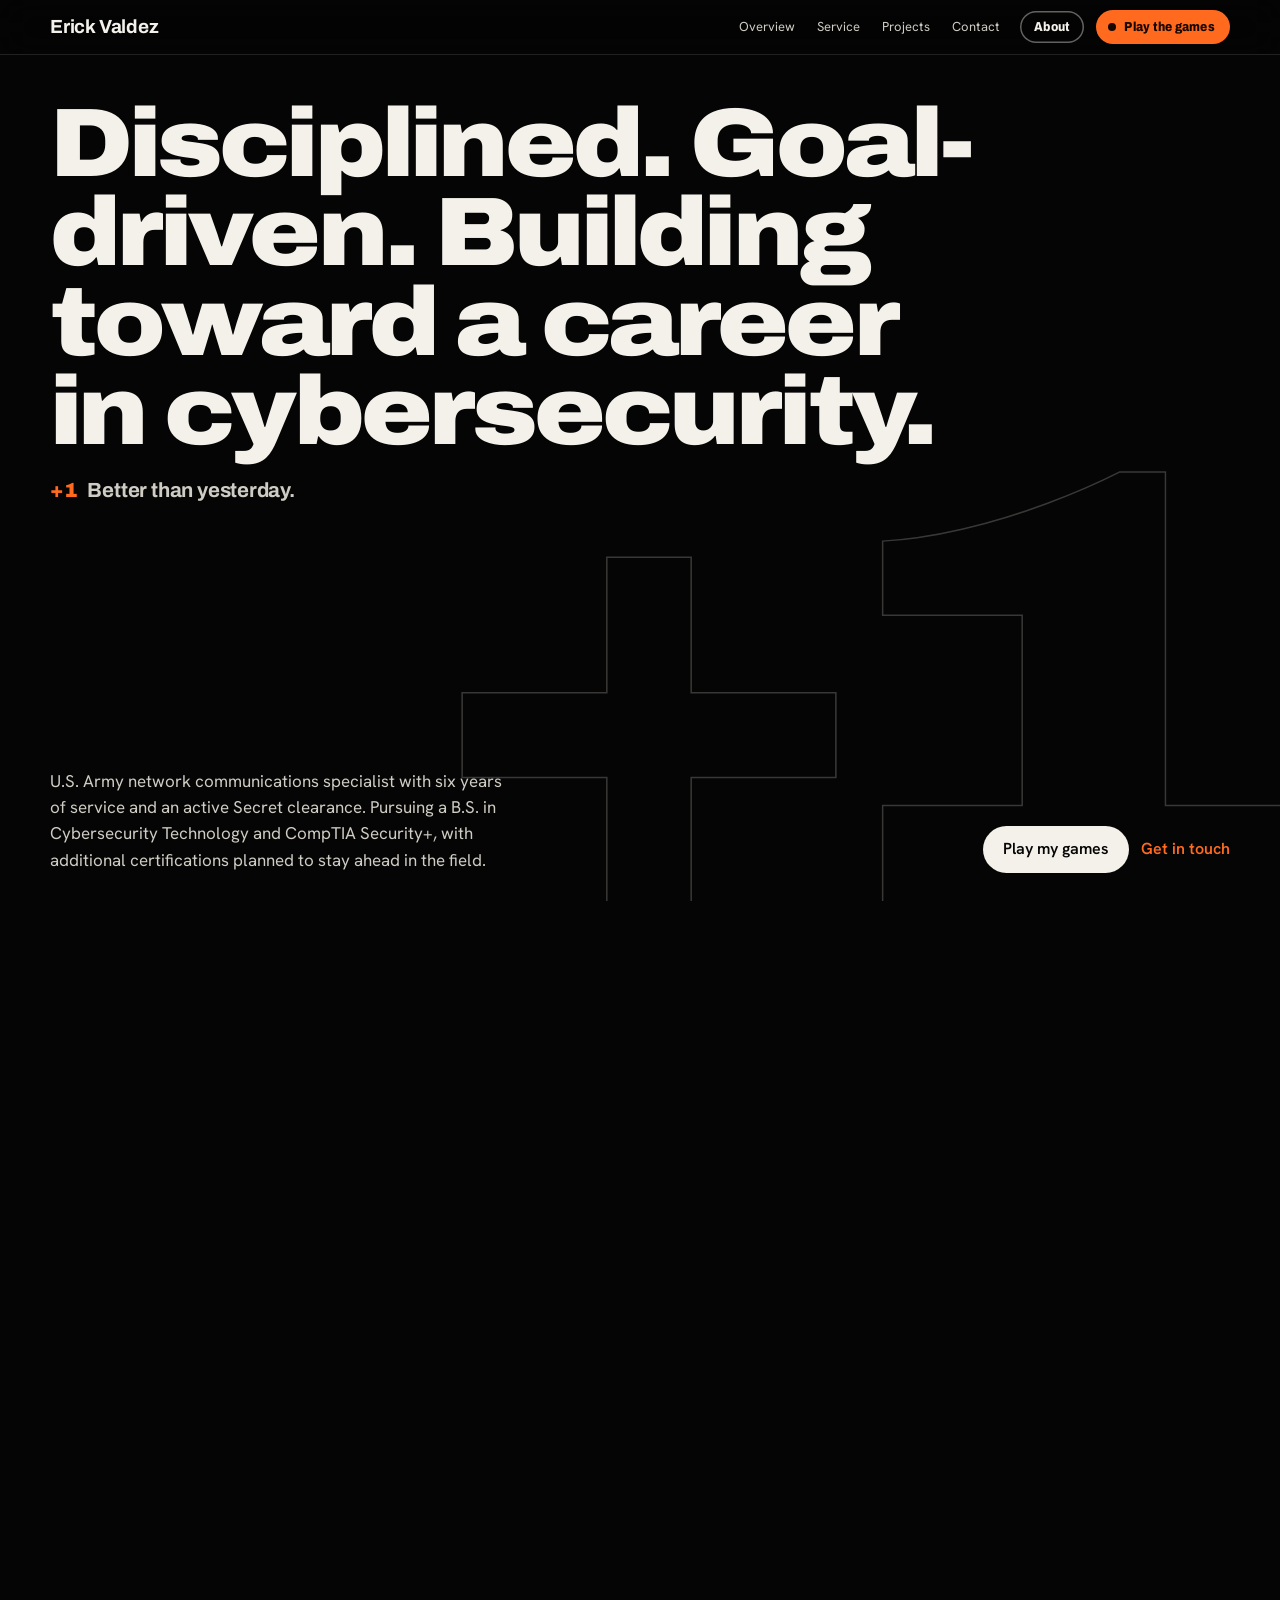
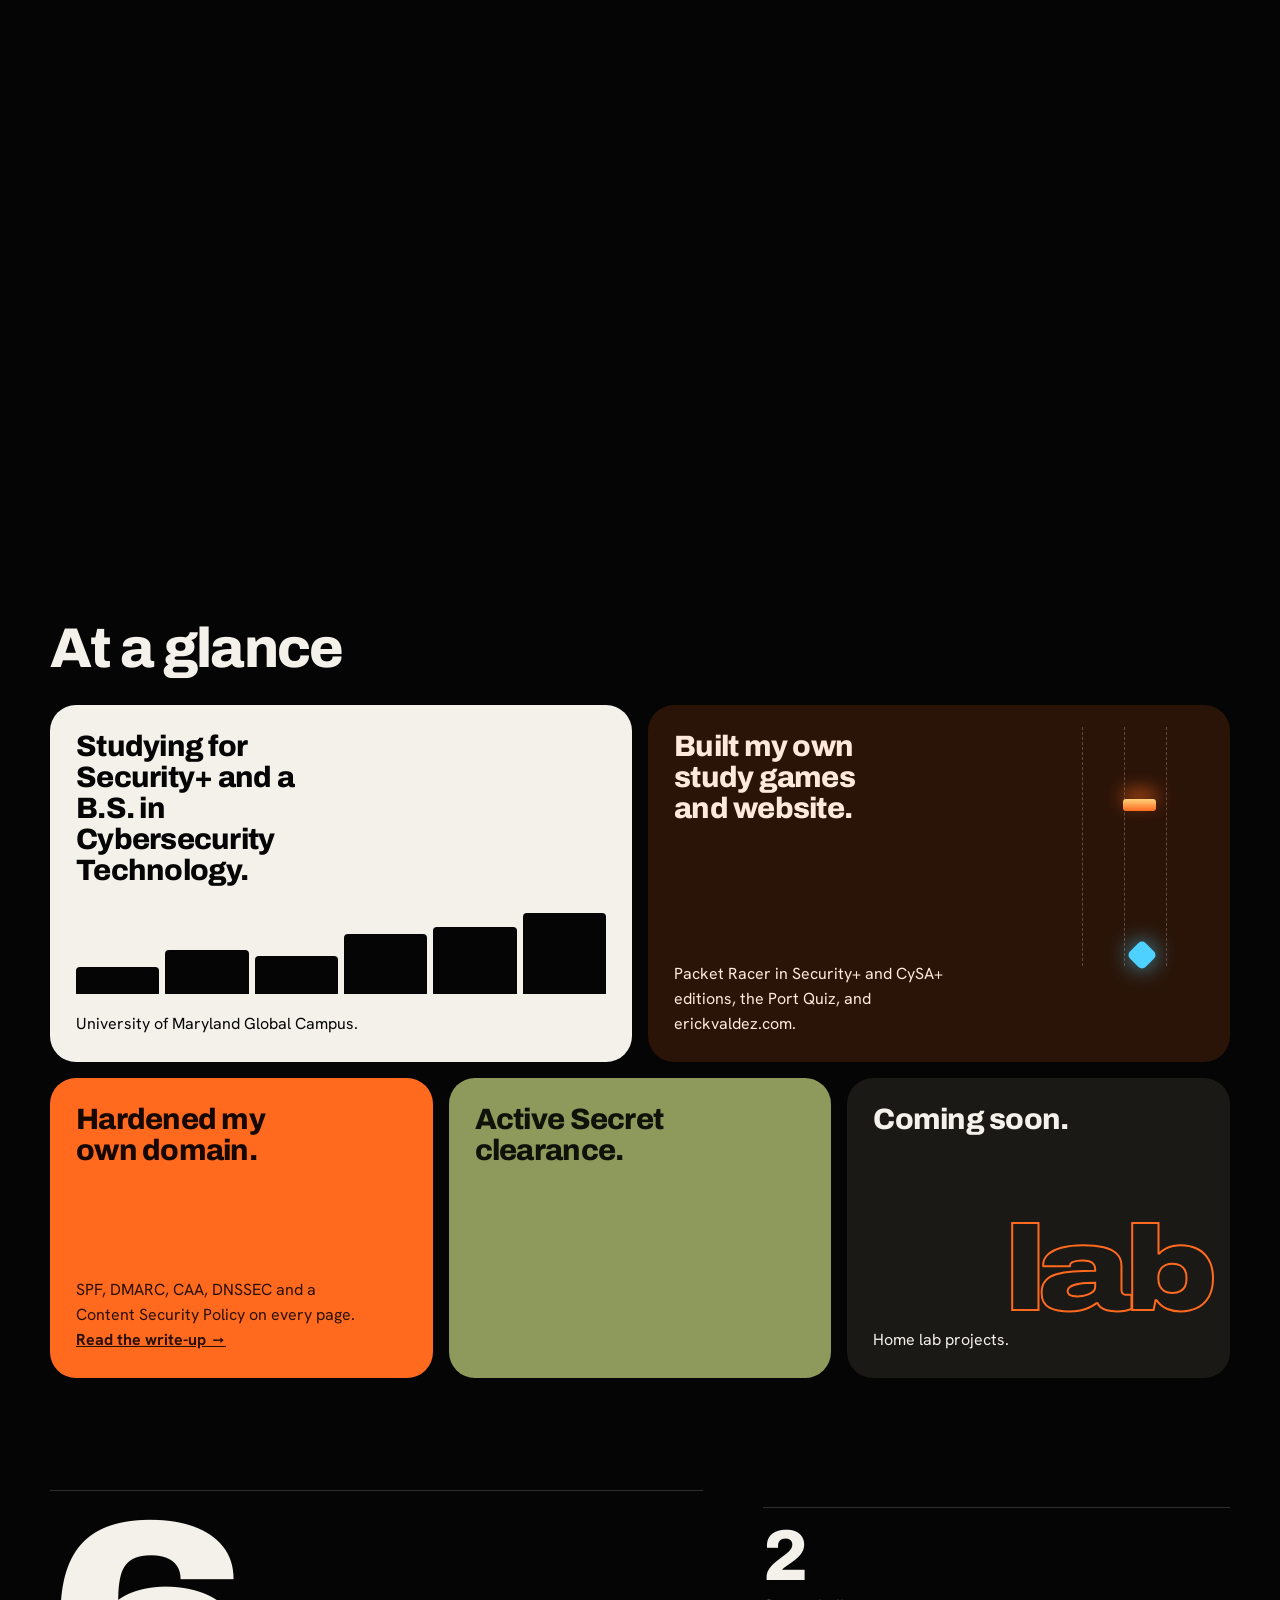
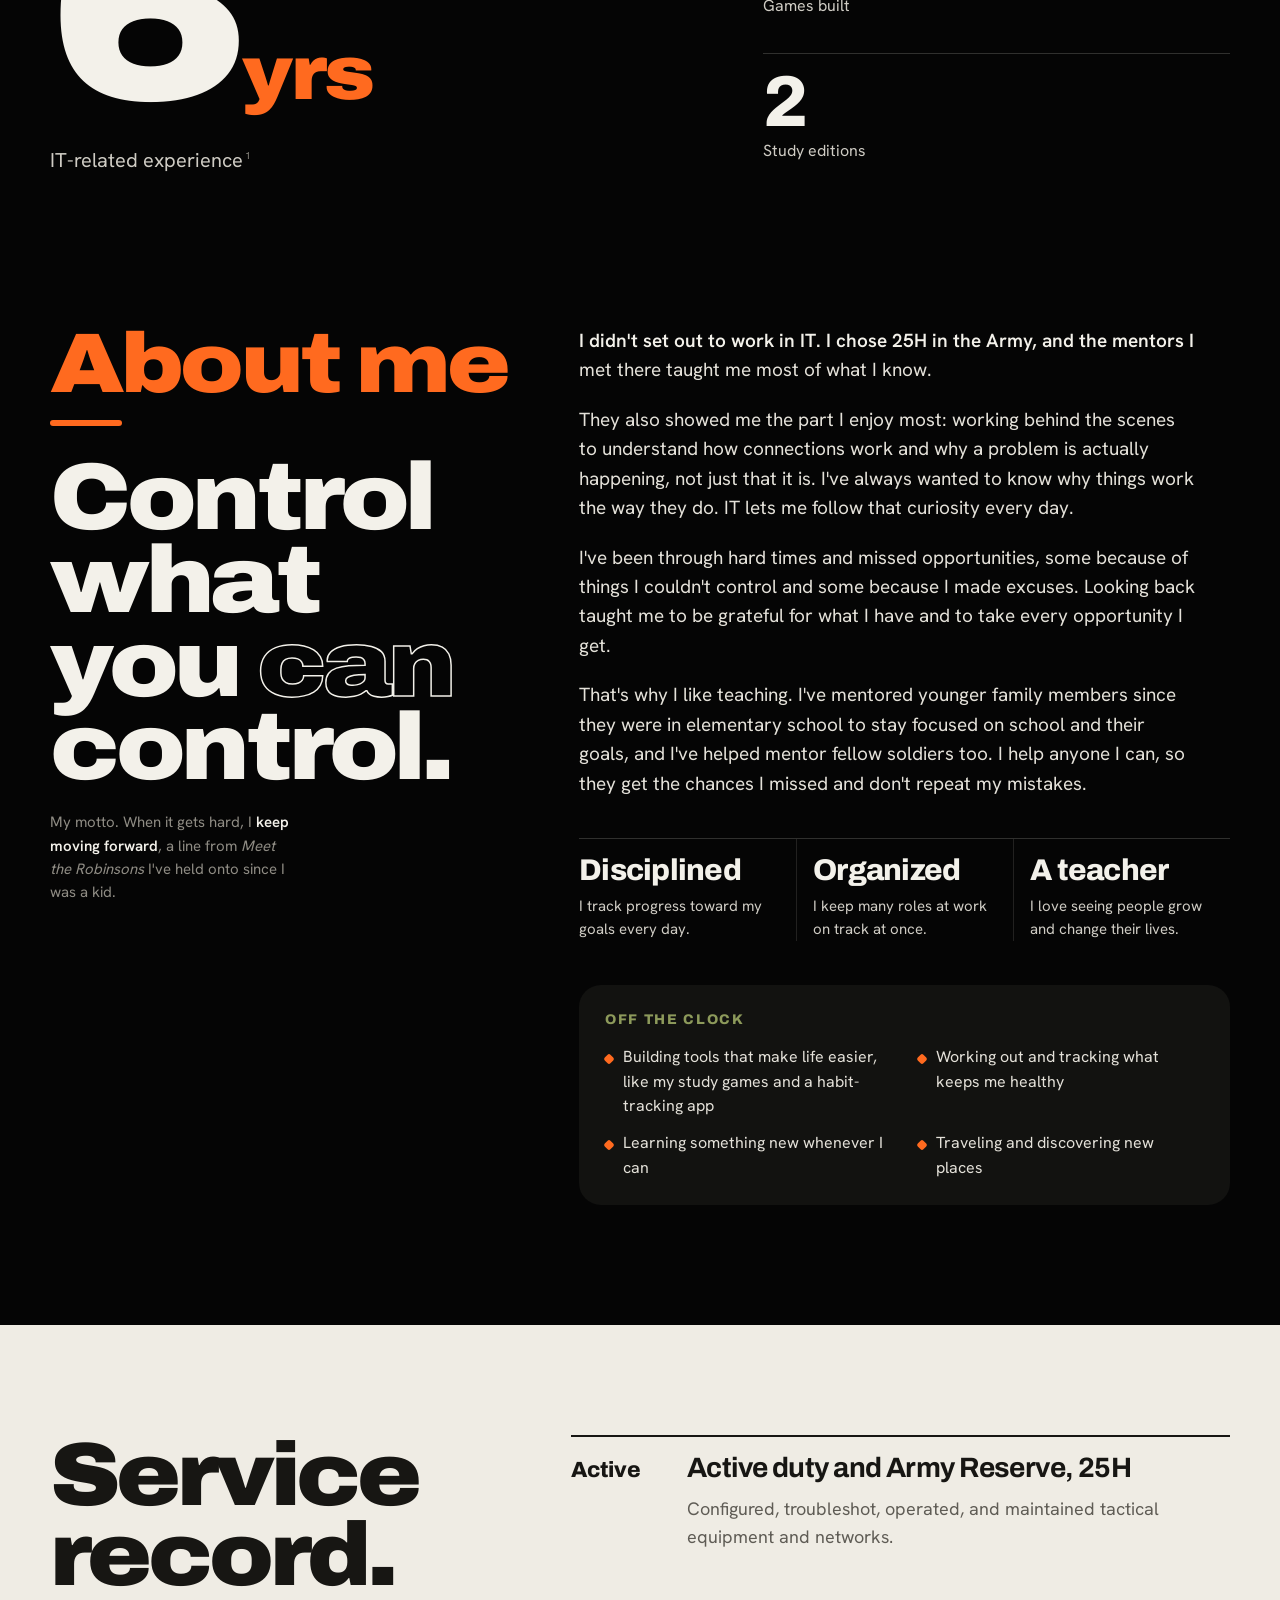
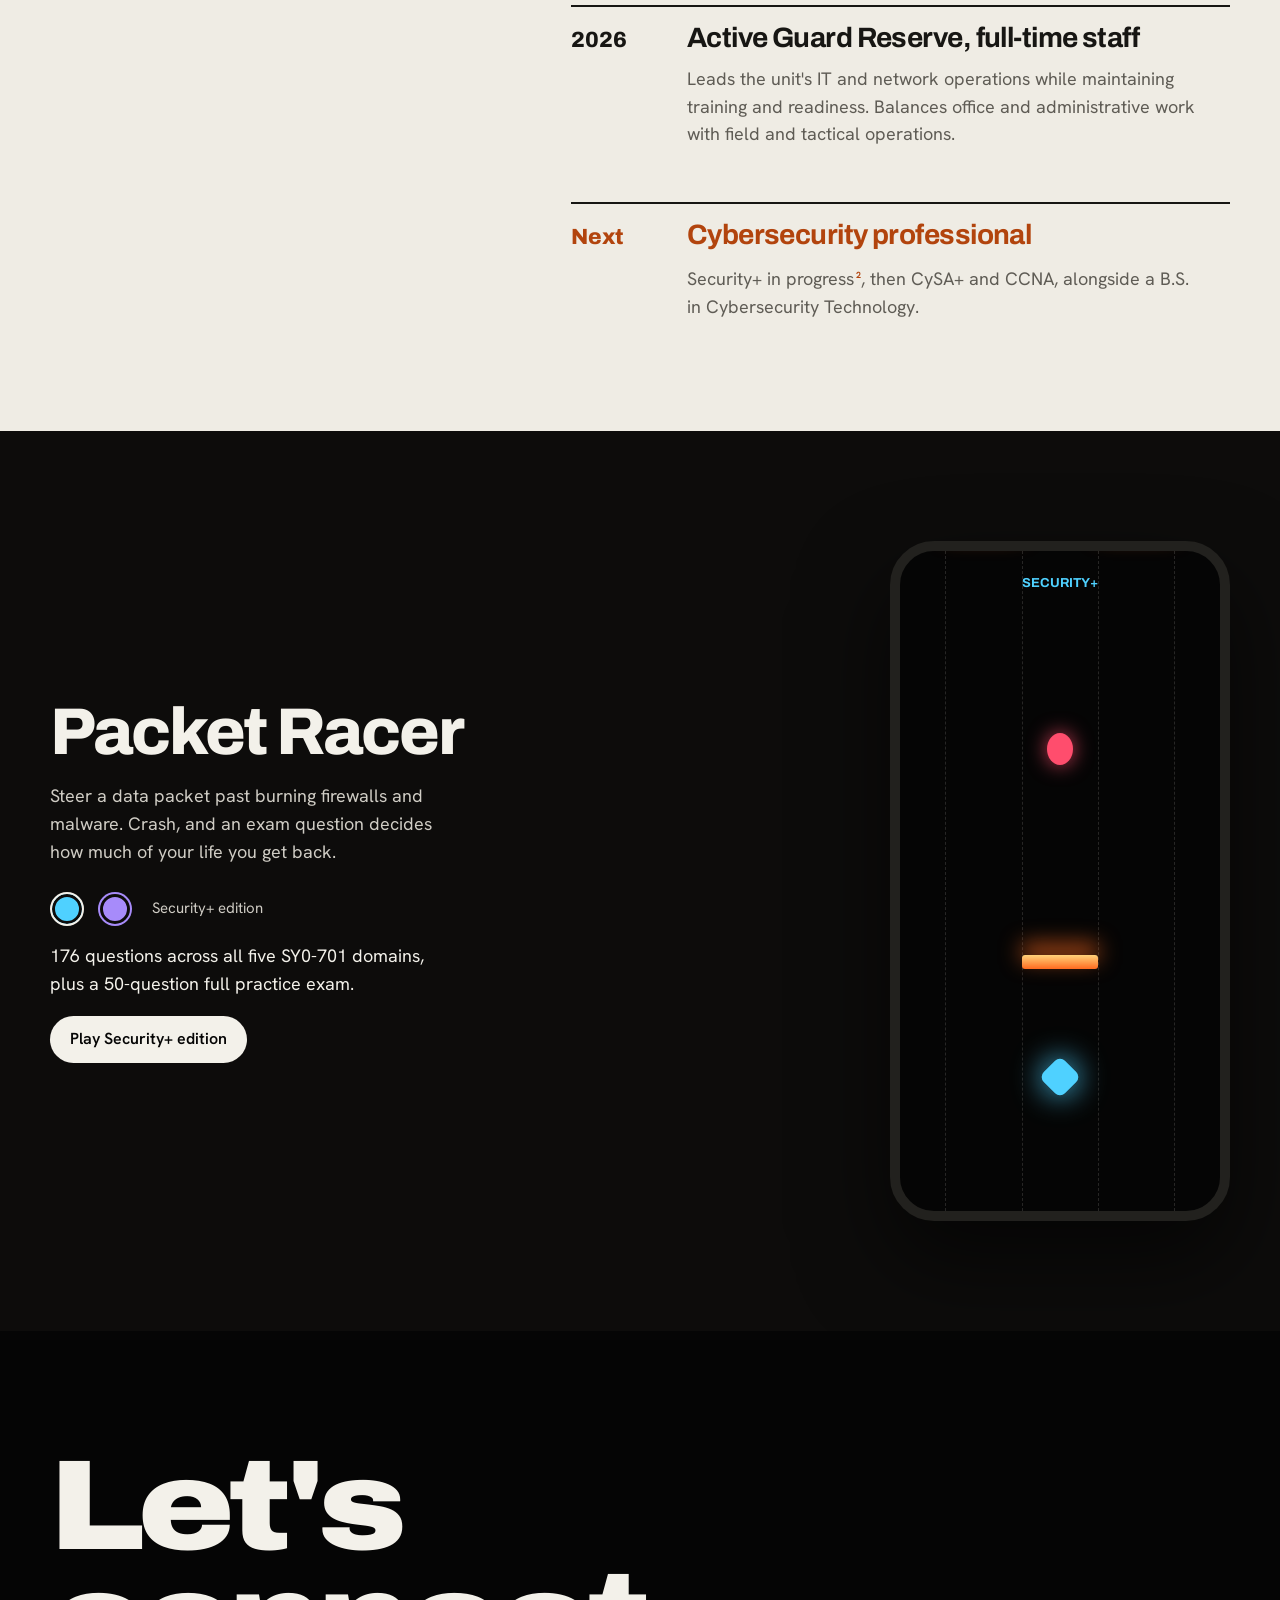
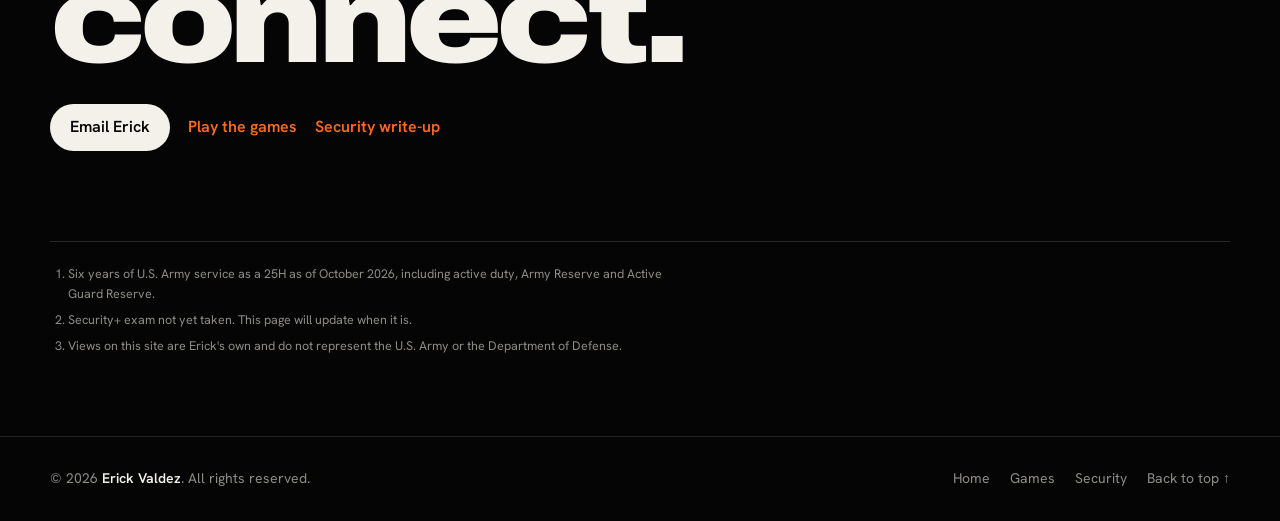
==== commit 28ba55be: "At a glance: show every box at once in a grid instead of a sideways slider Co-Authored-By: Claude Op" ====
--- a/index.html
+++ b/index.html
@@ -2,7 +2,7 @@
 <html lang="en">
 <head>
 <meta charset="utf-8">
-<meta http-equiv="Content-Security-Policy" content="default-src 'self'; script-src 'self' 'sha256-g2uc+tlsS110fqzlqOH+9cxZe5PcaSUkhCH6MbYdDwo=' 'sha256-08X03vMUV/P7T+LoBbYfwhkOYdBcdcPbtRSwJUtWdy8='; style-src 'self' 'unsafe-inline'; font-src 'self'; img-src 'self' data:; connect-src 'self'; manifest-src 'self'; worker-src 'self'; object-src 'none'; base-uri 'none'; form-action 'none'; upgrade-insecure-requests">
+<meta http-equiv="Content-Security-Policy" content="default-src 'self'; script-src 'self' 'sha256-+uev51ktjQb/4/ascoY7Wz807HXXKqCgTVjJ3sJLk1I=' 'sha256-08X03vMUV/P7T+LoBbYfwhkOYdBcdcPbtRSwJUtWdy8='; style-src 'self' 'unsafe-inline'; font-src 'self'; img-src 'self' data:; connect-src 'self'; manifest-src 'self'; worker-src 'self'; object-src 'none'; base-uri 'none'; form-action 'none'; upgrade-insecure-requests">
 <meta name="referrer" content="strict-origin-when-cross-origin">
 <meta name="viewport" content="width=device-width, initial-scale=1, viewport-fit=cover">
 <meta name="theme-color" content="#050505">
@@ -23,7 +23,7 @@
 <link rel="preload" href="/fonts/archivo.woff2" as="font" type="font/woff2" crossorigin>
 <link rel="preload" href="/fonts/hanken-grotesk.woff2" as="font" type="font/woff2" crossorigin>
 <link rel="stylesheet" href="/fonts/fonts.css">
-<link rel="stylesheet" href="/site.css?v=10">
+<link rel="stylesheet" href="/site.css?v=11">
 <style>
 /* ---------- about: lopsided, motto-led ---------- */
 .about { background: var(--ink); padding-block: 40px 120px; }
@@ -91,15 +91,14 @@
   <section class="reel-sec" id="short" aria-labelledby="short-title">
     <div class="gutter"><div class="max reel-head">
       <h2 id="short-title">At a glance</h2>
-      <div class="reel-ctl"><button type="button" id="prev" aria-label="Previous">&lsaquo;</button><button type="button" id="next" aria-label="Next">&rsaquo;</button></div>
     </div></div>
-    <div class="reel" id="reel" tabindex="0" aria-label="Highlights">
+    <div class="gutter"><div class="max reel" id="reel" aria-label="Highlights">
       <article class="slide s3"><h3>Studying for Security+ and a B.S. in Cybersecurity Technology.</h3><div class="bars" aria-hidden="true"><i style="height:30%"></i><i style="height:48%"></i><i style="height:42%"></i><i style="height:66%"></i><i style="height:74%"></i><i style="height:90%"></i></div><p>University of Maryland Global Campus.</p></article>
       <article class="slide s4"><h3>Built my own study games and website.</h3><div class="lanes" aria-hidden="true"><span></span><span><i class="fw"></i><i class="pk"></i></span><span></span></div><p>Packet Racer in Security+ and CySA+ editions, the Port Quiz, and erickvaldez.com.</p></article>
-      <article class="slide s2" style="background:#ff6a1f;color:#160700"><h3>Hardened my own domain.</h3><p style="color:#2a1003">SPF, DMARC, CAA, DNSSEC and a Content Security Policy on every page. <a href="/security" style="font-weight:700">Read the write-up &rarr;</a></p></article>
+      <article class="slide s2 sec" style="background:#ff6a1f;color:#160700"><h3>Hardened my own domain.</h3><p style="color:#2a1003">SPF, DMARC, CAA, DNSSEC and a Content Security Policy on every page. <a href="/security" style="font-weight:700">Read the write-up &rarr;</a></p></article>
       <article class="slide s2"><h3>Active Secret clearance.</h3><p></p></article>
       <article class="slide s1 soon"><h3>Coming soon.</h3><span class="big" aria-hidden="true">lab</span><p>Home lab projects.</p></article>
-    </div>
+    </div></div>
   </section>
 
   <section class="nums gutter" aria-label="By the numbers">
@@ -227,12 +226,6 @@
   window.addEventListener("pageshow", function () { lastP = -1; update(); });
   update();
 
-  // reel buttons
-  var reel = document.getElementById("reel");
-  function step(dir) { reel.scrollBy({ left: dir * Math.min(reel.clientWidth * 0.8, 540), behavior: reduce ? "auto" : "smooth" }); }
-  document.getElementById("prev").addEventListener("click", function () { step(-1); });
-  document.getElementById("next").addEventListener("click", function () { step(1); });
-
   // edition picker
   var ED = {
     sec: { name: "Security+ edition", color: "#4fd1ff", tag: "SECURITY+", text: "176 questions across all five SY0-701 domains, plus a 50-question full practice exam.", cta: "Play Security+ edition", url: "/packet-racer/" },
--- a/site.css
+++ b/site.css
@@ -346,3 +346,30 @@
 .hero-tag b { color: var(--flare); font-weight: 900; margin-right: 6px; }
 .hero-copy .hero-tag { opacity: calc(1 - var(--p, 0) * 3.4); }
 @media (max-width: 760px) { .hero-num.plus-one { font-size: clamp(220px, 70vw, 520px); right: -2vw; } }
+
+/* ---------- At a glance: every box visible at once (grid, no sideways scrolling) ---------- */
+.reel { display: grid; grid-template-columns: repeat(6, minmax(0, 1fr)); gap: 16px; overflow: visible; scroll-snap-type: none; padding: 0; }
+.reel .slide { width: auto; height: auto; min-height: 300px; scroll-snap-align: none; padding: 26px; }
+.reel .slide.s3 { grid-column: span 3; }
+.reel .slide.s4 { grid-column: span 3; }
+.reel .slide.s2, .reel .slide.s1 { grid-column: span 2; }
+.reel .slide h3 { font-size: clamp(24px, 2.3vw, 30px); }
+.reel .slide.s3 .bars { height: 90px; margin: 18px 0; }
+.reel .slide.s4 .lanes { top: 22px; bottom: 96px; width: 120px; }
+.reel .slide.s4 h3 { max-width: 11ch; }
+.reel .slide.s1 .big { font-size: 120px; bottom: 60px; }
+@media (max-width: 900px) {
+  .reel { grid-template-columns: repeat(2, minmax(0, 1fr)); }
+  .reel .slide.s3, .reel .slide.s4 { grid-column: span 2; }
+  .reel .slide.s2, .reel .slide.s1 { grid-column: span 1; }
+  .reel .slide.s1.soon { grid-column: span 2; }
+}
+@media (max-width: 560px) {
+  .reel { grid-template-columns: 1fr; gap: 12px; }
+  .reel .slide.s3, .reel .slide.s4, .reel .slide.s2, .reel .slide.s1, .reel .slide.s1.soon { grid-column: auto; min-height: 220px; }
+  .reel .slide.s4 { min-height: 280px; }
+}
+@media (max-width: 560px) {
+  .reel .slide.s4 .lanes { top: 20px; bottom: 122px; width: 96px; right: 22px; }
+  .reel .slide.s2:not(.sec) { min-height: 150px; }
+}
